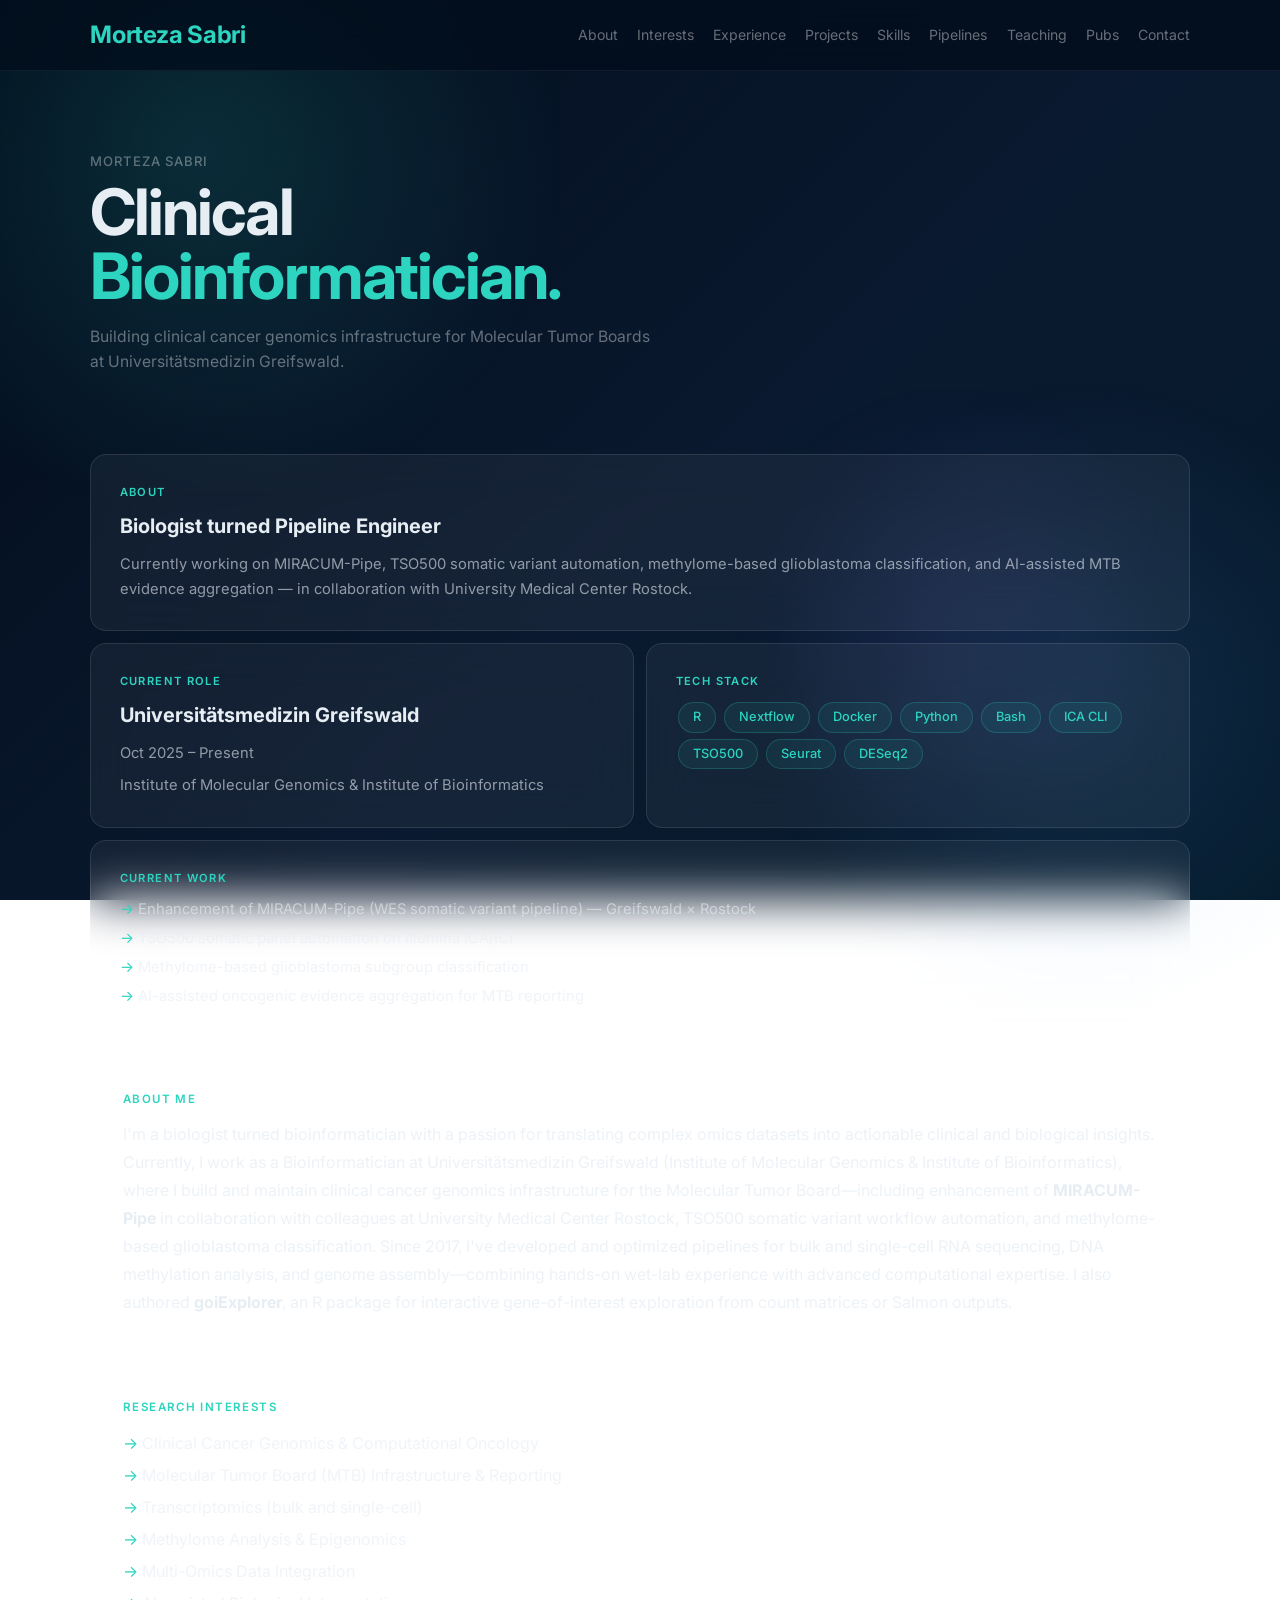
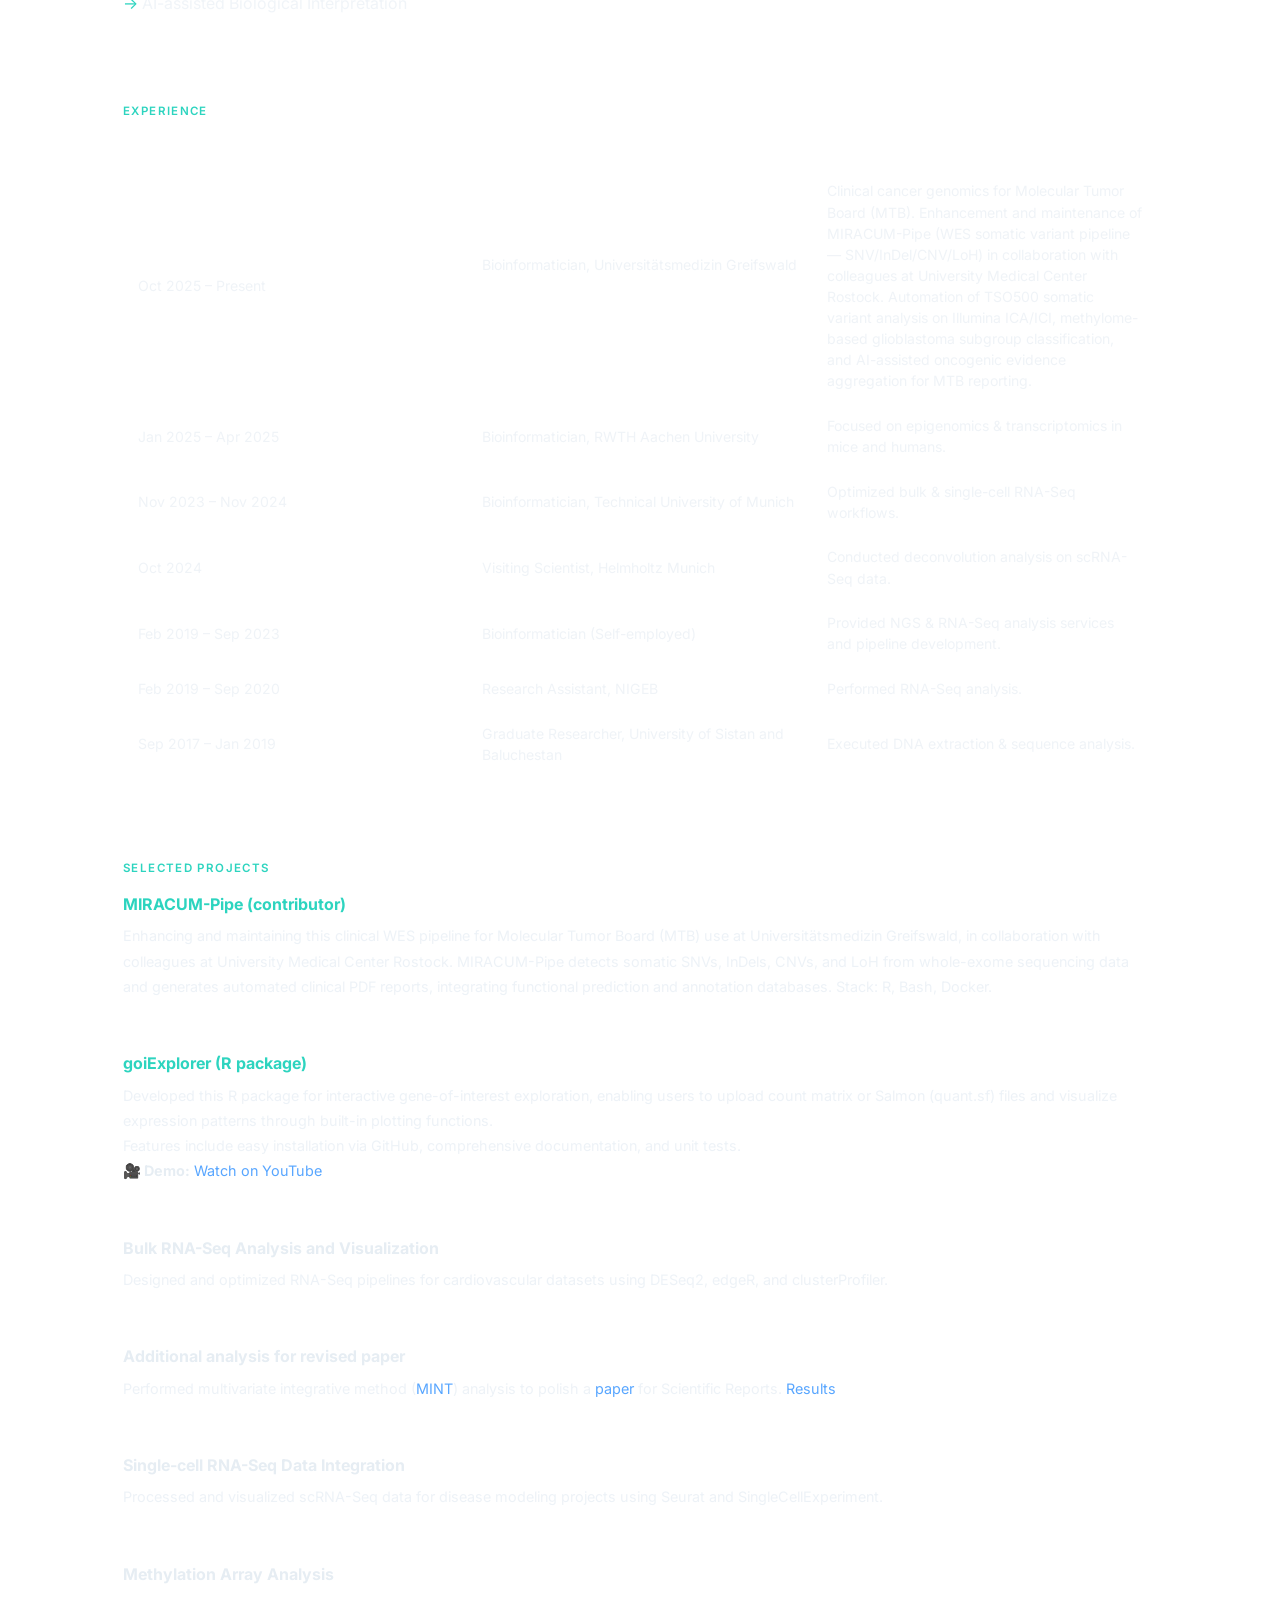
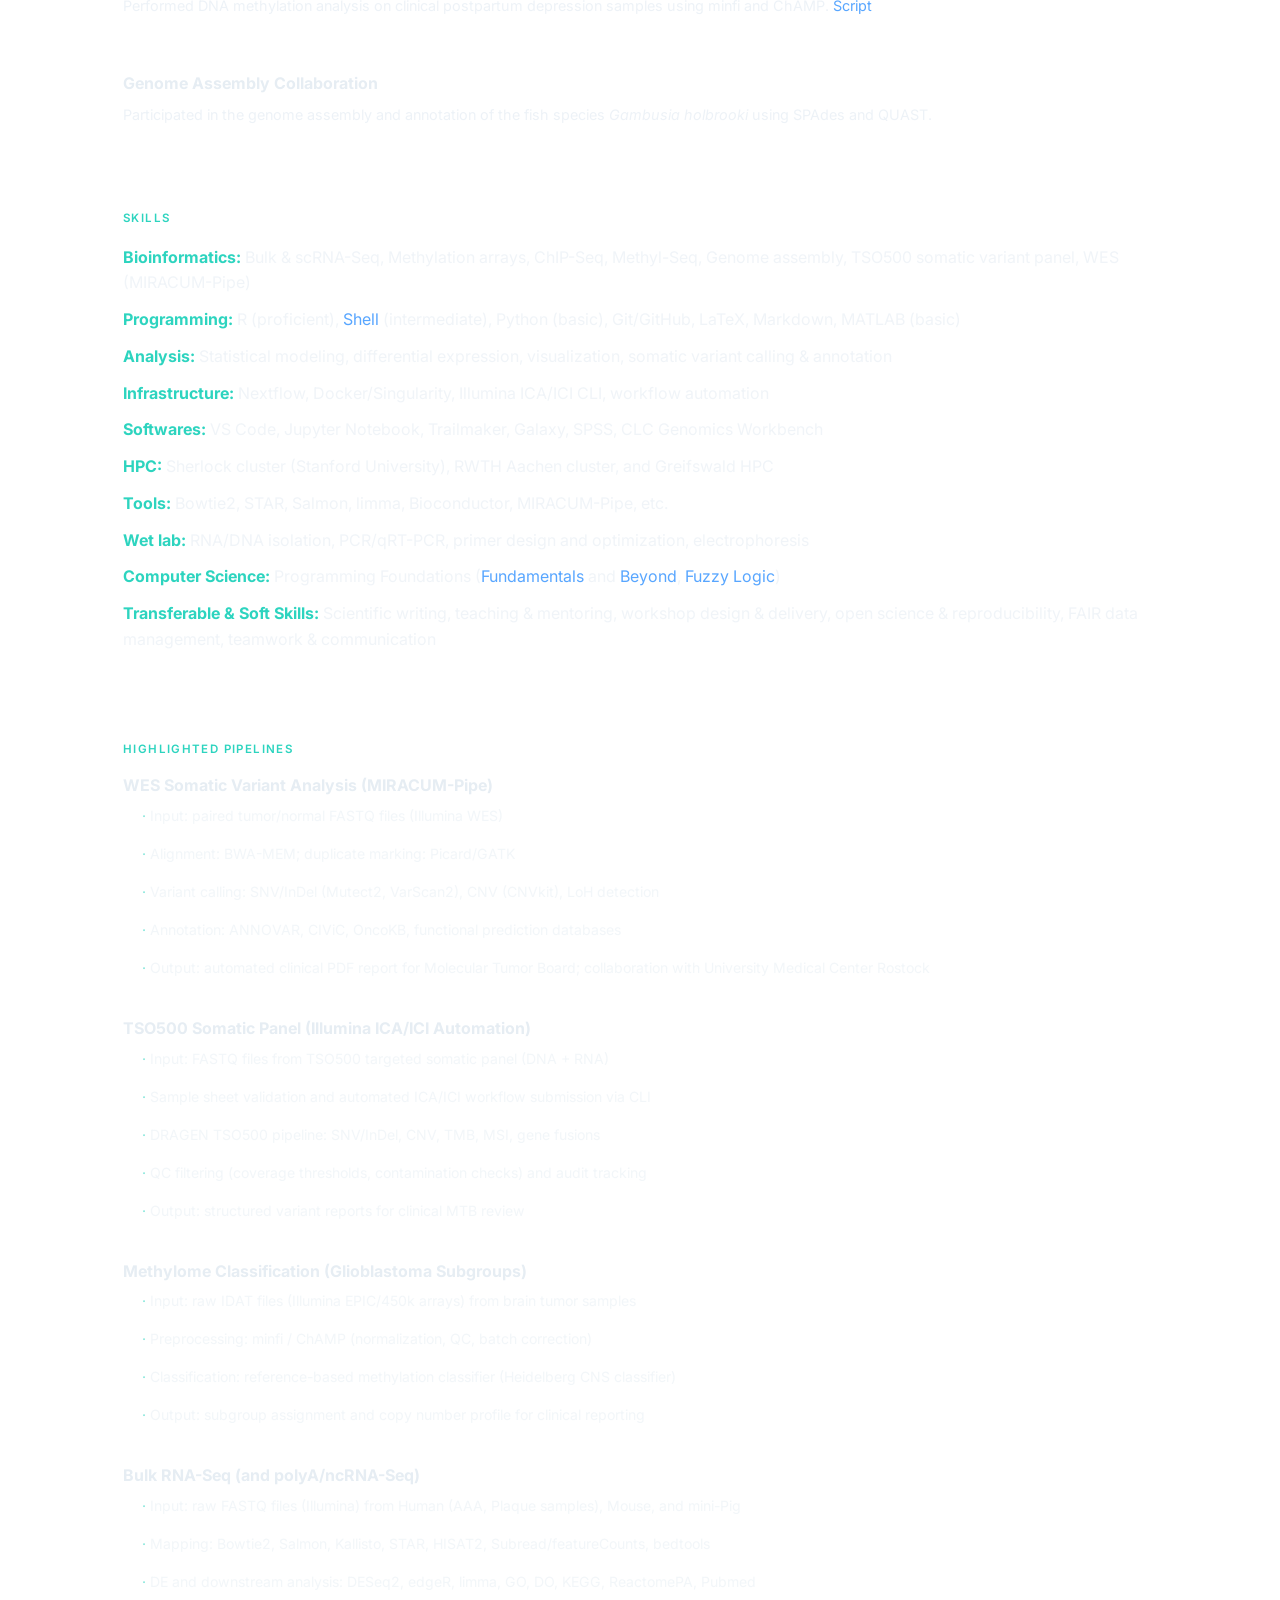
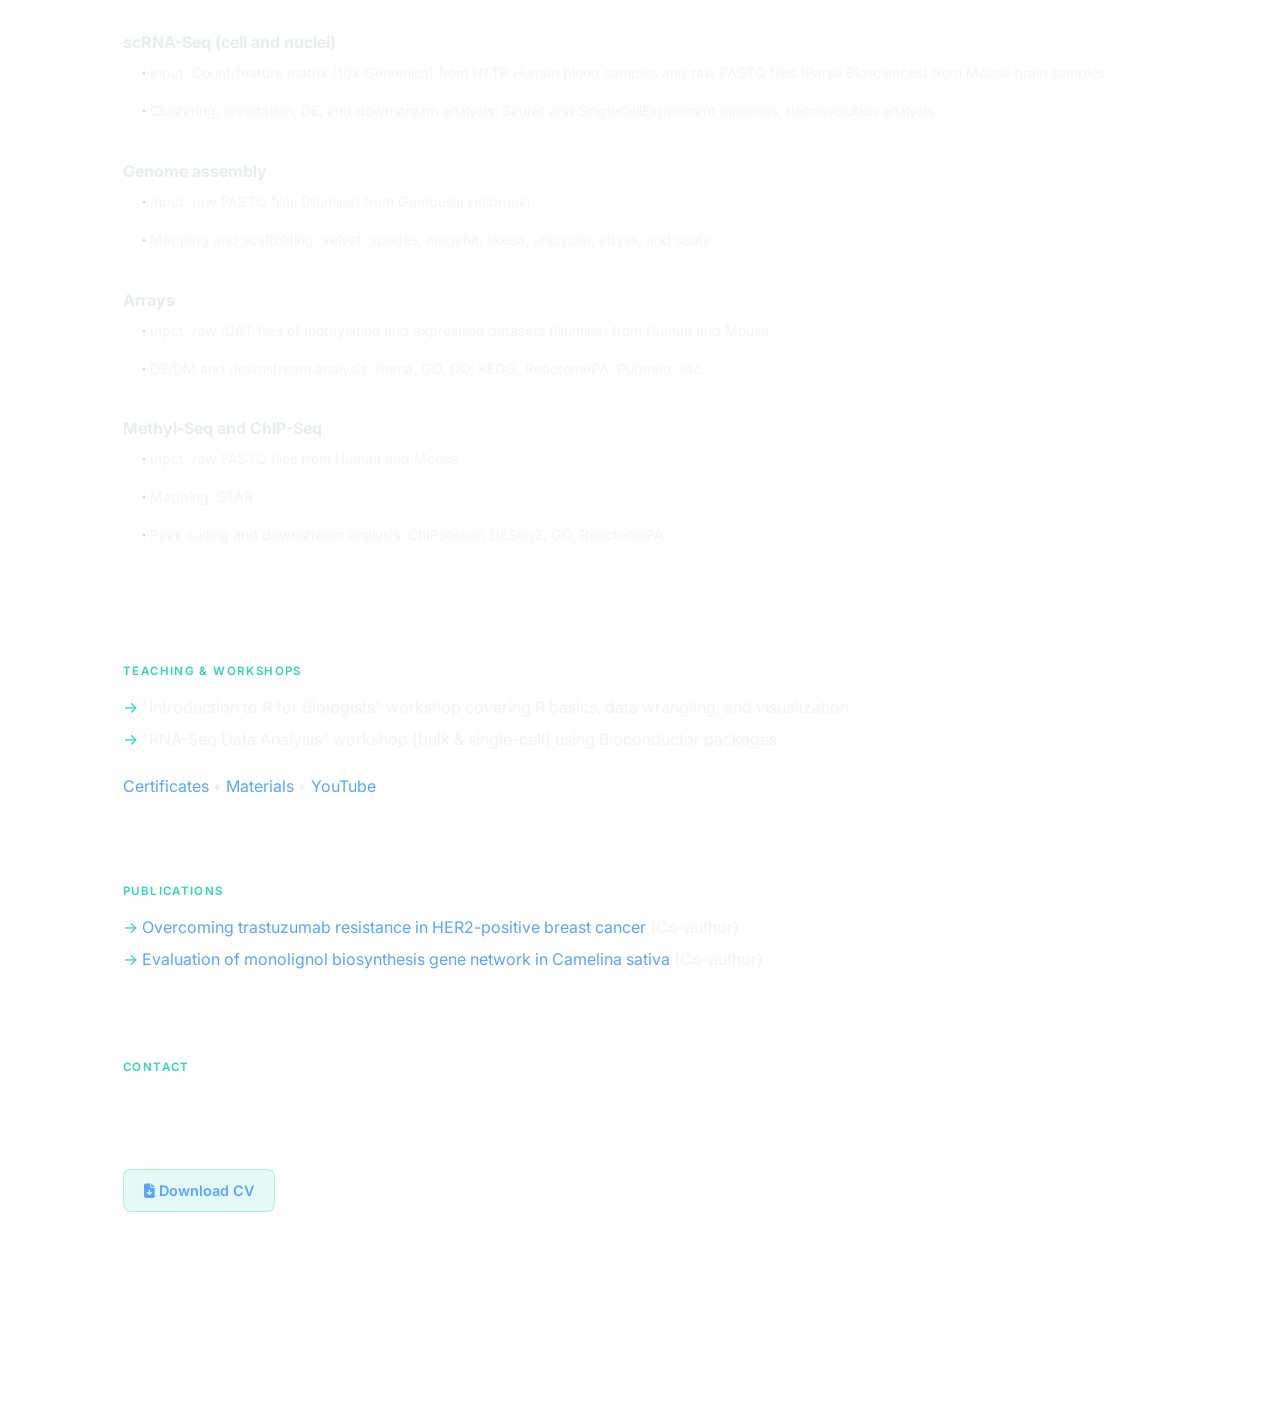
==== index.html @ 1689ffbb "Apply glassmorphism theme and update pipelines section - Full glassmorphism design: gradient bg, glo" ====
<!DOCTYPE html>
<html lang="en">
<head>
  <meta charset="UTF-8" />
  <meta name="viewport" content="width=device-width, initial-scale=1.0" />
  <title>Morteza Sabri | Bioinformatician</title>
  <link rel="preconnect" href="https://fonts.googleapis.com" />
  <link rel="preconnect" href="https://fonts.gstatic.com" crossorigin />
  <link href="https://fonts.googleapis.com/css2?family=Inter:wght@400;600;700&display=swap" rel="stylesheet" />
  <link rel="stylesheet" href="css/style.css" />
  <link rel="stylesheet" href="https://cdnjs.cloudflare.com/ajax/libs/font-awesome/6.4.0/css/all.min.css" />
</head>
<body>
  <div class="orb-mid"></div>
  <!-- Navbar with inline TOC -->
  <nav class="navbar">
    <div class="container nav-flex">
      <a href="#" class="brand">Morteza Sabri</a>
      <ul class="toc-inline">
        <li><a href="#about">About</a></li>
        <li><a href="#interests">Interests</a></li>
        <li><a href="#experience">Experience</a></li>
        <li><a href="#projects">Projects</a></li>
        <li><a href="#skills">Skills</a></li>
        <li><a href="#pipelines">Pipelines</a></li>
        <li><a href="#teaching">Teaching</a></li>
        <li><a href="#publications">Pubs</a></li>
        <li><a href="#contact">Contact</a></li>
      </ul>
    </div>
  </nav>

  <!-- Hero Banner -->
  <header class="hero">
    <div class="container">
      <div class="banner"></div>
    </div>
  </header>

  <!-- Hero Text -->
  <div class="container hero-content">
    <p class="hero-eyebrow">Morteza Sabri</p>
    <h1>Clinical<br><span class="hero-teal">Bioinformatician.</span></h1>
    <p class="tagline">
      Building clinical cancer genomics infrastructure for Molecular Tumor Boards<br>at Universitätsmedizin Greifswald.
    </p>
  </div>

  <!-- Main Content -->
  <main class="container main-content">

    <!-- Summary Grid -->
    <div class="summary-grid">
      <div class="glass-card wide">
        <div class="card-label">About</div>
        <h3>Biologist turned Pipeline Engineer</h3>
        <p>Currently working on MIRACUM-Pipe, TSO500 somatic variant automation, methylome-based glioblastoma classification, and AI-assisted MTB evidence aggregation — in collaboration with University Medical Center Rostock.</p>
      </div>

      <div class="glass-card">
        <div class="card-label">Current Role</div>
        <h3>Universitätsmedizin Greifswald</h3>
        <p class="card-date">Oct 2025 – Present</p>
        <p>Institute of Molecular Genomics &amp; Institute of Bioinformatics</p>
      </div>

      <div class="glass-card">
        <div class="card-label">Tech Stack</div>
        <div class="tag-cloud">
          <span class="glass-tag">R</span>
          <span class="glass-tag">Nextflow</span>
          <span class="glass-tag">Docker</span>
          <span class="glass-tag">Python</span>
          <span class="glass-tag">Bash</span>
          <span class="glass-tag">ICA CLI</span>
          <span class="glass-tag">TSO500</span>
          <span class="glass-tag">Seurat</span>
          <span class="glass-tag">DESeq2</span>
        </div>
      </div>

      <div class="glass-card wide">
        <div class="card-label">Current Work</div>
        <ul>
          <li>Enhancement of MIRACUM-Pipe (WES somatic variant pipeline) — Greifswald × Rostock</li>
          <li>TSO500 somatic panel automation on Illumina ICA/ICI</li>
          <li>Methylome-based glioblastoma subgroup classification</li>
          <li>AI-assisted oncogenic evidence aggregation for MTB reporting</li>
        </ul>
      </div>
    </div>

    <!-- About Me -->
    <section id="about" class="section">
      <h2>About Me</h2>
      <p>
        I'm a biologist turned bioinformatician with a passion for translating complex omics datasets into actionable clinical and biological insights. Currently, I work as a Bioinformatician at Universitätsmedizin Greifswald (Institute of Molecular Genomics &amp; Institute of Bioinformatics), where I build and maintain clinical cancer genomics infrastructure for the Molecular Tumor Board—including enhancement of <a href="https://github.com/AG-Boerries/MIRACUM-Pipe" target="_blank"><strong>MIRACUM-Pipe</strong></a> in collaboration with colleagues at University Medical Center Rostock, TSO500 somatic variant workflow automation, and methylome-based glioblastoma classification. Since 2017, I've developed and optimized pipelines for bulk and single-cell RNA sequencing, DNA methylation analysis, and genome assembly—combining hands-on wet-lab experience with advanced computational expertise. I also authored <a href="https://github.com/mortezasabri/goiExplorer" target="_blank"><strong>goiExplorer</strong></a>, an R package for interactive gene-of-interest exploration from count matrices or Salmon outputs.
      </p>
    </section>

    <!-- Research Interests -->
    <section id="interests" class="section">
      <h2>Research Interests</h2>
      <ul>
        <li>Clinical Cancer Genomics &amp; Computational Oncology</li>
        <li>Molecular Tumor Board (MTB) Infrastructure &amp; Reporting</li>
        <li>Transcriptomics (bulk and single-cell)</li>
        <li>Methylome Analysis &amp; Epigenomics</li>
        <li>Multi-Omics Data Integration</li>
        <li>AI-assisted Biological Interpretation</li>
      </ul>
    </section>

    <!-- Experience -->
    <section id="experience" class="section">
      <h2>Experience</h2>
      <table class="experience-table">
        <thead>
          <tr><th>Period</th><th>Role & Organization</th><th>Description</th></tr>
        </thead>
        <tbody>
          <tr>
            <td>Oct 2025 – Present</td>
            <td>Bioinformatician, Universitätsmedizin Greifswald<br><em>Institute of Molecular Genomics &amp; Institute of Bioinformatics</em></td>
            <td>Clinical cancer genomics for Molecular Tumor Board (MTB). Enhancement and maintenance of MIRACUM-Pipe (WES somatic variant pipeline — SNV/InDel/CNV/LoH) in collaboration with colleagues at University Medical Center Rostock. Automation of TSO500 somatic variant analysis on Illumina ICA/ICI, methylome-based glioblastoma subgroup classification, and AI-assisted oncogenic evidence aggregation for MTB reporting.</td>
          </tr>
          <tr><td>Jan 2025 – Apr 2025</td><td>Bioinformatician, RWTH Aachen University</td><td>Focused on epigenomics & transcriptomics in mice and humans.</td></tr>
          <tr><td>Nov 2023 – Nov 2024</td><td>Bioinformatician, Technical University of Munich</td><td>Optimized bulk & single-cell RNA-Seq workflows.</td></tr>
          <tr><td>Oct 2024</td><td>Visiting Scientist, Helmholtz Munich</td><td>Conducted deconvolution analysis on scRNA-Seq data.</td></tr>
          <tr><td>Feb 2019 – Sep 2023</td><td>Bioinformatician (Self-employed)</td><td>Provided NGS & RNA-Seq analysis services and pipeline development.</td></tr>
          <tr><td>Feb 2019 – Sep 2020</td><td>Research Assistant, NIGEB</td><td>Performed RNA-Seq analysis.</td></tr>
          <tr><td>Sep 2017 – Jan 2019</td><td>Graduate Researcher, University of Sistan and Baluchestan</td><td>Executed DNA extraction & sequence analysis.</td></tr>
        </tbody>
      </table>
    </section>

    <!-- Selected Projects -->
    <section id="projects" class="section">
      <h2>Selected Projects</h2>
      <ul>
        <li>
          <strong><a href="https://github.com/AG-Boerries/MIRACUM-Pipe" target="_blank">MIRACUM-Pipe (contributor)</a></strong>
          <p class="project-desc">
            Enhancing and maintaining this clinical WES pipeline for Molecular Tumor Board (MTB) use at Universitätsmedizin Greifswald,
            in collaboration with colleagues at University Medical Center Rostock. MIRACUM-Pipe detects somatic SNVs, InDels, CNVs,
            and LoH from whole-exome sequencing data and generates automated clinical PDF reports, integrating functional prediction
            and annotation databases. Stack: R, Bash, Docker.
          </p>
        </li>
        <li>
          <strong><a href="https://github.com/mortezasabri/goiExplorer" target="_blank">goiExplorer (R package)</a></strong>
          <p class="project-desc">
            Developed this R package for interactive gene-of-interest exploration, enabling users to upload count
            matrix or Salmon (quant.sf) files and visualize expression patterns through built-in plotting functions.<br>
            Features include easy installation via GitHub, comprehensive documentation, and unit tests.<br>
            <strong>🎥 Demo:</strong> <a href="https://youtu.be/pq5Wg64rjAU" target="_blank">Watch on YouTube</a><br>
          </p>
        </li>
        <li><strong>Bulk RNA-Seq Analysis and Visualization</strong>
          <p class="project-desc">Designed and optimized RNA-Seq pipelines for cardiovascular datasets using DESeq2, edgeR, and clusterProfiler.</p>
        </li>
        <li><strong>Additional analysis for revised paper</strong>
          <p class="project-desc">Performed multivariate integrative method (<a href="https://doi.org/10.1186/s12859-017-1553-8">MINT</a>) analysis to polish a <a href="https://www.nature.com/articles/s41598-021-92720-z">paper</a> for Scientific Reports. <a href="https://github.com/mortezasabri/mortezasabri.github.io/blob/main/docs/mint.pdf">Results</a></p>
        </li>
        <li><strong>Single-cell RNA-Seq Data Integration</strong>
          <p class="project-desc">Processed and visualized scRNA-Seq data for disease modeling projects using Seurat and SingleCellExperiment.</p>
        </li>
        <li><strong>Methylation Array Analysis</strong>
          <p class="project-desc">Performed DNA methylation analysis on clinical postpartum depression samples using minfi and ChAMP. <a href="https://github.com/mortezasabri/mortezasabri.github.io/blob/main/scripts/methArray.R">Script</a></p>
        </li>
        <li><strong>Genome Assembly Collaboration</strong>
          <p class="project-desc">Participated in the genome assembly and annotation of the fish species <em>Gambusia holbrooki</em> using SPAdes and QUAST.</p>
        </li>
      </ul>
    </section>


    <!-- Skills -->
    <section id="skills" class="section">
      <h2>Skills</h2>
      <ul>
        <li><strong>Bioinformatics:</strong> Bulk &amp; scRNA-Seq, Methylation arrays, ChIP-Seq, Methyl-Seq, Genome assembly, TSO500 somatic variant panel, WES (MIRACUM-Pipe)</li>
        <li><strong>Programming:</strong> R (proficient), <a href="https://www.linkedin.com/learning/certificates/51acdfdd6b47b7e9ea3e01ff81405e565270b947ee1eb015ab79d7042e4e1a13" target="_blank">Shell</a> (intermediate), Python (basic), Git/GitHub, LaTeX, Markdown, MATLAB (basic)</li>
        <li><strong>Analysis:</strong> Statistical modeling, differential expression, visualization, somatic variant calling &amp; annotation</li>
        <li><strong>Infrastructure:</strong> Nextflow, Docker/Singularity, Illumina ICA/ICI CLI, workflow automation</li>
        <li><strong>Softwares:</strong> VS Code, Jupyter Notebook, Trailmaker, Galaxy, SPSS, CLC Genomics Workbench</li>
        <li><strong>HPC:</strong> Sherlock cluster (Stanford University), RWTH Aachen cluster, and Greifswald HPC</li>
        <li><strong>Tools:</strong> Bowtie2, STAR, Salmon, limma, Bioconductor, MIRACUM-Pipe, etc.</li>
        <li><strong>Wet lab:</strong> RNA/DNA isolation, PCR/qRT-PCR, primer design and optimization, electrophoresis</li>
        <li><strong>Computer Science:</strong> Programming Foundations (<a href="https://www.linkedin.com/learning/certificates/e544aad3694c6338455ef1722f24c58452a41ef60589aaae8e5450f1573ebdeb" target="_blank">Fundamentals</a> and <a href="https://www.linkedin.com/learning/certificates/662efb9295586aa5d7ee2dd30e1c42667d589c62cc8a51a61528001a31278032" target="_blank">Beyond</a>, <a href="https://www.linkedin.com/learning/certificates/459ae88968fd5c9d4e6aab1ac80a7c3c2127cfba90945a47dd10e6cd62012501" target="_blank">Fuzzy Logic</a>)</li>
        <li><strong>Transferable & Soft Skills:</strong> Scientific writing, teaching & mentoring, workshop design & delivery, open science & reproducibility, FAIR data management, teamwork & communication</li>
      </ul>
    </section>
    
    <!-- Highlighted Pipelines -->
    <section id="pipelines" class="section">
      <h2>Highlighted Pipelines</h2>
      <ul>
        <li><strong>WES Somatic Variant Analysis (MIRACUM-Pipe)</strong>
          <ul>
            <li>Input: paired tumor/normal FASTQ files (Illumina WES)</li>
            <li>Alignment: BWA-MEM; duplicate marking: Picard/GATK</li>
            <li>Variant calling: SNV/InDel (Mutect2, VarScan2), CNV (CNVkit), LoH detection</li>
            <li>Annotation: ANNOVAR, CIViC, OncoKB, functional prediction databases</li>
            <li>Output: automated clinical PDF report for Molecular Tumor Board; collaboration with University Medical Center Rostock</li>
          </ul>
        </li>
        <li><strong>TSO500 Somatic Panel (Illumina ICA/ICI Automation)</strong>
          <ul>
            <li>Input: FASTQ files from TSO500 targeted somatic panel (DNA + RNA)</li>
            <li>Sample sheet validation and automated ICA/ICI workflow submission via CLI</li>
            <li>DRAGEN TSO500 pipeline: SNV/InDel, CNV, TMB, MSI, gene fusions</li>
            <li>QC filtering (coverage thresholds, contamination checks) and audit tracking</li>
            <li>Output: structured variant reports for clinical MTB review</li>
          </ul>
        </li>
        <li><strong>Methylome Classification (Glioblastoma Subgroups)</strong>
          <ul>
            <li>Input: raw IDAT files (Illumina EPIC/450k arrays) from brain tumor samples</li>
            <li>Preprocessing: minfi / ChAMP (normalization, QC, batch correction)</li>
            <li>Classification: reference-based methylation classifier (Heidelberg CNS classifier)</li>
            <li>Output: subgroup assignment and copy number profile for clinical reporting</li>
          </ul>
        </li>
        <li><strong>Bulk RNA-Seq (and polyA/ncRNA-Seq)</strong>
          <ul>
            <li>Input: raw FASTQ files (Illumina) from Human (AAA, Plaque samples), Mouse, and mini-Pig</li>
            <li>Mapping: Bowtie2, Salmon, Kallisto, STAR, HISAT2, Subread/featureCounts, bedtools</li>
            <li>DE and downstream analysis: DESeq2, edgeR, limma, GO, DO, KEGG, ReactomePA, Pubmed</li>
          </ul>
        </li>
        <li><strong>scRNA-Seq (cell and nuclei)</strong>
          <ul>
            <li>Input: Count/feature matrix (10x Genomics) from HTTP Human blood samples and raw FASTQ files (Parse Biosciences) from Mouse brain samples.</li>
            <li>Clustering, annotation, DE, and downstream analysis: Seurat and SingleCellExperiment pipelines, deconvolution analysis</li>
          </ul>
        </li>
        <li><strong>Genome assembly</strong>
          <ul>
            <li>Input: raw FASTQ files (Illumina) from Gambusia Holbrooki</li>
            <li>Mapping and scaffolding: velvet, spades, megahit, skesa, unicycler, abyss, and saute</li>
          </ul>
        </li>
        <li><strong>Arrays</strong>
          <ul>
            <li>Input: raw IDAT files of methylation and expression datasets (Illumina) from Human and Mouse</li>
            <li>DE/DM and downstream analysis: limma, GO, DO, KEGG, ReactomePA, Pubmed, etc.</li>
          </ul>
        </li>
        <li><strong>Methyl-Seq and ChIP-Seq</strong>
          <ul>
            <li>Input: raw FASTQ files from Human and Mouse</li>
            <li>Mapping: STAR</li>
            <li>Peak calling and downstream analysis: ChIPseeker, DESeq2, GO, ReactomePA</li>
          </ul>
        </li>
      </ul>
    </section>

    <!-- Teaching & Workshops -->
    <section id="teaching" class="section">
      <h2>Teaching &amp; Workshops</h2>
      <ul>
        <li>“Introduction to R for Biologists” workshop covering R basics, data wrangling, and visualization.</li>
        <li>“RNA-Seq Data Analysis” workshop (bulk &amp; single-cell) using Bioconductor packages.</li>
      </ul>
      <p>
        <a href="https://github.com/mortezasabri/mortezasabri.github.io/tree/main/certificates">Certificates</a> •
        <a href="https://github.com/mortezasabri/mortezasabri.github.io/blob/main/docs/WhyR.pdf">Materials</a> •
        <a href="http://www.youtube.com/@bioinformatics-101" target="_blank">YouTube</a>
      </p>
    </section>

    <!-- Publications -->
    <section id="publications" class="section">
      <h2>Publications</h2>
      <ul>
        <li><a href="https://onlinelibrary.wiley.com/doi/10.1002/jcp.29216">Overcoming trastuzumab resistance in HER2-positive breast cancer</a> (Co-author)</li>
        <li><a href="https://scholar.google.at/citations?view_op=view_citation&hl=de&user=KuzkDTcAAAAJ&citation_for_view=KuzkDTcAAAAJ:EkHepimYqZsC">Evaluation of monolignol biosynthesis gene network in Camelina sativa</a> (Co-author)</li>
      </ul>
    </section>

    <!-- Contact -->
    <section id="contact" class="section">
      <h2>Contact</h2>
      <div class="contact-icons">
        <a href="mailto:morteza.sabri@uni-greifswald.de" aria-label="Email" title="Email"><i class="fas fa-envelope"></i></a>
        <a href="https://www.linkedin.com/in/mortezasabri" target="_blank" rel="noopener noreferrer" aria-label="LinkedIn" title="LinkedIn"><i class="fab fa-linkedin"></i></a>
        <a href="https://github.com/mortezasabri" target="_blank" rel="noopener noreferrer" aria-label="GitHub" title="GitHub"><i class="fab fa-github"></i></a>
        <a href="https://scholar.google.at/citations?user=KuzkDTcAAAAJ" target="_blank" rel="noopener noreferrer" aria-label="Google Scholar" title="Google Scholar"><i class="fas fa-graduation-cap"></i></a>
        <a href="https://www.researchgate.net/profile/Morteza-Sabri" target="_blank" rel="noopener noreferrer" aria-label="ResearchGate" title="ResearchGate"><i class="fab fa-researchgate"></i></a>
        <a href="https://orcid.org/0000-0001-6662-5984" target="_blank" rel="noopener noreferrer" aria-label="ORCID" title="ORCID"><i class="fab fa-orcid"></i></a>
        <a href="https://x.com/mortezasabri" target="_blank" rel="noopener noreferrer" aria-label="X (Twitter)" title="X"><i class="fab fa-twitter"></i></a>
        <a href="https://bsky.app/profile/mortezasabri.bsky.social" target="_blank" rel="noopener noreferrer" aria-label="Bluesky" title="Bluesky">
          <svg class="bsky-icon" width="1em" height="1em" fill="#fff" viewBox="0 0 600 530" xmlns="http://www.w3.org/2000/svg">
          <path d="m135.72 44.03c66.496 49.921 138.02 151.14 164.28 205.46 26.262-54.316 97.782-155.54 164.28-205.46 47.98-36.021 125.72-63.892 125.72 24.795 0 17.712-10.155 148.79-16.111 170.07-20.703 73.984-96.144 92.854-163.25 81.433 117.3 19.964 147.14 86.092 82.697 152.22-122.39 125.59-175.91-31.511-189.63-71.766-2.514-7.3797-3.6904-10.832-3.7077-7.8964-0.0174-2.9357-1.1937 0.51669-3.7077 7.8964-13.714 40.255-67.233 197.36-189.63 71.766-64.444-66.128-34.605-132.26 82.697-152.22-67.108 11.421-142.55-7.4491-163.25-81.433-5.9562-21.282-16.111-152.36-16.111-170.07 0-88.687 77.742-60.816 125.72-24.795z"/>
          </svg>
        </a>
      </div>
      <a href="https://mortezasabri.github.io/MortezaSabri_CV.pdf" class="btn-cv" target="_blank" rel="noopener noreferrer" aria-label="Download CV"><i class="fas fa-file-download"></i> Download CV</a>
    </section>

    <!-- Footer -->
    <footer class="footer">
      <p>Last updated: June 2026</p>
      <p>This portfolio is a curated selection of my bioinformatics and data science work. I am open to collaborations and new opportunities!</p>
    </footer>
  </main>
</body>
</html>
---- css/style.css ----
/* Reset & base */
* { margin: 0; padding: 0; box-sizing: border-box; }

body {
  font-family: 'Inter', Arial, sans-serif;
  line-height: 1.6;
  color: #e6edf3;
  background: linear-gradient(135deg, #020c1b 0%, #0a192f 55%, #051b2c 100%);
  background-attachment: fixed;
  min-height: 100vh;
}

/* Glowing orbs */
body::before {
  content: '';
  position: fixed;
  width: 800px; height: 800px;
  background: radial-gradient(circle, rgba(45,212,191,0.15), transparent 65%);
  top: -250px; left: -200px;
  pointer-events: none; z-index: 0;
}
body::after {
  content: '';
  position: fixed;
  width: 700px; height: 700px;
  background: radial-gradient(circle, rgba(88,166,255,0.12), transparent 65%);
  bottom: -150px; right: -150px;
  pointer-events: none; z-index: 0;
}
.orb-mid {
  position: fixed;
  width: 500px; height: 500px;
  background: radial-gradient(circle, rgba(139,92,246,0.07), transparent 65%);
  top: 40%; left: 55%;
  pointer-events: none; z-index: 0;
}

/* Layout */
.container { width: 90%; max-width: 1100px; margin: auto; position: relative; z-index: 1; }
.main-content { padding-bottom: 3em; }

/* Navbar */
.navbar {
  background: rgba(2,12,27,0.75);
  backdrop-filter: blur(20px);
  -webkit-backdrop-filter: blur(20px);
  border-bottom: 1px solid rgba(255,255,255,0.06);
  position: sticky; top: 0; z-index: 100;
}
.nav-flex { display: flex; align-items: center; justify-content: space-between; padding: 1em 0; }
.brand { font-size: 1.5em; font-weight: 700; color: #2dd4bf; text-decoration: none; letter-spacing: -0.01em; }
.toc-inline { list-style: none; display: flex; flex-wrap: wrap; }
.toc-inline li { margin-left: 1.2em; }
.toc-inline a { color: rgba(255,255,255,0.4); text-decoration: none; font-size: 0.88em; transition: color 0.2s; }
.toc-inline a:hover { color: #2dd4bf; }

/* Hero */
.hero { margin-bottom: 0; }
.banner { display: none; }
.hero-content {
  padding: 5em 0 3.5em;
  text-align: left;
  background: transparent;
  margin-bottom: 1.5em;
  position: relative; z-index: 1;
}
.hero-eyebrow {
  font-size: 0.82em;
  font-weight: 500;
  color: rgba(255,255,255,0.35);
  letter-spacing: 0.06em;
  text-transform: uppercase;
  margin-bottom: 0.6em;
}
.hero-content h1 {
  font-size: 4em;
  font-weight: 700;
  letter-spacing: -0.03em;
  line-height: 1.0;
  color: #e6edf3;
}
.hero-teal { color: #2dd4bf; }
.tagline {
  font-size: 0.98em;
  color: rgba(255,255,255,0.38);
  margin-top: 1em;
  line-height: 1.6;
}

/* Summary card grid */
.summary-grid {
  display: grid;
  grid-template-columns: 1fr 1fr;
  gap: 12px;
  margin-bottom: 1em;
}
.glass-card {
  background: rgba(255,255,255,0.05);
  backdrop-filter: blur(24px);
  -webkit-backdrop-filter: blur(24px);
  border: 1px solid rgba(255,255,255,0.1);
  border-radius: 16px;
  padding: 1.8em;
  transition: border-color 0.3s, background 0.3s;
}
.glass-card:hover {
  border-color: rgba(45,212,191,0.28);
  background: rgba(255,255,255,0.07);
}
.glass-card.wide { grid-column: span 2; }
.card-label {
  font-size: 0.7em;
  text-transform: uppercase;
  letter-spacing: 0.12em;
  color: #2dd4bf;
  font-weight: 600;
  margin-bottom: 0.7em;
}
.glass-card h3 { font-size: 1.25em; font-weight: 700; color: #e6edf3; margin-bottom: 0.5em; }
.glass-card p { color: rgba(230,237,243,0.6); font-size: 0.92em; line-height: 1.7; }
.card-date { font-size: 0.82em; color: rgba(255,255,255,0.28); margin: 0.25em 0 0.5em; line-height: 1; }
.glass-card ul { list-style: none; }
.glass-card li { color: rgba(230,237,243,0.6); padding: 0.18em 0; font-size: 0.92em; }
.glass-card li::before { content: '→  '; color: #2dd4bf; }
.tag-cloud { margin-top: 0.5em; }
.glass-tag {
  display: inline-block;
  background: rgba(45,212,191,0.08);
  color: #2dd4bf;
  border: 1px solid rgba(45,212,191,0.22);
  border-radius: 20px;
  padding: 4px 14px;
  font-size: 0.8em;
  margin: 3px 2px;
  font-weight: 500;
}

@media screen and (max-width: 768px) {
  .summary-grid { grid-template-columns: 1fr; }
  .glass-card.wide { grid-column: span 1; }
}

/* Glass sections */
.section {
  background: rgba(255,255,255,0.05);
  backdrop-filter: blur(24px);
  -webkit-backdrop-filter: blur(24px);
  border: 1px solid rgba(255,255,255,0.1);
  border-radius: 16px;
  padding: 2em;
  margin-bottom: 1em;
  scroll-margin-top: 80px;
  transition: border-color 0.3s, background 0.3s;
}
.section:hover {
  border-color: rgba(45,212,191,0.28);
  background: rgba(255,255,255,0.07);
}

.section h2 {
  font-size: 0.72em;
  text-transform: uppercase;
  letter-spacing: 0.12em;
  color: #2dd4bf;
  font-weight: 600;
  margin-bottom: 1em;
}
.section p { color: rgba(230,237,243,0.7); line-height: 1.75; }
.section ul { list-style: none; }
.section li { color: rgba(230,237,243,0.6); padding: 0.2em 0; line-height: 1.6; }
.section li::before { content: '→  '; color: #2dd4bf; }
.section a { color: #58a6ff; text-decoration: none; transition: color 0.2s; }
.section a:hover { color: #2dd4bf; }
.section strong { color: #e6edf3; }

/* Experience Table */
.experience-table { width: 100%; border-collapse: collapse; margin-top: 0.5em; table-layout: fixed; }
.experience-table th,
.experience-table td {
  border: 1px solid rgba(255,255,255,0.07);
  padding: 0.8em 1em;
  text-align: left;
  word-break: break-word;
  color: rgba(230,237,243,0.65);
  font-size: 0.88em;
  line-height: 1.5;
}
.experience-table th {
  background: rgba(255,255,255,0.04);
  color: rgba(255,255,255,0.3);
  font-size: 0.72em;
  font-weight: 600;
  text-transform: uppercase;
  letter-spacing: 0.08em;
}
.experience-table tbody tr { transition: background 0.2s; }
.experience-table tbody tr:hover td { background: rgba(45,212,191,0.04); }
.experience-table em { color: rgba(255,255,255,0.3); font-size: 0.9em; }
.experience-table td a { color: #58a6ff; }

/* Projects */
#projects ul { list-style: none; }
#projects ul > li {
  margin-bottom: 1.5em;
  padding-bottom: 1.5em;
  border-bottom: 1px solid rgba(255,255,255,0.06);
}
#projects ul > li:last-child { border-bottom: none; margin-bottom: 0; padding-bottom: 0; }
#projects ul > li::before { content: ''; }
#projects ul > li > strong > a { color: #2dd4bf !important; font-size: 1em; }
.project-desc { margin-top: 0.4em; line-height: 1.65; color: rgba(230,237,243,0.5); font-size: 0.9em; }

/* Skills */
#skills ul { list-style: none; }
#skills li { padding: 0.35em 0; line-height: 1.6; }
#skills li::before { content: ''; }
#skills strong { color: #2dd4bf; }

/* Pipelines */
#pipelines ul > li { margin-bottom: 1em; }
#pipelines ul > li::before { content: ''; }
#pipelines ul > li > strong { color: #e6edf3; }
#pipelines ul ul { margin-top: 0.3em; margin-left: 1.2em; list-style: none; }
#pipelines ul ul li { color: rgba(230,237,243,0.5); font-size: 0.88em; line-height: 1.5; padding: 0.1em 0; }
#pipelines ul ul li::before { content: '·  '; color: rgba(45,212,191,0.6); }

/* Teaching */
#teaching p { margin-top: 1em; }
#teaching a { color: #58a6ff; }

/* Contact Icons */
.contact-icons { text-align: center; margin: 1em 0 1.5em; }
.contact-icons a {
  margin: 0 0.5em;
  font-size: 1.8em;
  color: rgba(255,255,255,0.35);
  display: inline-block;
  transition: color 0.2s, transform 0.2s;
}
.contact-icons a:hover { color: #2dd4bf; transform: translateY(-3px); }

/* CV Button */
.btn-cv {
  display: inline-block;
  margin: 0.5em 0;
  padding: 0.6em 1.4em;
  background: rgba(45,212,191,0.12);
  color: #2dd4bf;
  border: 1px solid rgba(45,212,191,0.3);
  border-radius: 8px;
  text-decoration: none;
  font-weight: 600;
  font-size: 0.9em;
  backdrop-filter: blur(10px);
  transition: background 0.2s, border-color 0.2s;
}
.btn-cv:hover { background: rgba(45,212,191,0.22); border-color: #2dd4bf; color: #2dd4bf; }

/* Footer */
.footer { text-align: center; padding: 2.5em 0; color: rgba(255,255,255,0.18); font-size: 0.85em; position: relative; z-index: 1; }

/* BSky Icon */
.bsky-icon { width: 1em; height: 1em; vertical-align: -0.125em; fill: currentColor; }

/* Responsive */
@media screen and (max-width: 768px) {
  body { font-size: 14px; }
  .hero-content { padding: 3em 0 2em; }
  .hero-content h1 { font-size: 2em; }
  .tagline { font-size: 0.9em; }
  .toc-inline a { font-size: 0.82em; }
  .section { padding: 1.5em; border-radius: 12px; }
  .experience-table th, .experience-table td { font-size: 13px; padding: 0.5em; }
  #pipelines ul ul { margin-left: 0.8em; }
}
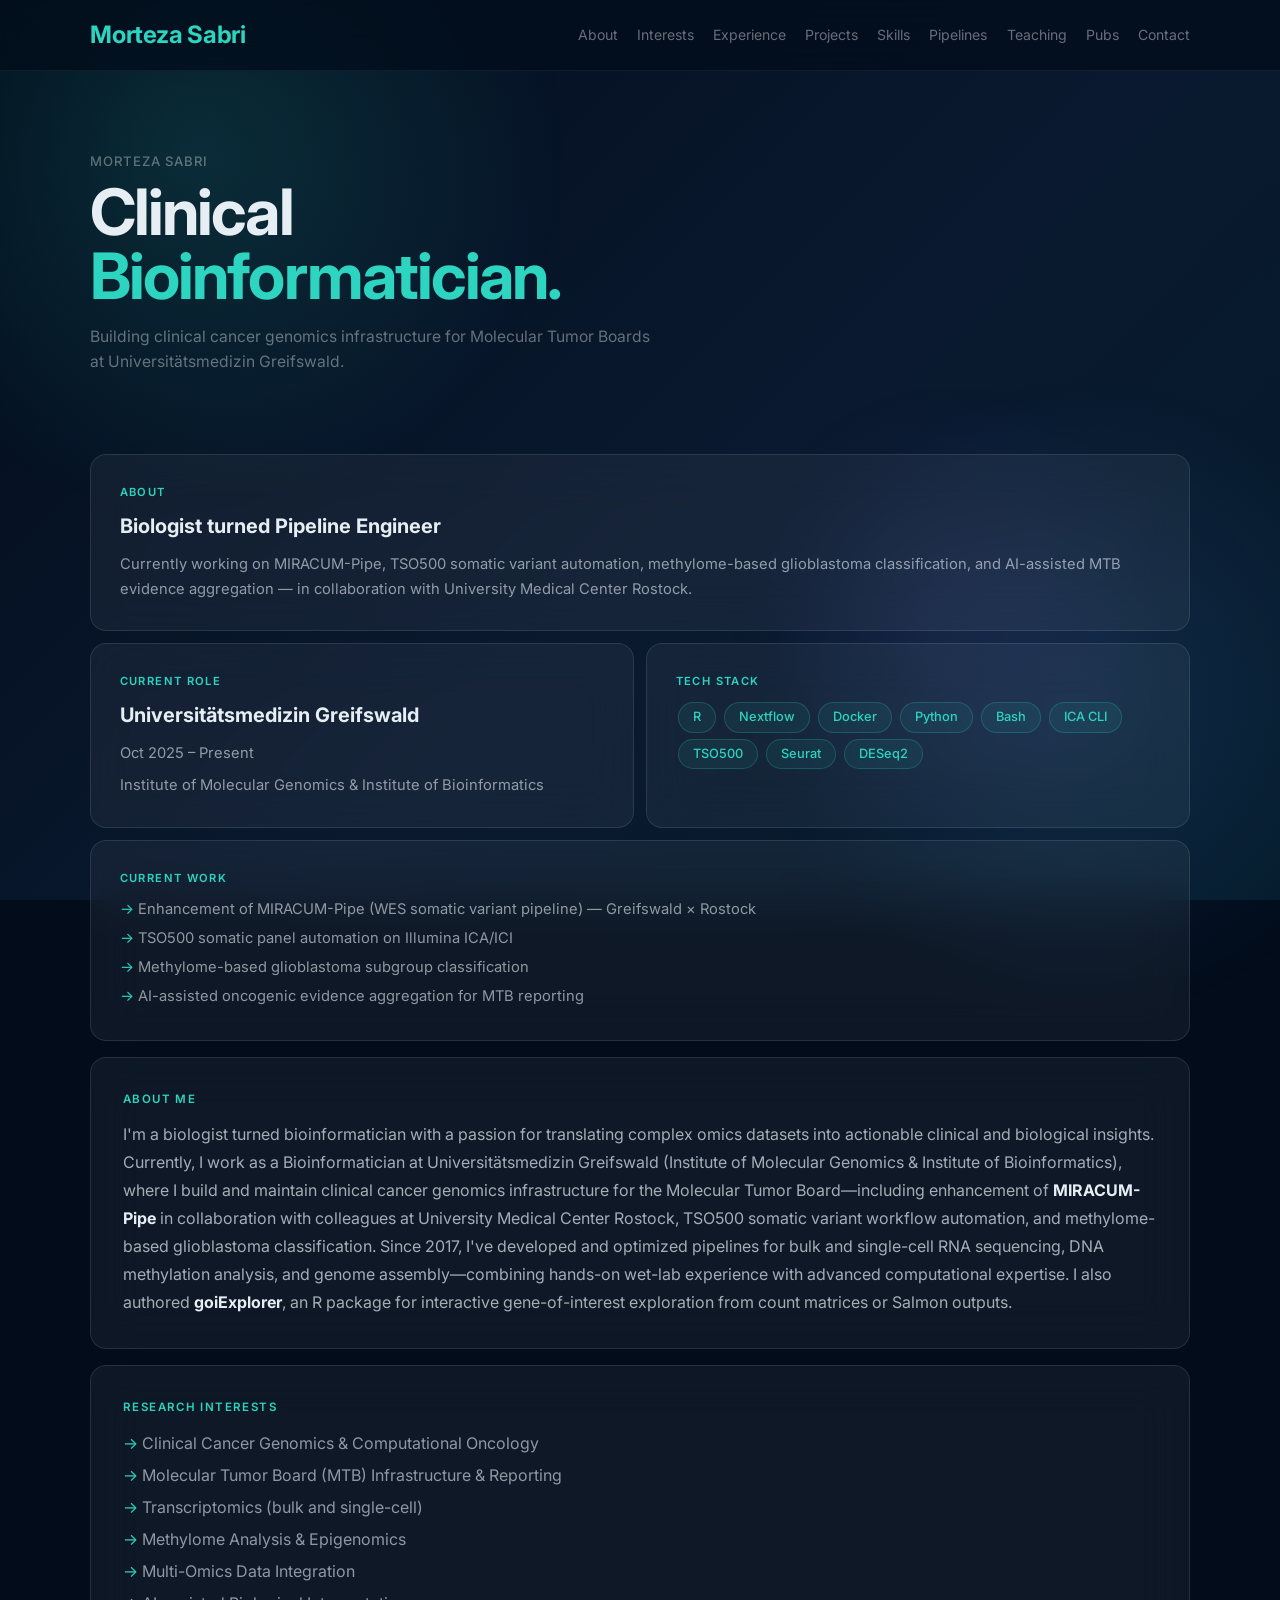
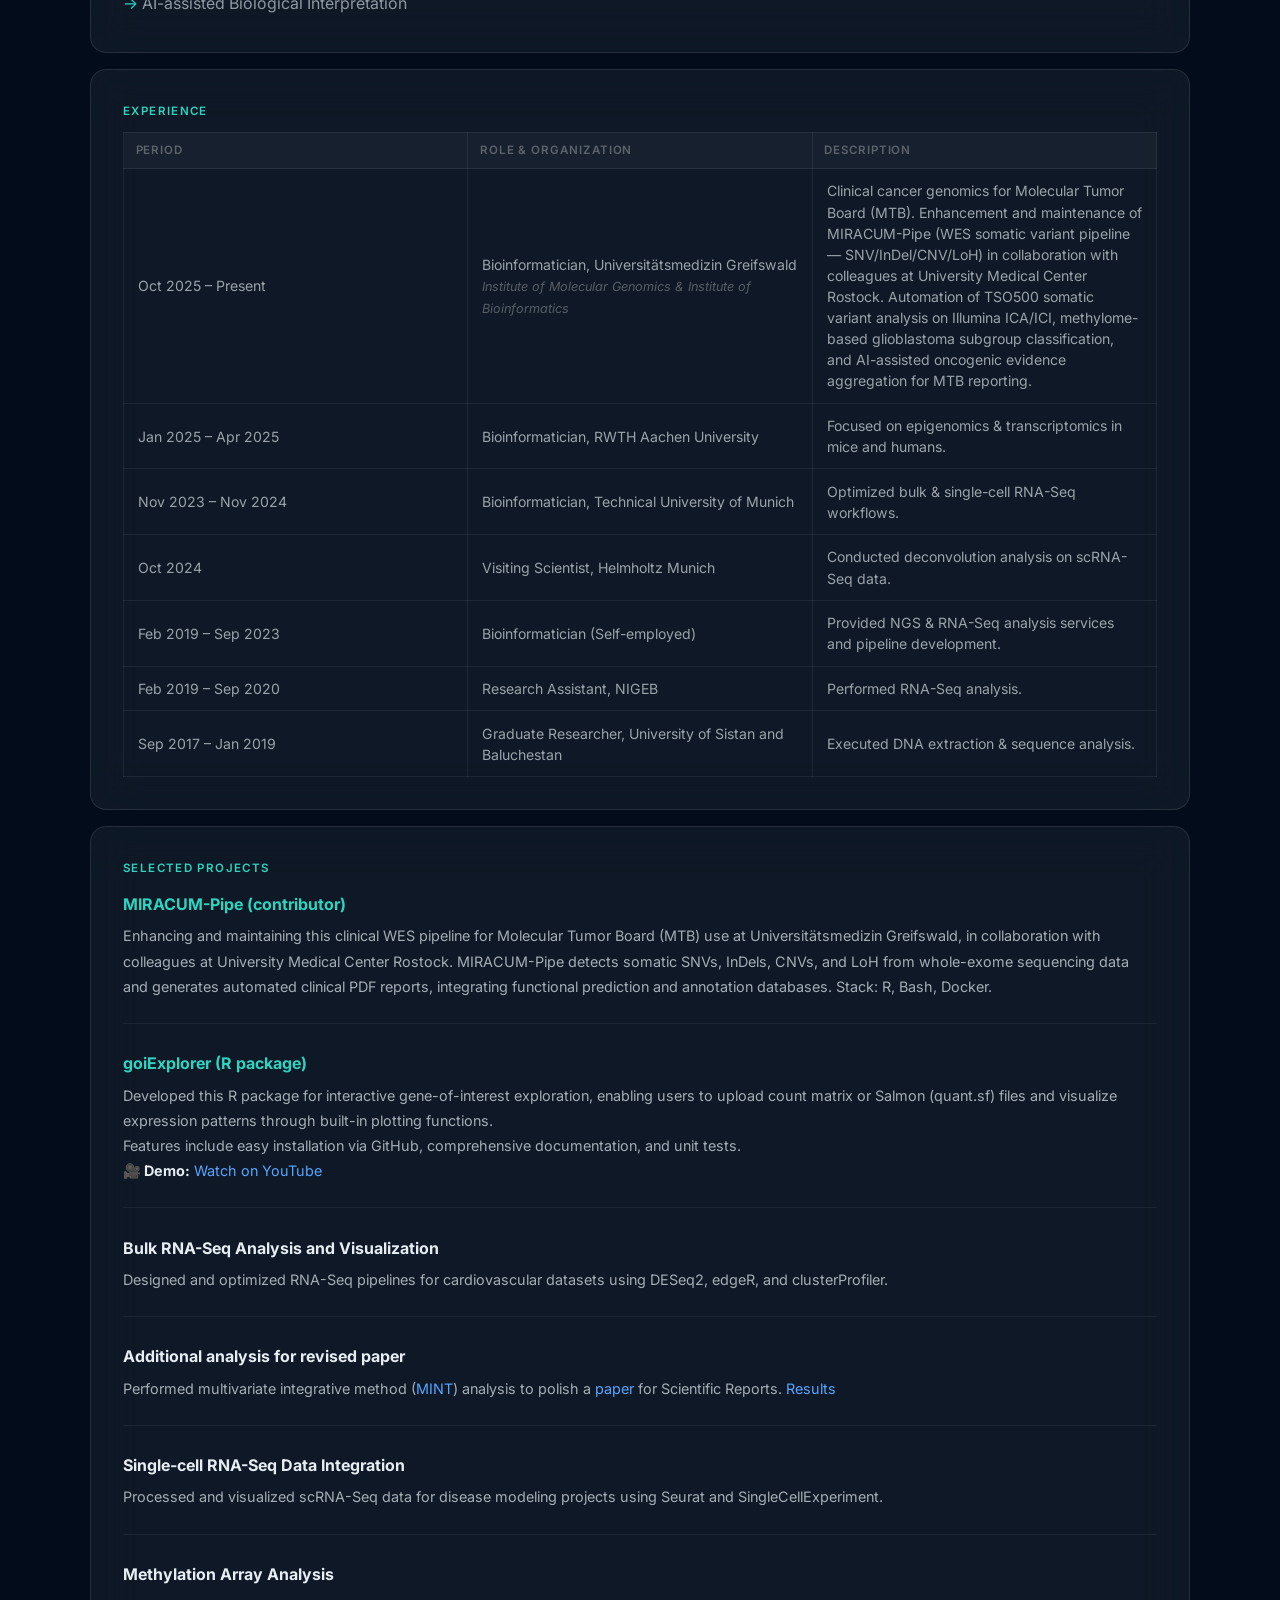
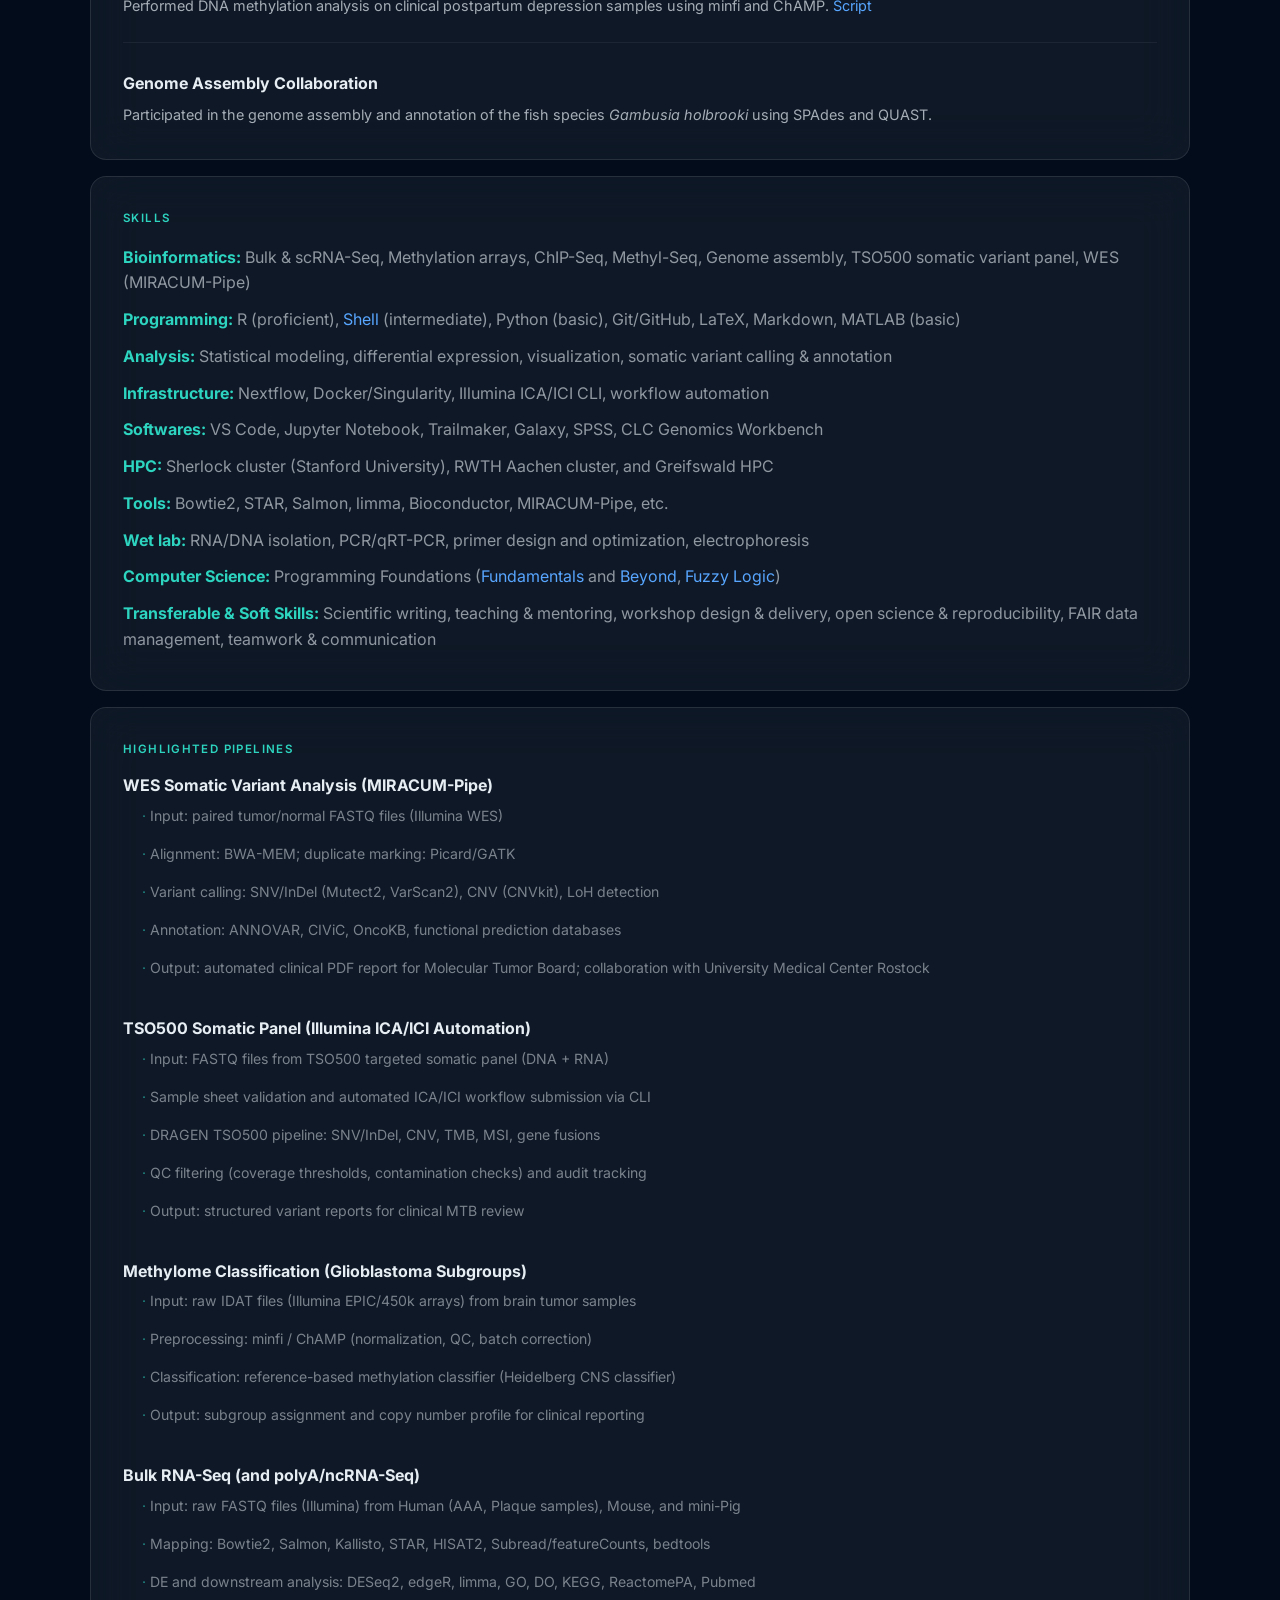
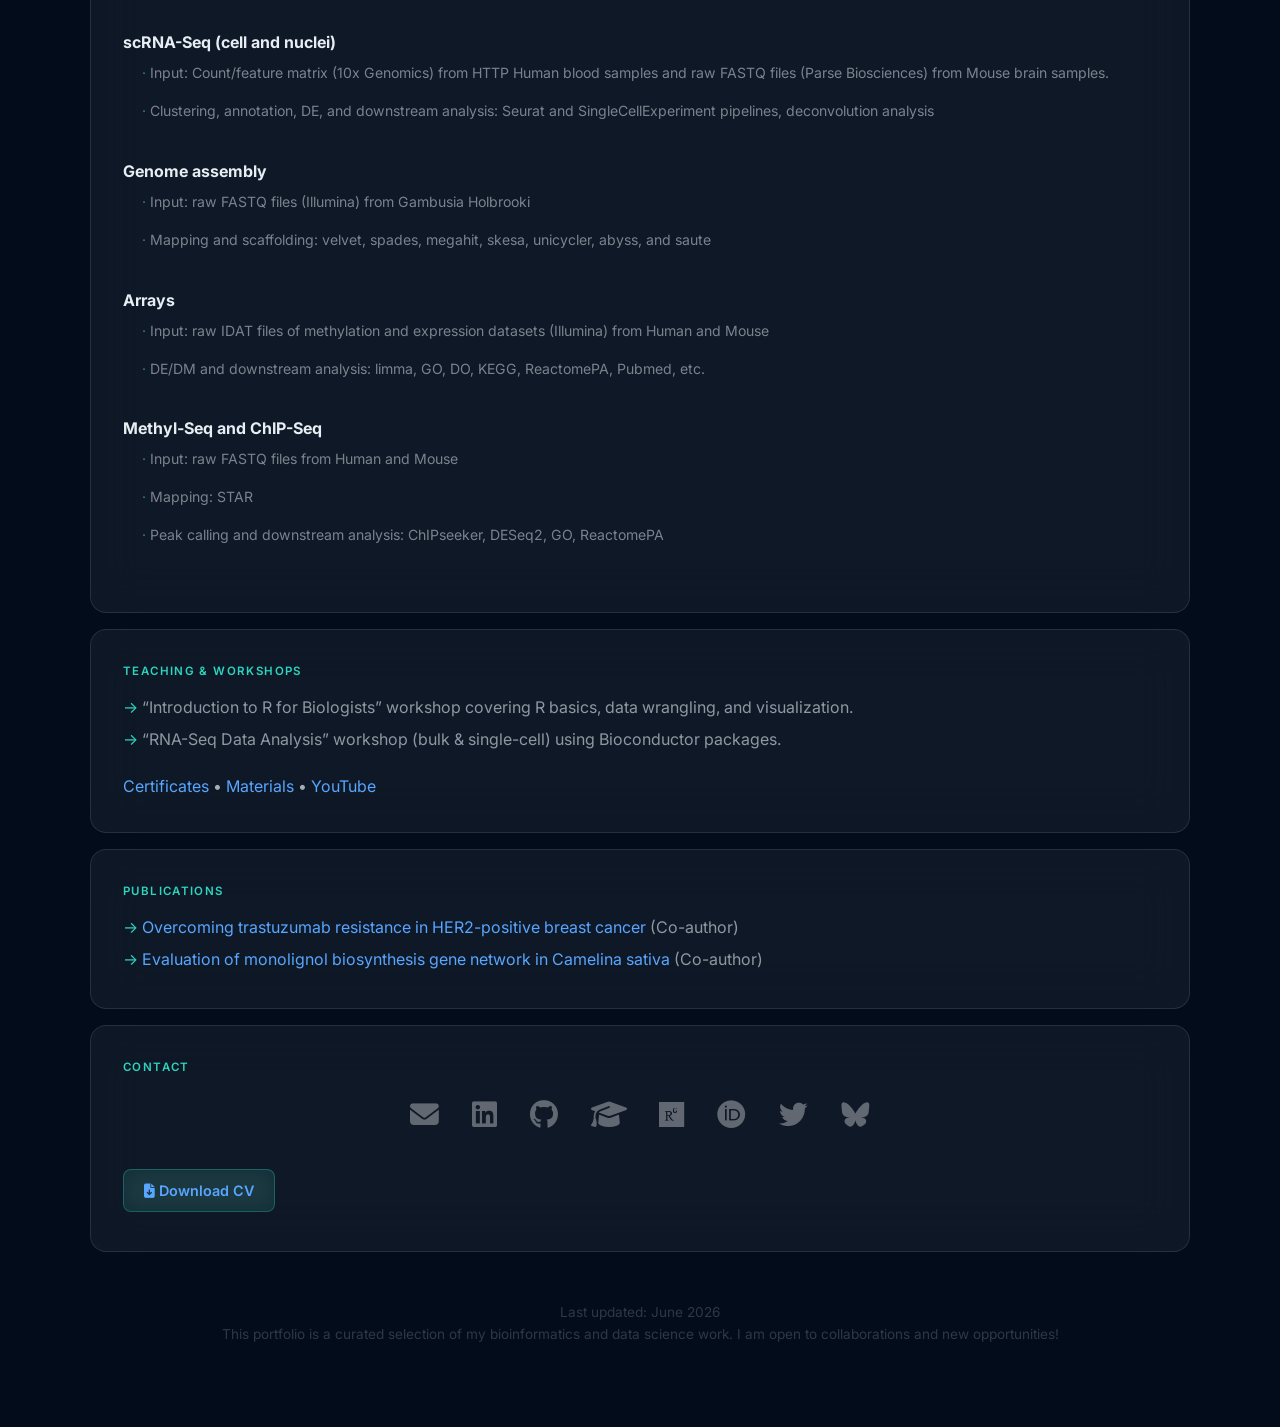
==== commit 6ca9e25a: "Fix backdrop-filter breaking on live site Replace background-attachment:fixed on body with a fixed-p" ====
--- a/index.html
+++ b/index.html
@@ -11,7 +11,10 @@
   <link rel="stylesheet" href="https://cdnjs.cloudflare.com/ajax/libs/font-awesome/6.4.0/css/all.min.css" />
 </head>
 <body>
-  <div class="orb-mid"></div>
+  <div class="bg-layer"></div>
+  <div class="orb orb-1"></div>
+  <div class="orb orb-2"></div>
+  <div class="orb orb-3"></div>
   <!-- Navbar with inline TOC -->
   <nav class="navbar">
     <div class="container nav-flex">
--- a/css/style.css
+++ b/css/style.css
@@ -5,38 +5,44 @@
   font-family: 'Inter', Arial, sans-serif;
   line-height: 1.6;
   color: #e6edf3;
+  background: #020c1b;
+}
+
+/* Fixed background layer — keeps backdrop-filter working */
+.bg-layer {
+  position: fixed;
+  inset: 0;
   background: linear-gradient(135deg, #020c1b 0%, #0a192f 55%, #051b2c 100%);
-  background-attachment: fixed;
-  min-height: 100vh;
+  z-index: 0;
+  pointer-events: none;
 }
 
 /* Glowing orbs */
-body::before {
-  content: '';
+.orb {
   position: fixed;
+  border-radius: 50%;
+  pointer-events: none;
+  z-index: 0;
+}
+.orb-1 {
   width: 800px; height: 800px;
   background: radial-gradient(circle, rgba(45,212,191,0.15), transparent 65%);
   top: -250px; left: -200px;
-  pointer-events: none; z-index: 0;
-}
-body::after {
-  content: '';
-  position: fixed;
+}
+.orb-2 {
   width: 700px; height: 700px;
   background: radial-gradient(circle, rgba(88,166,255,0.12), transparent 65%);
   bottom: -150px; right: -150px;
-  pointer-events: none; z-index: 0;
-}
-.orb-mid {
-  position: fixed;
+}
+.orb-3 {
   width: 500px; height: 500px;
   background: radial-gradient(circle, rgba(139,92,246,0.07), transparent 65%);
   top: 40%; left: 55%;
-  pointer-events: none; z-index: 0;
-}
-
-/* Layout */
-.container { width: 90%; max-width: 1100px; margin: auto; position: relative; z-index: 1; }
+}
+
+/* Layout — sit above bg-layer and orbs */
+.navbar, .hero, .hero-content, .main-content, .footer { position: relative; z-index: 1; }
+.container { width: 90%; max-width: 1100px; margin: auto; }
 .main-content { padding-bottom: 3em; }
 
 /* Navbar */
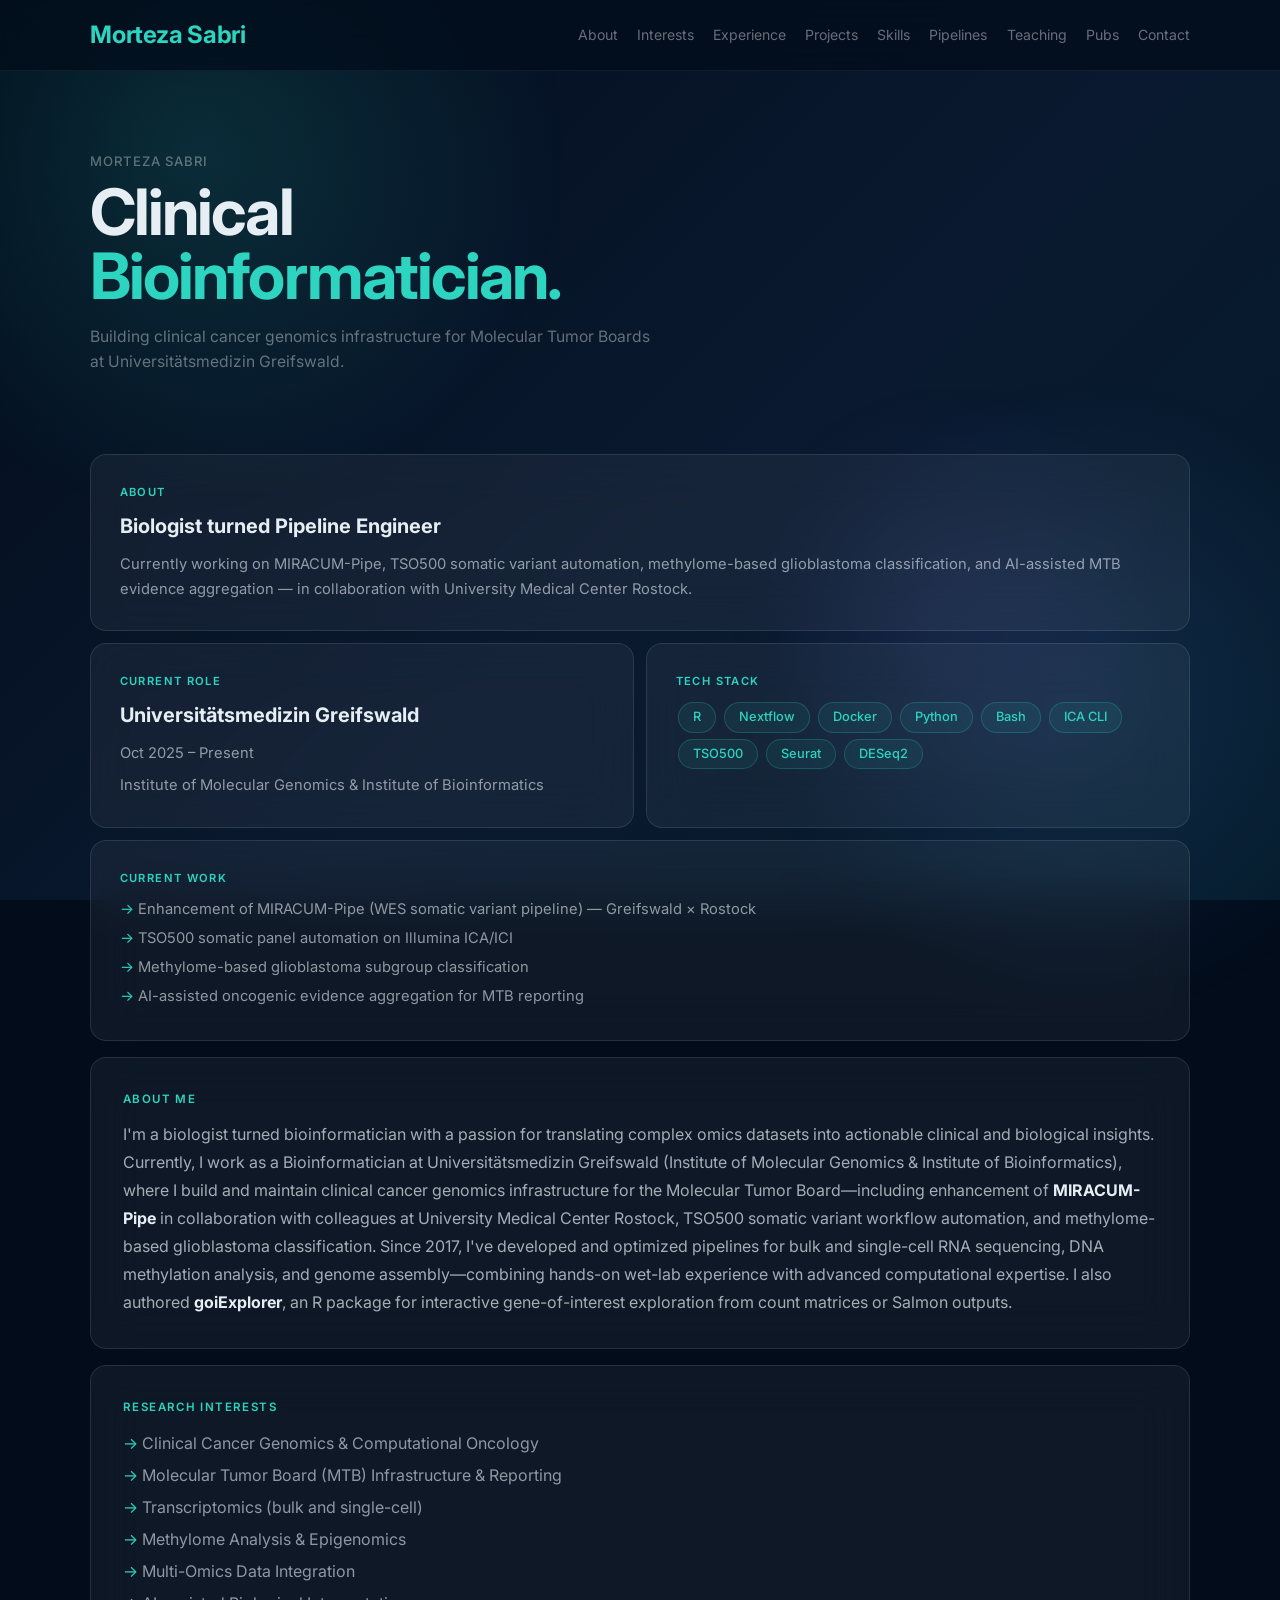
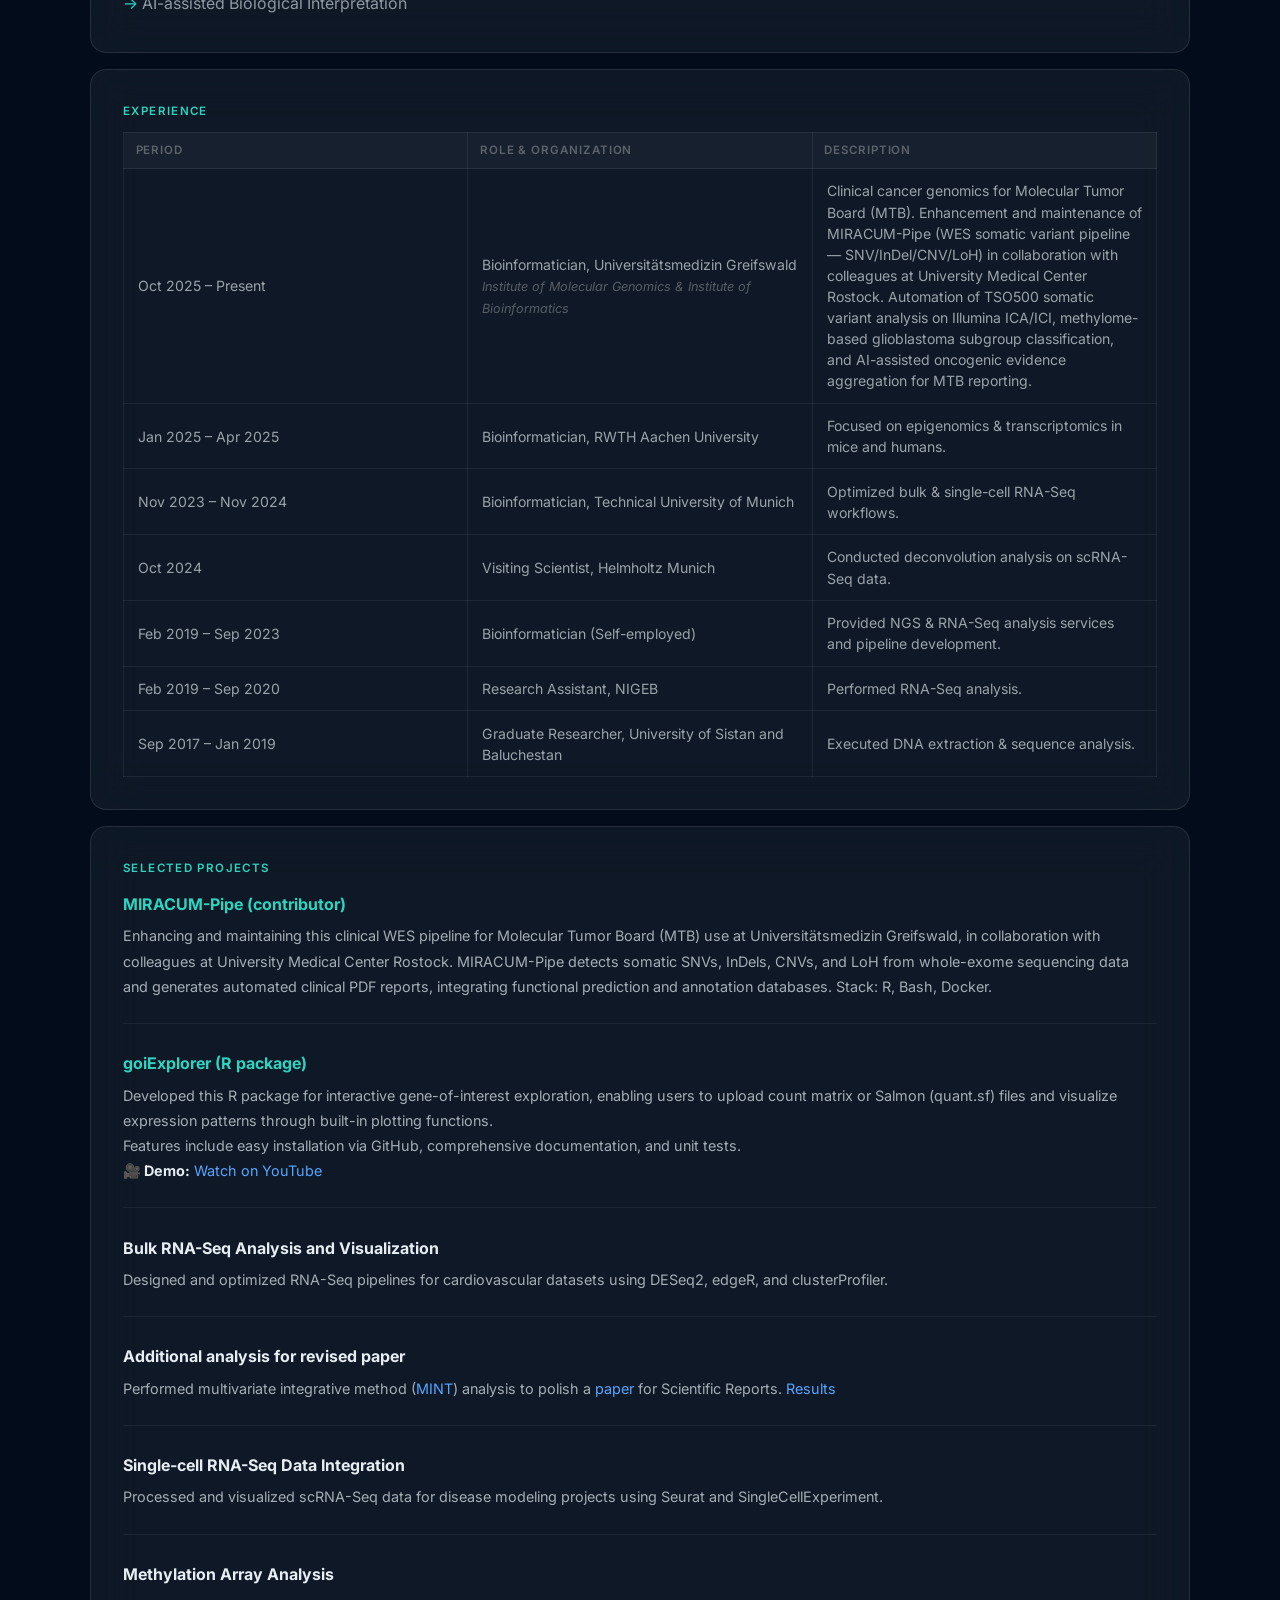
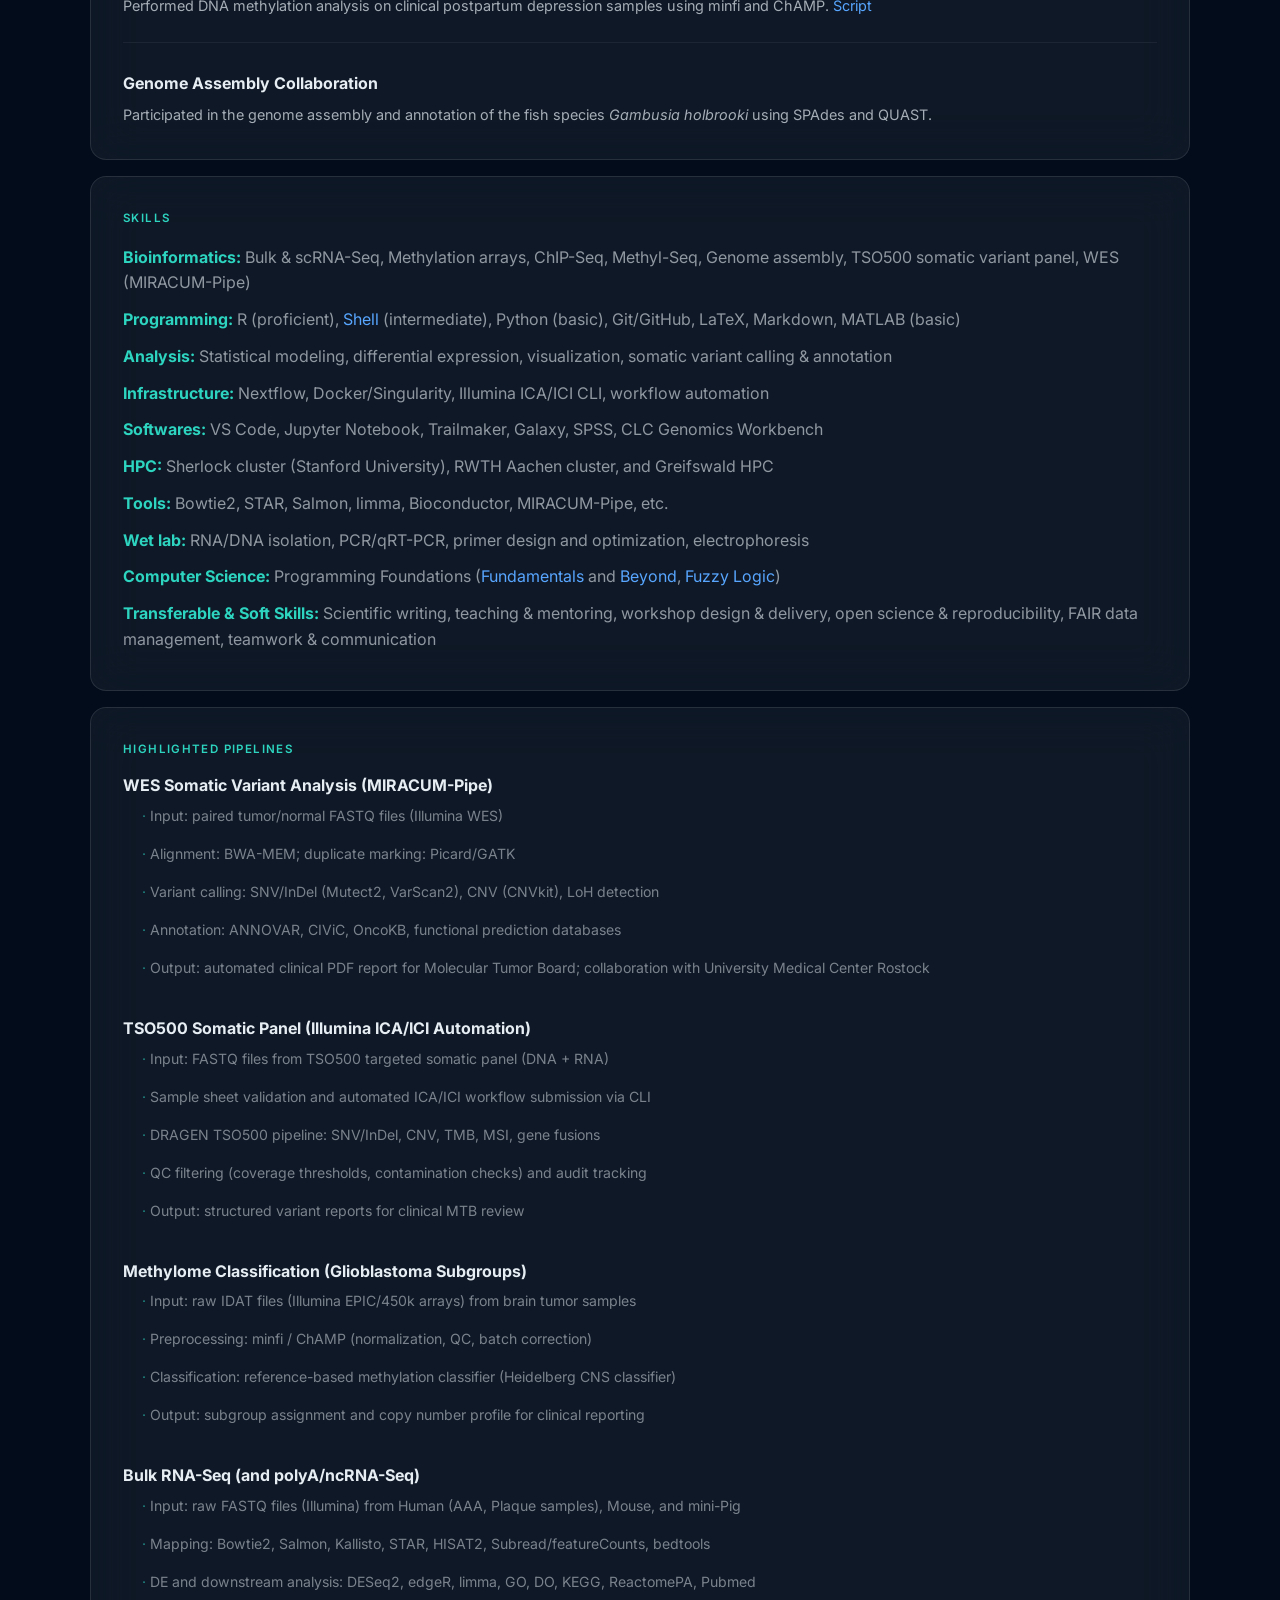
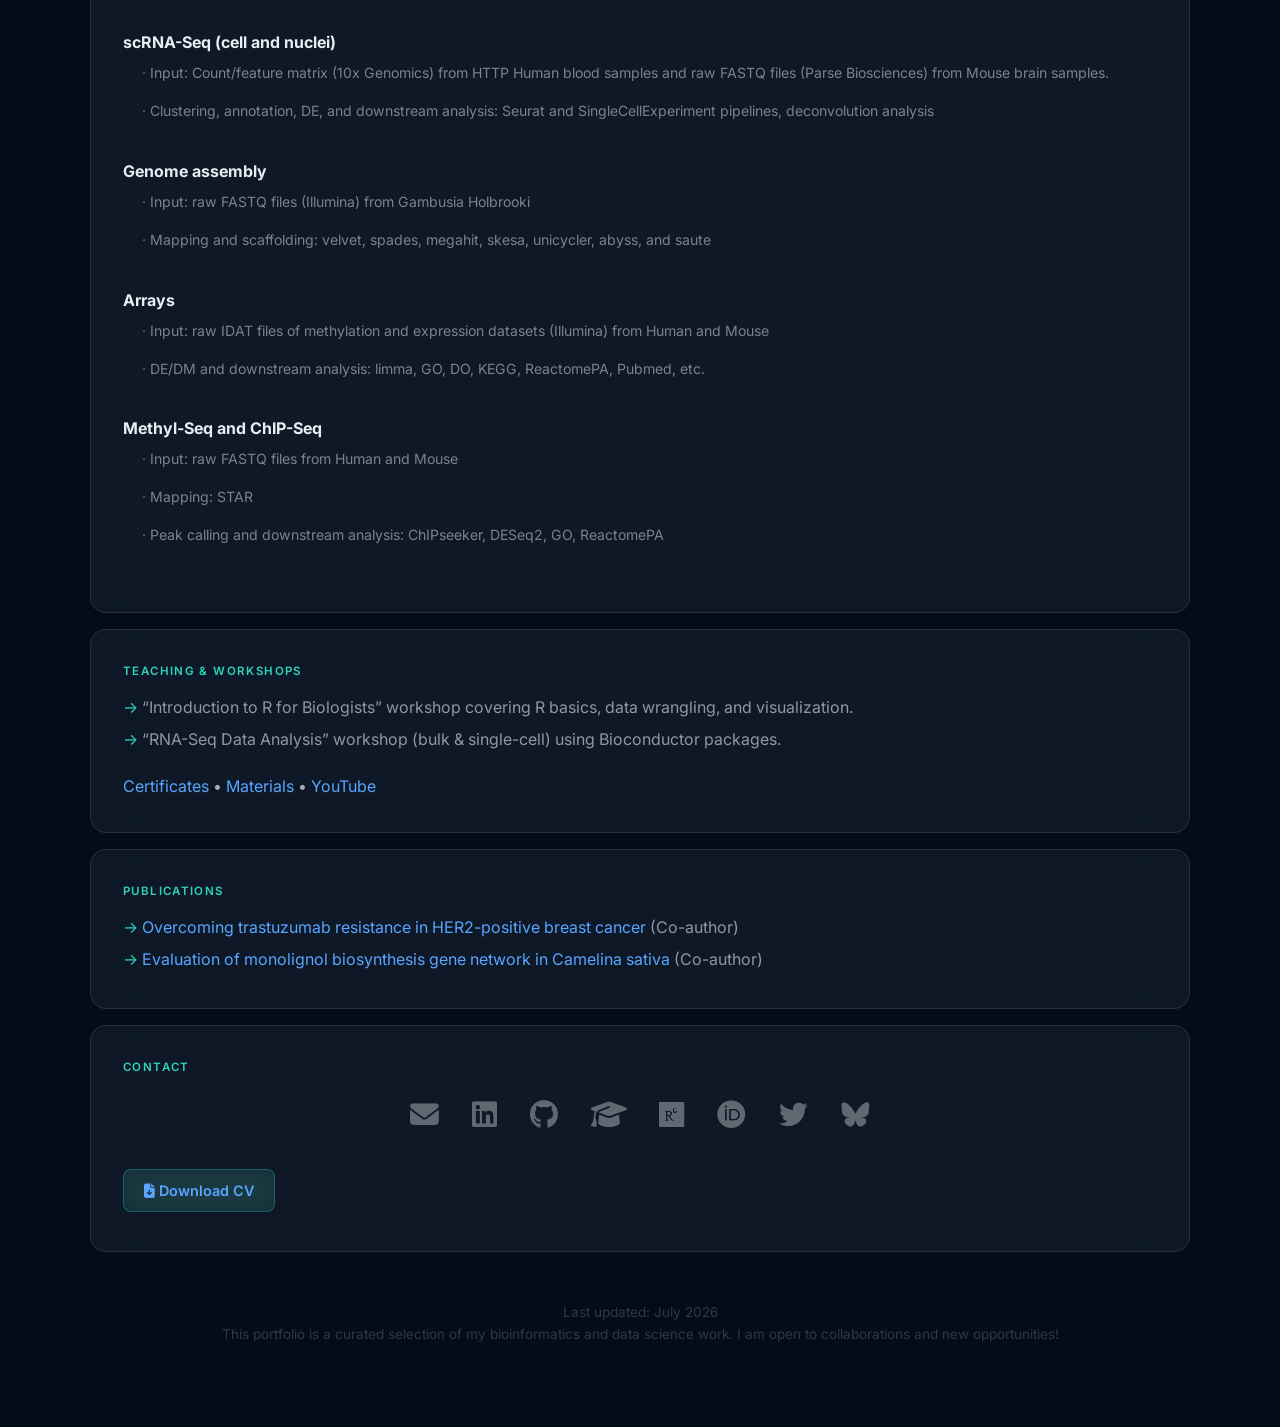
==== commit c762fd02: "Add social preview metadata and favicon Sharing the site produced a bare link with no title or previ" ====
--- a/index.html
+++ b/index.html
@@ -4,6 +4,21 @@
   <meta charset="UTF-8" />
   <meta name="viewport" content="width=device-width, initial-scale=1.0" />
   <title>Morteza Sabri | Bioinformatician</title>
+  <meta name="description" content="Clinical bioinformatician building cancer genomics infrastructure for Molecular Tumor Boards at Universitätsmedizin Greifswald. NGS pipelines, somatic variant analysis, and multi-omics integration." />
+  <link rel="canonical" href="https://mortezasabri.github.io/" />
+
+  <!-- Social preview cards -->
+  <meta property="og:type" content="website" />
+  <meta property="og:url" content="https://mortezasabri.github.io/" />
+  <meta property="og:title" content="Morteza Sabri | Clinical Bioinformatician" />
+  <meta property="og:description" content="Clinical bioinformatician building cancer genomics infrastructure for Molecular Tumor Boards at Universitätsmedizin Greifswald. NGS pipelines, somatic variant analysis, and multi-omics integration." />
+  <meta property="og:image" content="https://mortezasabri.github.io/images/profile.jpg" />
+  <meta name="twitter:card" content="summary" />
+  <meta name="twitter:creator" content="@mortezasabri" />
+
+  <!-- Favicon: teal monogram, matches site accent -->
+  <link rel="icon" href="data:image/svg+xml,<svg xmlns='http://www.w3.org/2000/svg' viewBox='0 0 100 100'><rect width='100' height='100' rx='22' fill='%23020c1b'/><text x='50' y='54' font-family='Inter,Arial,sans-serif' font-size='44' font-weight='700' fill='%232dd4bf' text-anchor='middle' dominant-baseline='central'>MS</text></svg>" />
+
   <link rel="preconnect" href="https://fonts.googleapis.com" />
   <link rel="preconnect" href="https://fonts.gstatic.com" crossorigin />
   <link href="https://fonts.googleapis.com/css2?family=Inter:wght@400;600;700&display=swap" rel="stylesheet" />
@@ -33,13 +48,6 @@
     </div>
   </nav>
 
-  <!-- Hero Banner -->
-  <header class="hero">
-    <div class="container">
-      <div class="banner"></div>
-    </div>
-  </header>
-
   <!-- Hero Text -->
   <div class="container hero-content">
     <p class="hero-eyebrow">Morteza Sabri</p>
@@ -305,7 +313,7 @@
 
     <!-- Footer -->
     <footer class="footer">
-      <p>Last updated: June 2026</p>
+      <p>Last updated: July 2026</p>
       <p>This portfolio is a curated selection of my bioinformatics and data science work. I am open to collaborations and new opportunities!</p>
     </footer>
   </main>
--- a/css/style.css
+++ b/css/style.css
@@ -41,7 +41,7 @@
 }
 
 /* Layout — sit above bg-layer and orbs */
-.navbar, .hero, .hero-content, .main-content, .footer { position: relative; z-index: 1; }
+.navbar, .hero-content, .main-content, .footer { position: relative; z-index: 1; }
 .container { width: 90%; max-width: 1100px; margin: auto; }
 .main-content { padding-bottom: 3em; }
 
@@ -61,8 +61,6 @@
 .toc-inline a:hover { color: #2dd4bf; }
 
 /* Hero */
-.hero { margin-bottom: 0; }
-.banner { display: none; }
 .hero-content {
   padding: 5em 0 3.5em;
   text-align: left;
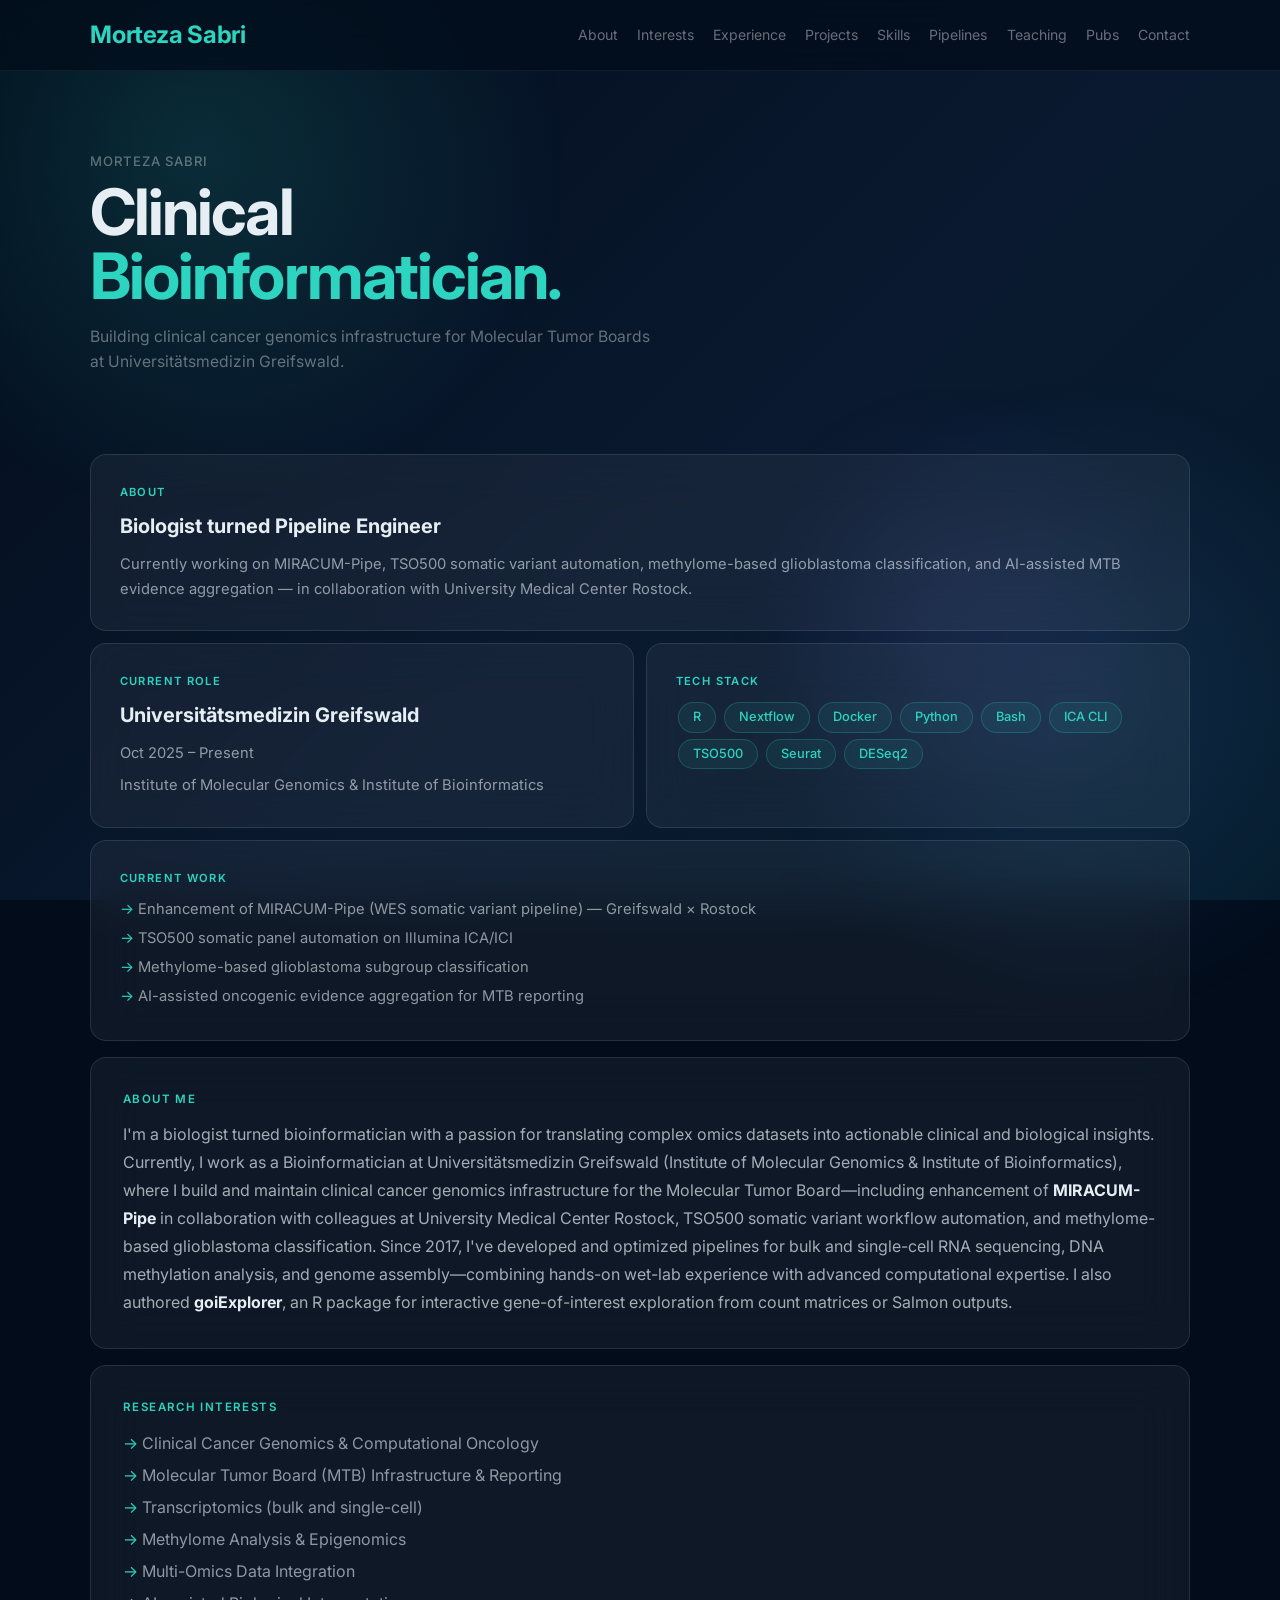
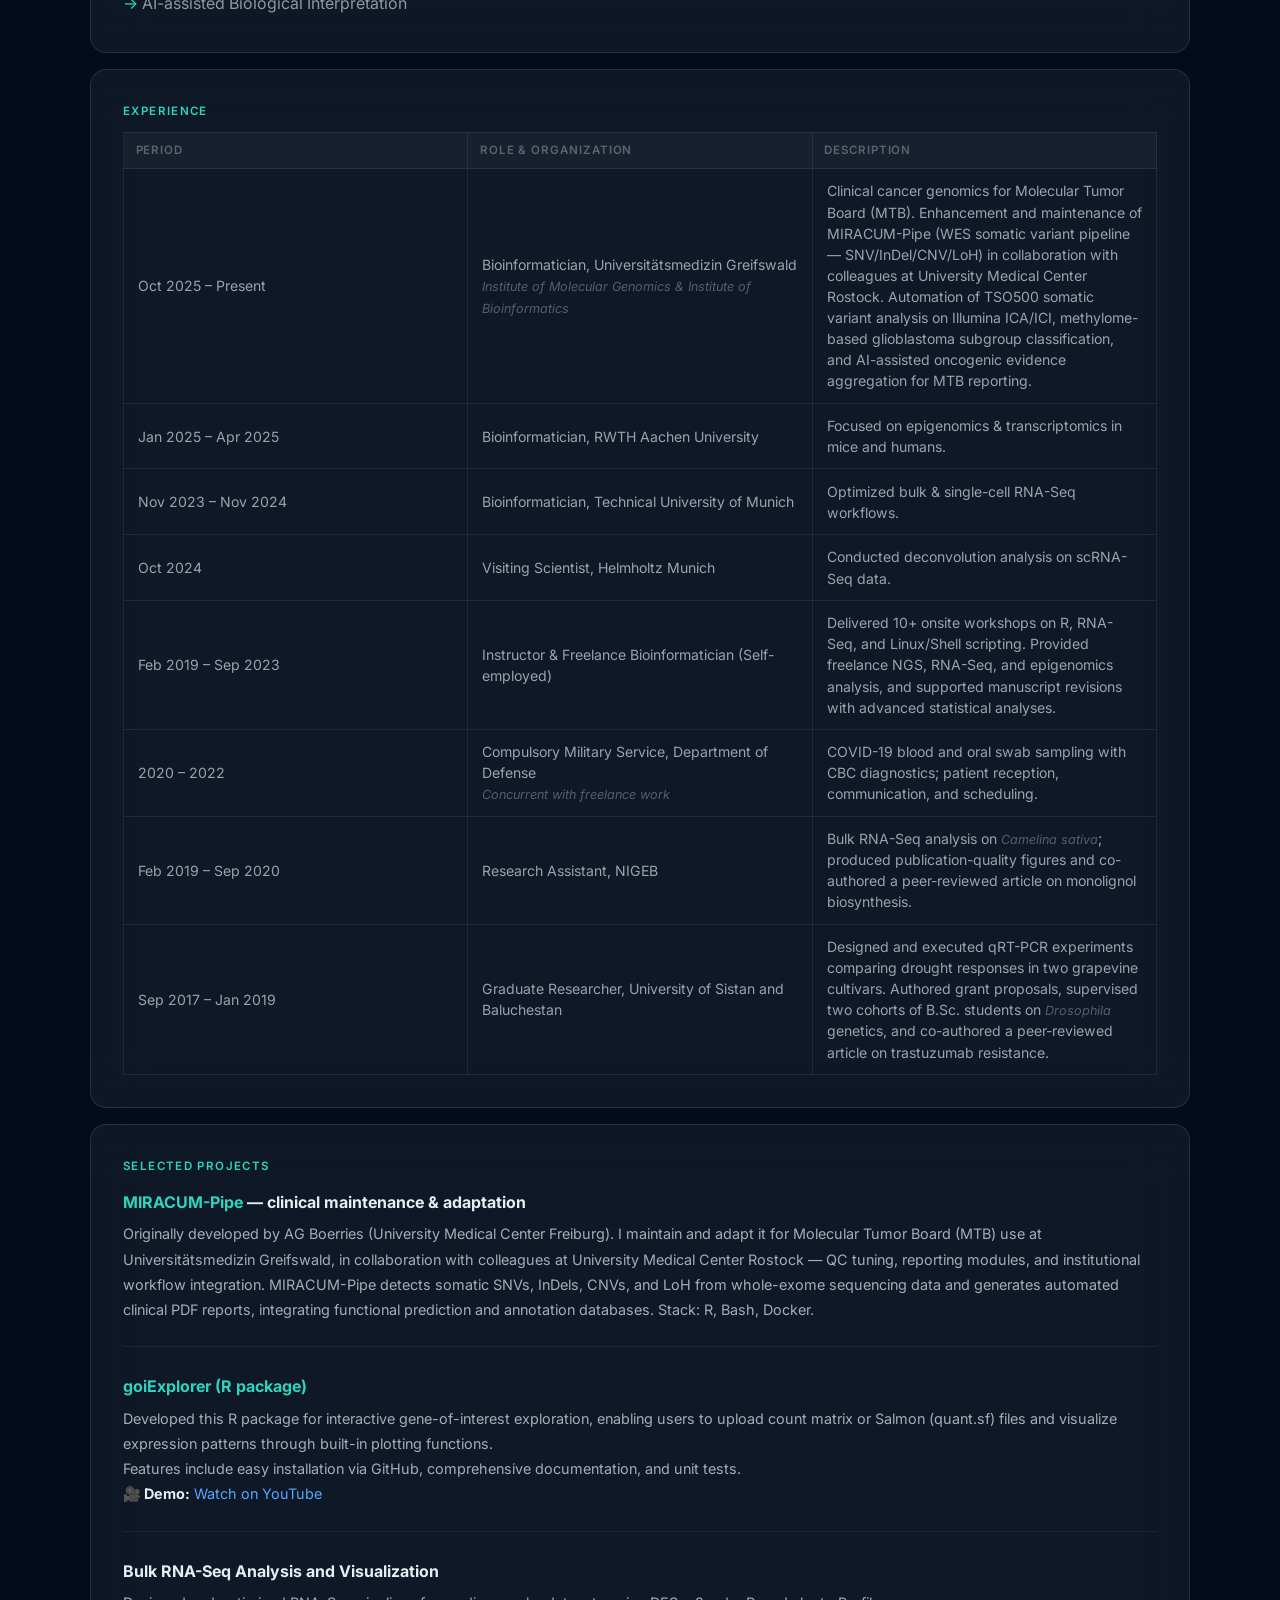
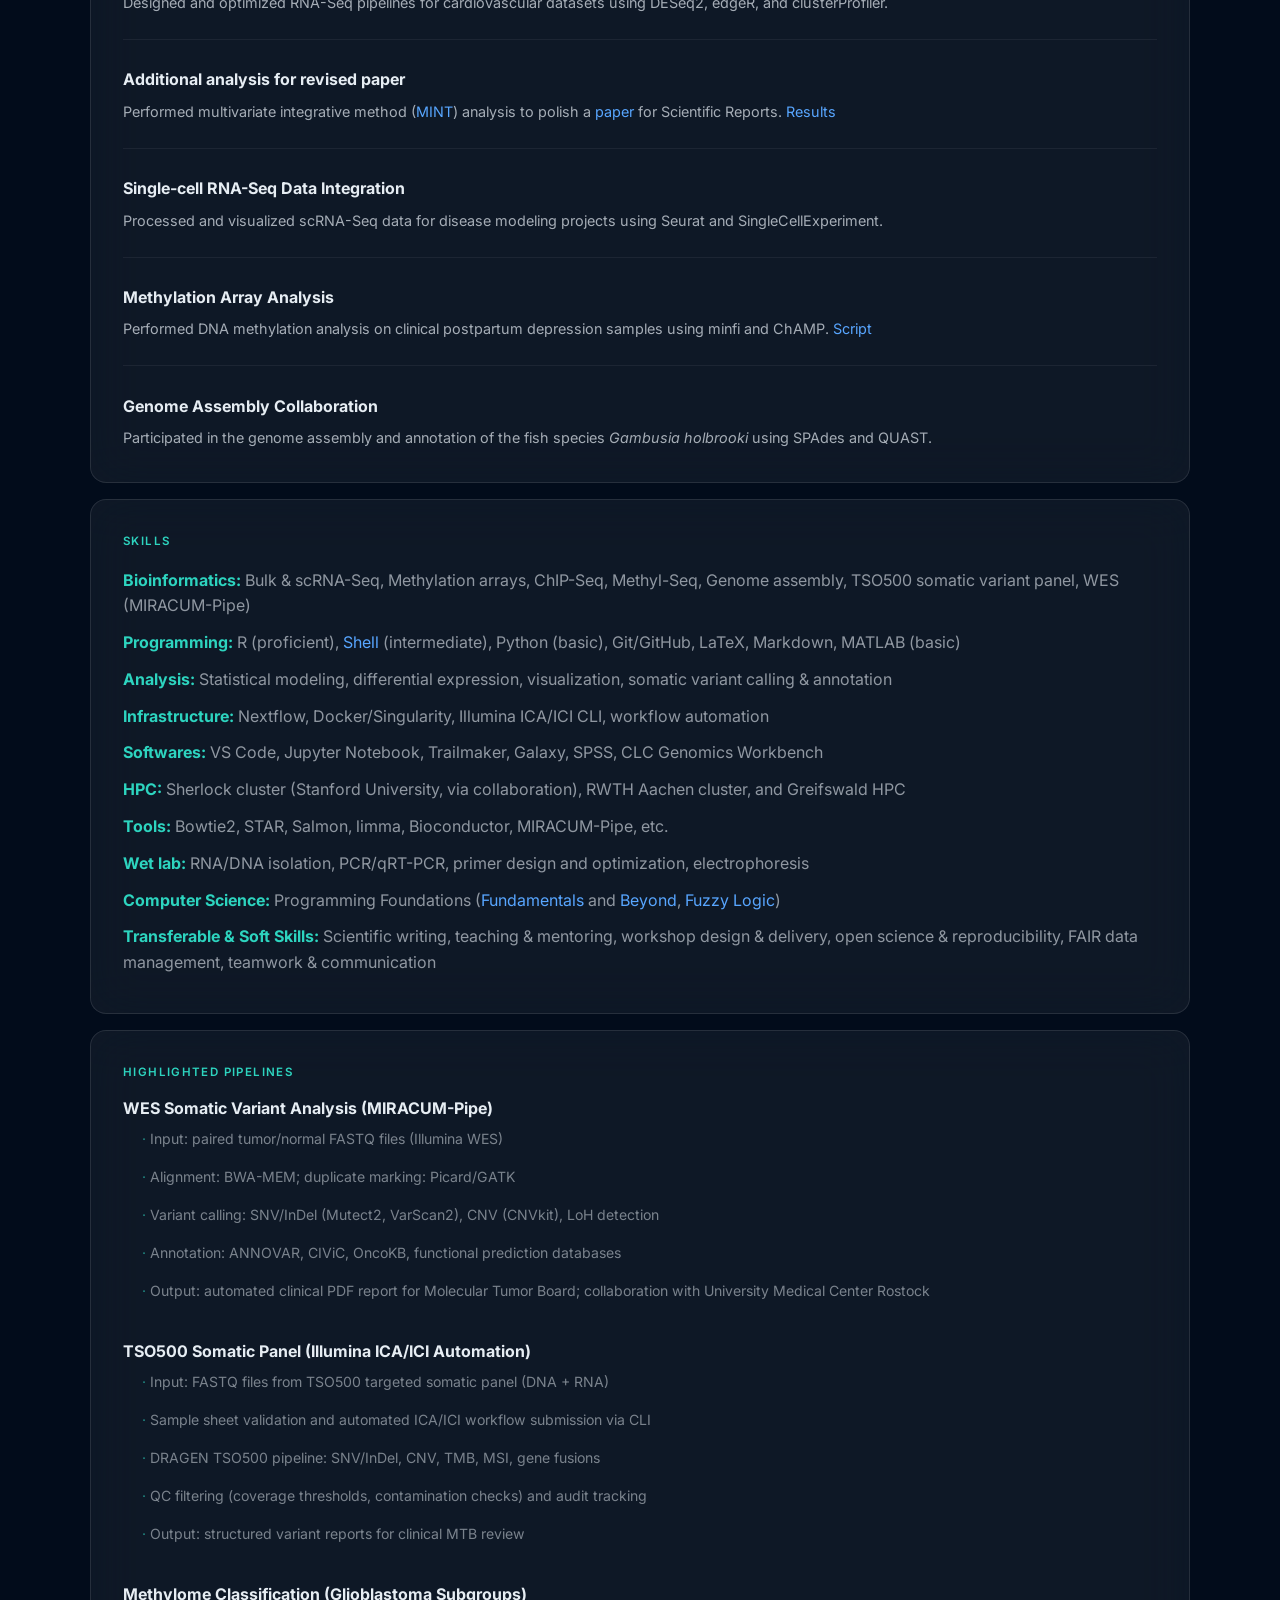
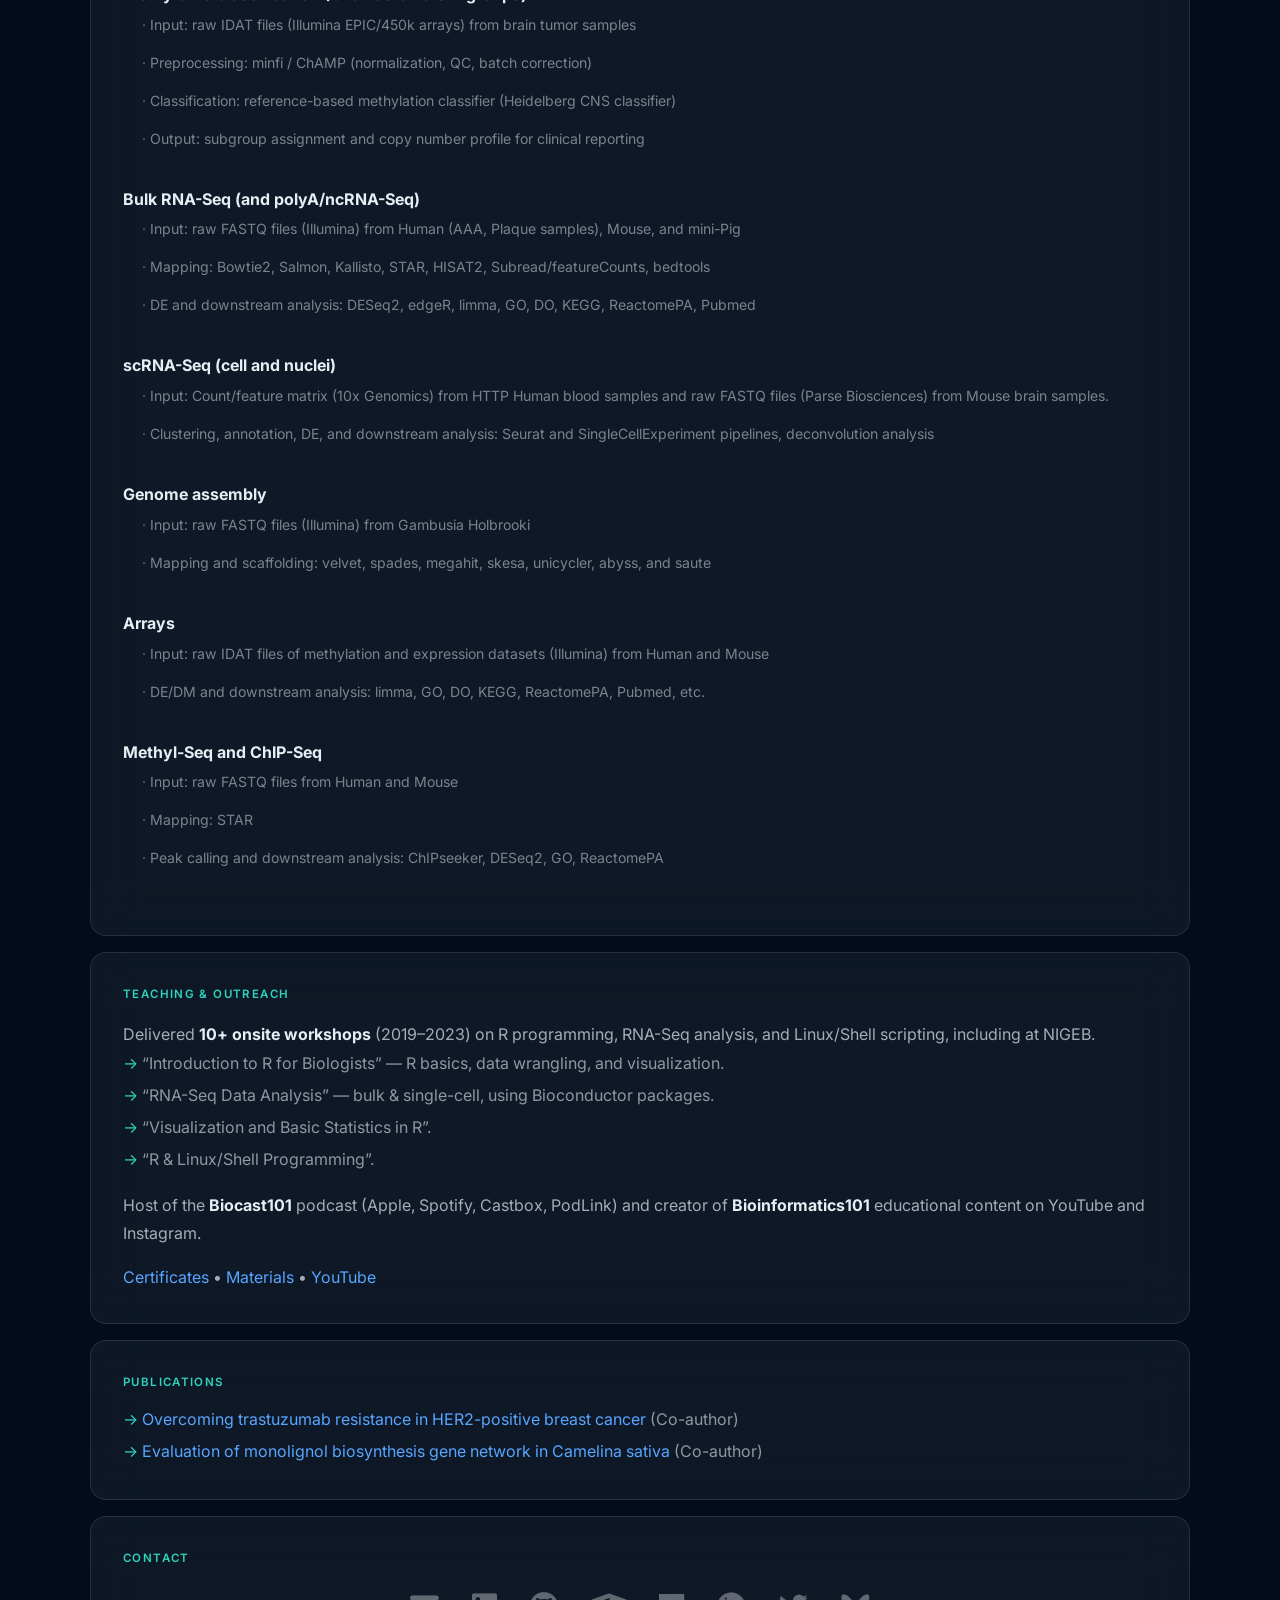
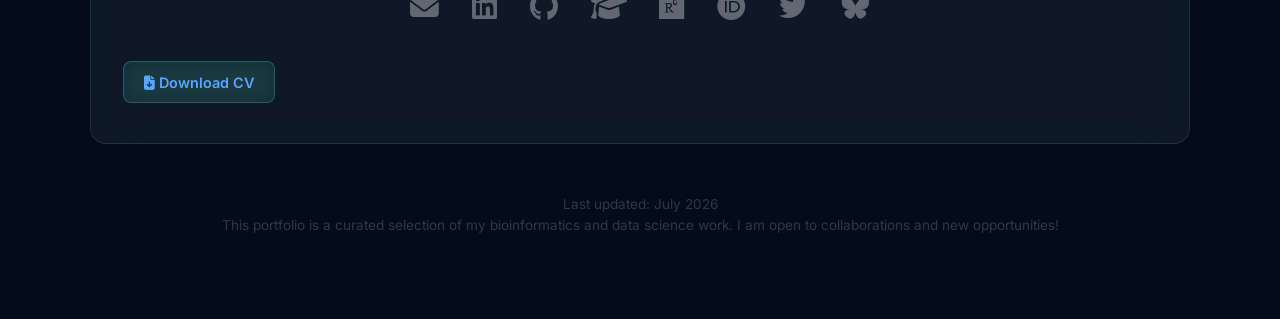
==== commit 159db30d: "Reconcile CV and portfolio; correct MIRACUM-Pipe attribution The portfolio and profile README labell" ====
--- a/index.html
+++ b/index.html
@@ -138,9 +138,10 @@
           <tr><td>Jan 2025 – Apr 2025</td><td>Bioinformatician, RWTH Aachen University</td><td>Focused on epigenomics & transcriptomics in mice and humans.</td></tr>
           <tr><td>Nov 2023 – Nov 2024</td><td>Bioinformatician, Technical University of Munich</td><td>Optimized bulk & single-cell RNA-Seq workflows.</td></tr>
           <tr><td>Oct 2024</td><td>Visiting Scientist, Helmholtz Munich</td><td>Conducted deconvolution analysis on scRNA-Seq data.</td></tr>
-          <tr><td>Feb 2019 – Sep 2023</td><td>Bioinformatician (Self-employed)</td><td>Provided NGS & RNA-Seq analysis services and pipeline development.</td></tr>
-          <tr><td>Feb 2019 – Sep 2020</td><td>Research Assistant, NIGEB</td><td>Performed RNA-Seq analysis.</td></tr>
-          <tr><td>Sep 2017 – Jan 2019</td><td>Graduate Researcher, University of Sistan and Baluchestan</td><td>Executed DNA extraction & sequence analysis.</td></tr>
+          <tr><td>Feb 2019 – Sep 2023</td><td>Instructor &amp; Freelance Bioinformatician (Self-employed)</td><td>Delivered 10+ onsite workshops on R, RNA-Seq, and Linux/Shell scripting. Provided freelance NGS, RNA-Seq, and epigenomics analysis, and supported manuscript revisions with advanced statistical analyses.</td></tr>
+          <tr><td>2020 – 2022</td><td>Compulsory Military Service, Department of Defense<br><em>Concurrent with freelance work</em></td><td>COVID-19 blood and oral swab sampling with CBC diagnostics; patient reception, communication, and scheduling.</td></tr>
+          <tr><td>Feb 2019 – Sep 2020</td><td>Research Assistant, NIGEB</td><td>Bulk RNA-Seq analysis on <em>Camelina sativa</em>; produced publication-quality figures and co-authored a peer-reviewed article on monolignol biosynthesis.</td></tr>
+          <tr><td>Sep 2017 – Jan 2019</td><td>Graduate Researcher, University of Sistan and Baluchestan</td><td>Designed and executed qRT-PCR experiments comparing drought responses in two grapevine cultivars. Authored grant proposals, supervised two cohorts of B.Sc. students on <em>Drosophila</em> genetics, and co-authored a peer-reviewed article on trastuzumab resistance.</td></tr>
         </tbody>
       </table>
     </section>
@@ -150,10 +151,11 @@
       <h2>Selected Projects</h2>
       <ul>
         <li>
-          <strong><a href="https://github.com/AG-Boerries/MIRACUM-Pipe" target="_blank">MIRACUM-Pipe (contributor)</a></strong>
+          <strong><a href="https://github.com/AG-Boerries/MIRACUM-Pipe" target="_blank">MIRACUM-Pipe</a> — clinical maintenance &amp; adaptation</strong>
           <p class="project-desc">
-            Enhancing and maintaining this clinical WES pipeline for Molecular Tumor Board (MTB) use at Universitätsmedizin Greifswald,
-            in collaboration with colleagues at University Medical Center Rostock. MIRACUM-Pipe detects somatic SNVs, InDels, CNVs,
+            Originally developed by AG Boerries (University Medical Center Freiburg). I maintain and adapt it for Molecular Tumor Board (MTB)
+            use at Universitätsmedizin Greifswald, in collaboration with colleagues at University Medical Center Rostock — QC tuning,
+            reporting modules, and institutional workflow integration. MIRACUM-Pipe detects somatic SNVs, InDels, CNVs,
             and LoH from whole-exome sequencing data and generates automated clinical PDF reports, integrating functional prediction
             and annotation databases. Stack: R, Bash, Docker.
           </p>
@@ -195,7 +197,7 @@
         <li><strong>Analysis:</strong> Statistical modeling, differential expression, visualization, somatic variant calling &amp; annotation</li>
         <li><strong>Infrastructure:</strong> Nextflow, Docker/Singularity, Illumina ICA/ICI CLI, workflow automation</li>
         <li><strong>Softwares:</strong> VS Code, Jupyter Notebook, Trailmaker, Galaxy, SPSS, CLC Genomics Workbench</li>
-        <li><strong>HPC:</strong> Sherlock cluster (Stanford University), RWTH Aachen cluster, and Greifswald HPC</li>
+        <li><strong>HPC:</strong> Sherlock cluster (Stanford University, via collaboration), RWTH Aachen cluster, and Greifswald HPC</li>
         <li><strong>Tools:</strong> Bowtie2, STAR, Salmon, limma, Bioconductor, MIRACUM-Pipe, etc.</li>
         <li><strong>Wet lab:</strong> RNA/DNA isolation, PCR/qRT-PCR, primer design and optimization, electrophoresis</li>
         <li><strong>Computer Science:</strong> Programming Foundations (<a href="https://www.linkedin.com/learning/certificates/e544aad3694c6338455ef1722f24c58452a41ef60589aaae8e5450f1573ebdeb" target="_blank">Fundamentals</a> and <a href="https://www.linkedin.com/learning/certificates/662efb9295586aa5d7ee2dd30e1c42667d589c62cc8a51a61528001a31278032" target="_blank">Beyond</a>, <a href="https://www.linkedin.com/learning/certificates/459ae88968fd5c9d4e6aab1ac80a7c3c2127cfba90945a47dd10e6cd62012501" target="_blank">Fuzzy Logic</a>)</li>
@@ -270,11 +272,18 @@
 
     <!-- Teaching & Workshops -->
     <section id="teaching" class="section">
-      <h2>Teaching &amp; Workshops</h2>
-      <ul>
-        <li>“Introduction to R for Biologists” workshop covering R basics, data wrangling, and visualization.</li>
-        <li>“RNA-Seq Data Analysis” workshop (bulk &amp; single-cell) using Bioconductor packages.</li>
-      </ul>
+      <h2>Teaching &amp; Outreach</h2>
+      <p>Delivered <strong>10+ onsite workshops</strong> (2019–2023) on R programming, RNA-Seq analysis, and Linux/Shell scripting, including at NIGEB.</p>
+      <ul>
+        <li>“Introduction to R for Biologists” — R basics, data wrangling, and visualization.</li>
+        <li>“RNA-Seq Data Analysis” — bulk &amp; single-cell, using Bioconductor packages.</li>
+        <li>“Visualization and Basic Statistics in R”.</li>
+        <li>“R &amp; Linux/Shell Programming”.</li>
+      </ul>
+      <p>
+        Host of the <strong>Biocast101</strong> podcast (Apple, Spotify, Castbox, PodLink) and creator of
+        <strong>Bioinformatics101</strong> educational content on YouTube and Instagram.
+      </p>
       <p>
         <a href="https://github.com/mortezasabri/mortezasabri.github.io/tree/main/certificates">Certificates</a> •
         <a href="https://github.com/mortezasabri/mortezasabri.github.io/blob/main/docs/WhyR.pdf">Materials</a> •
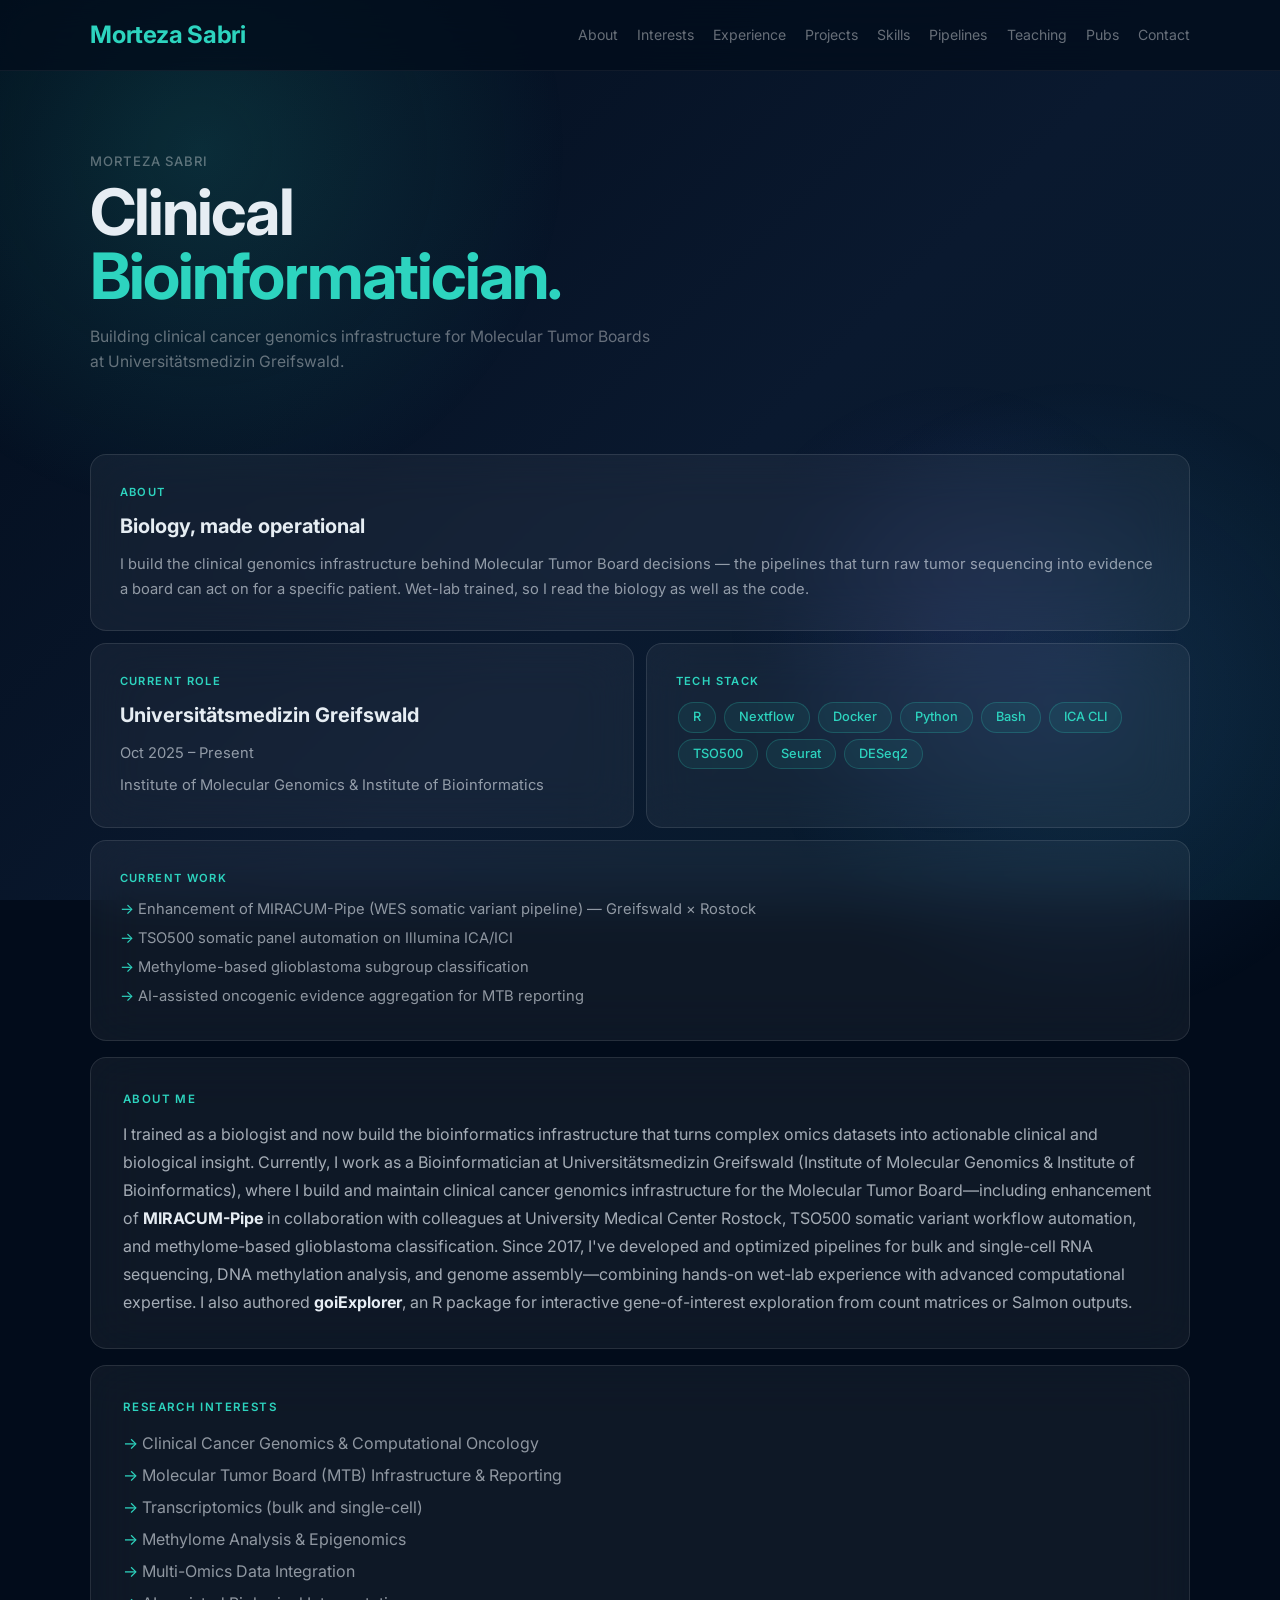
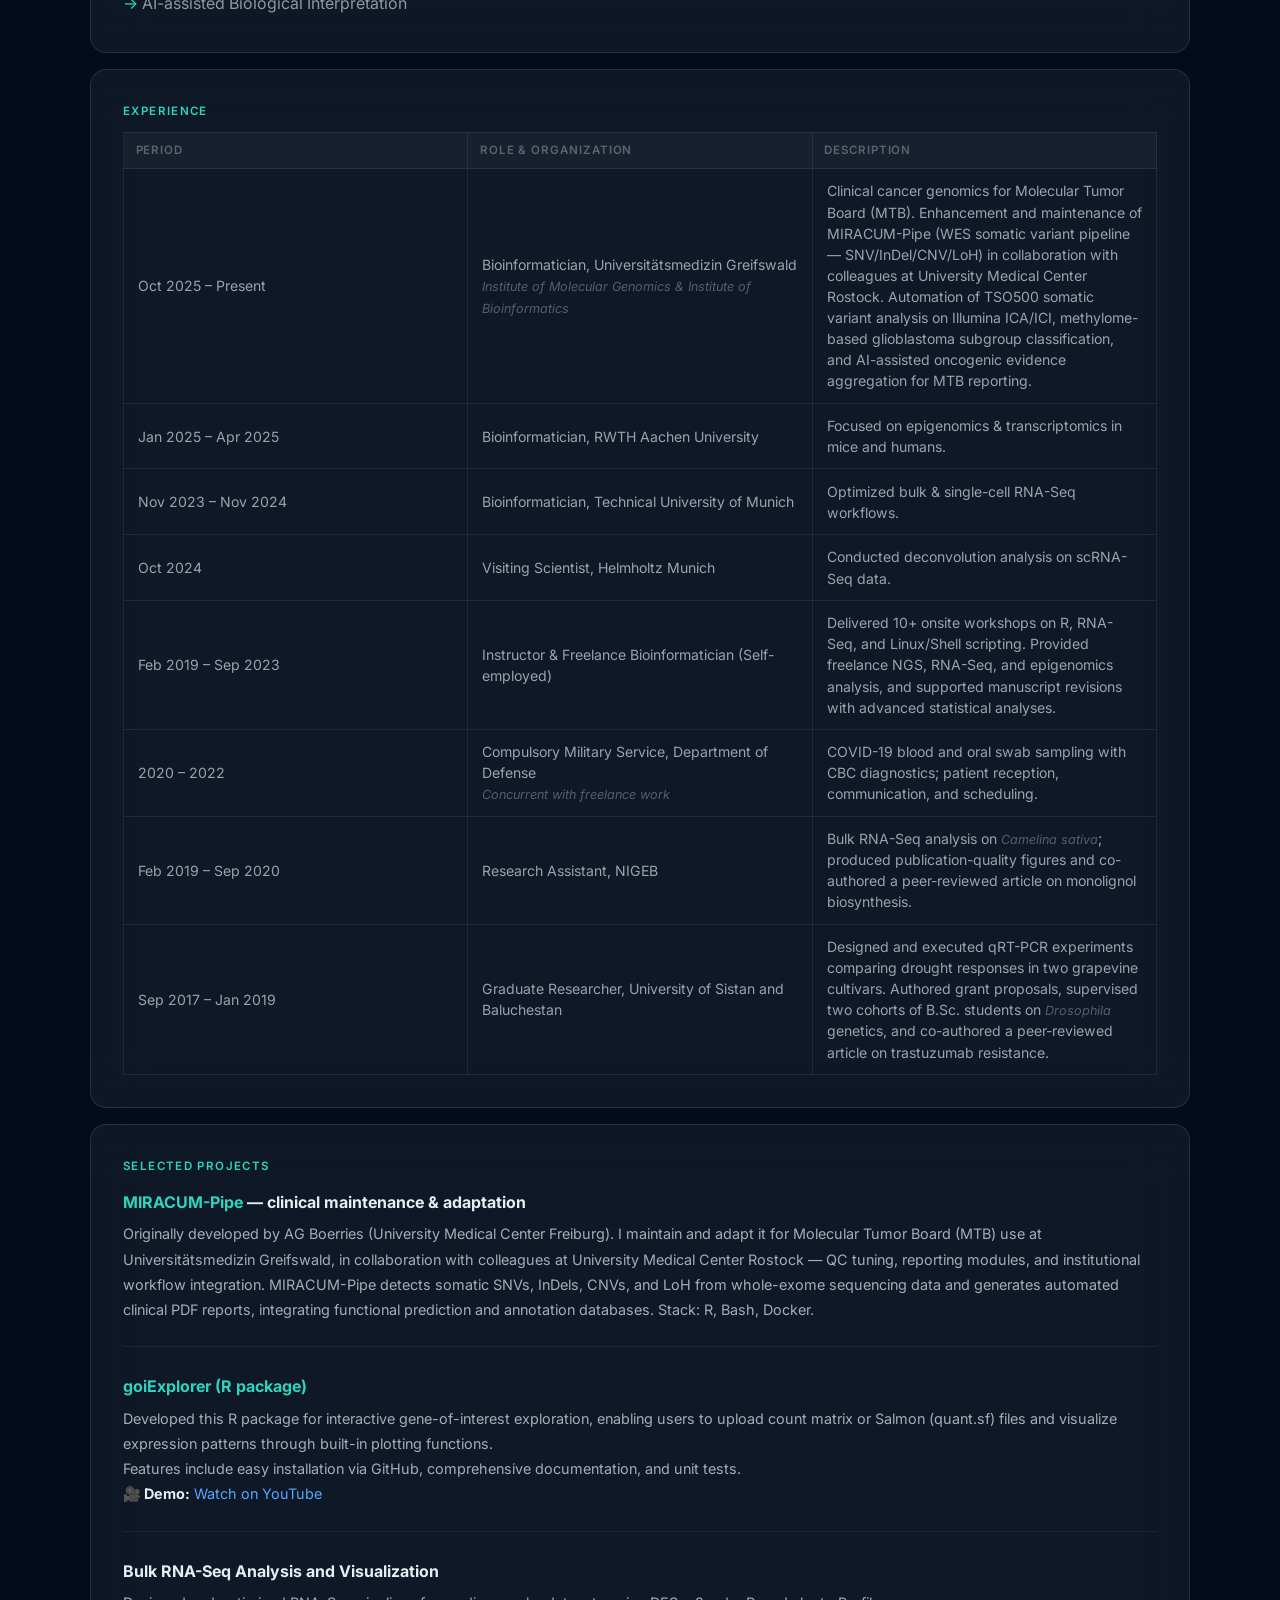
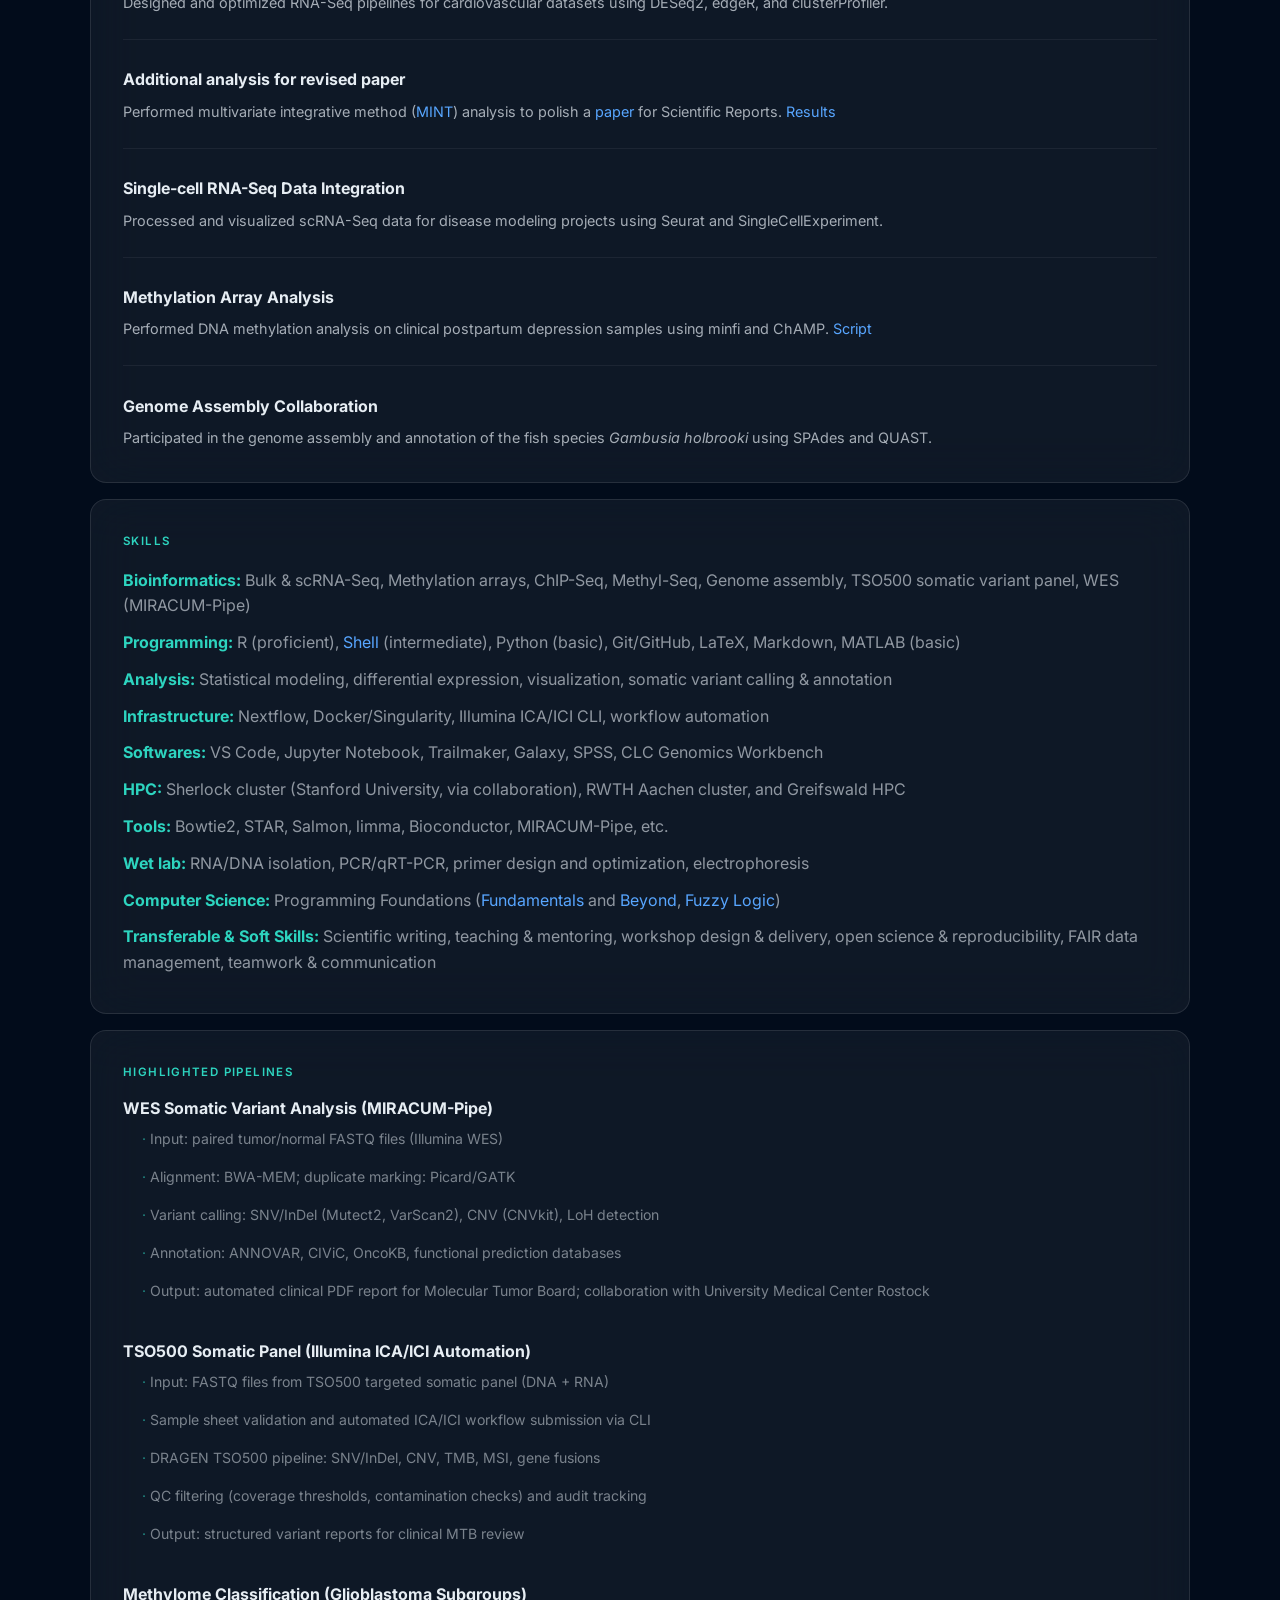
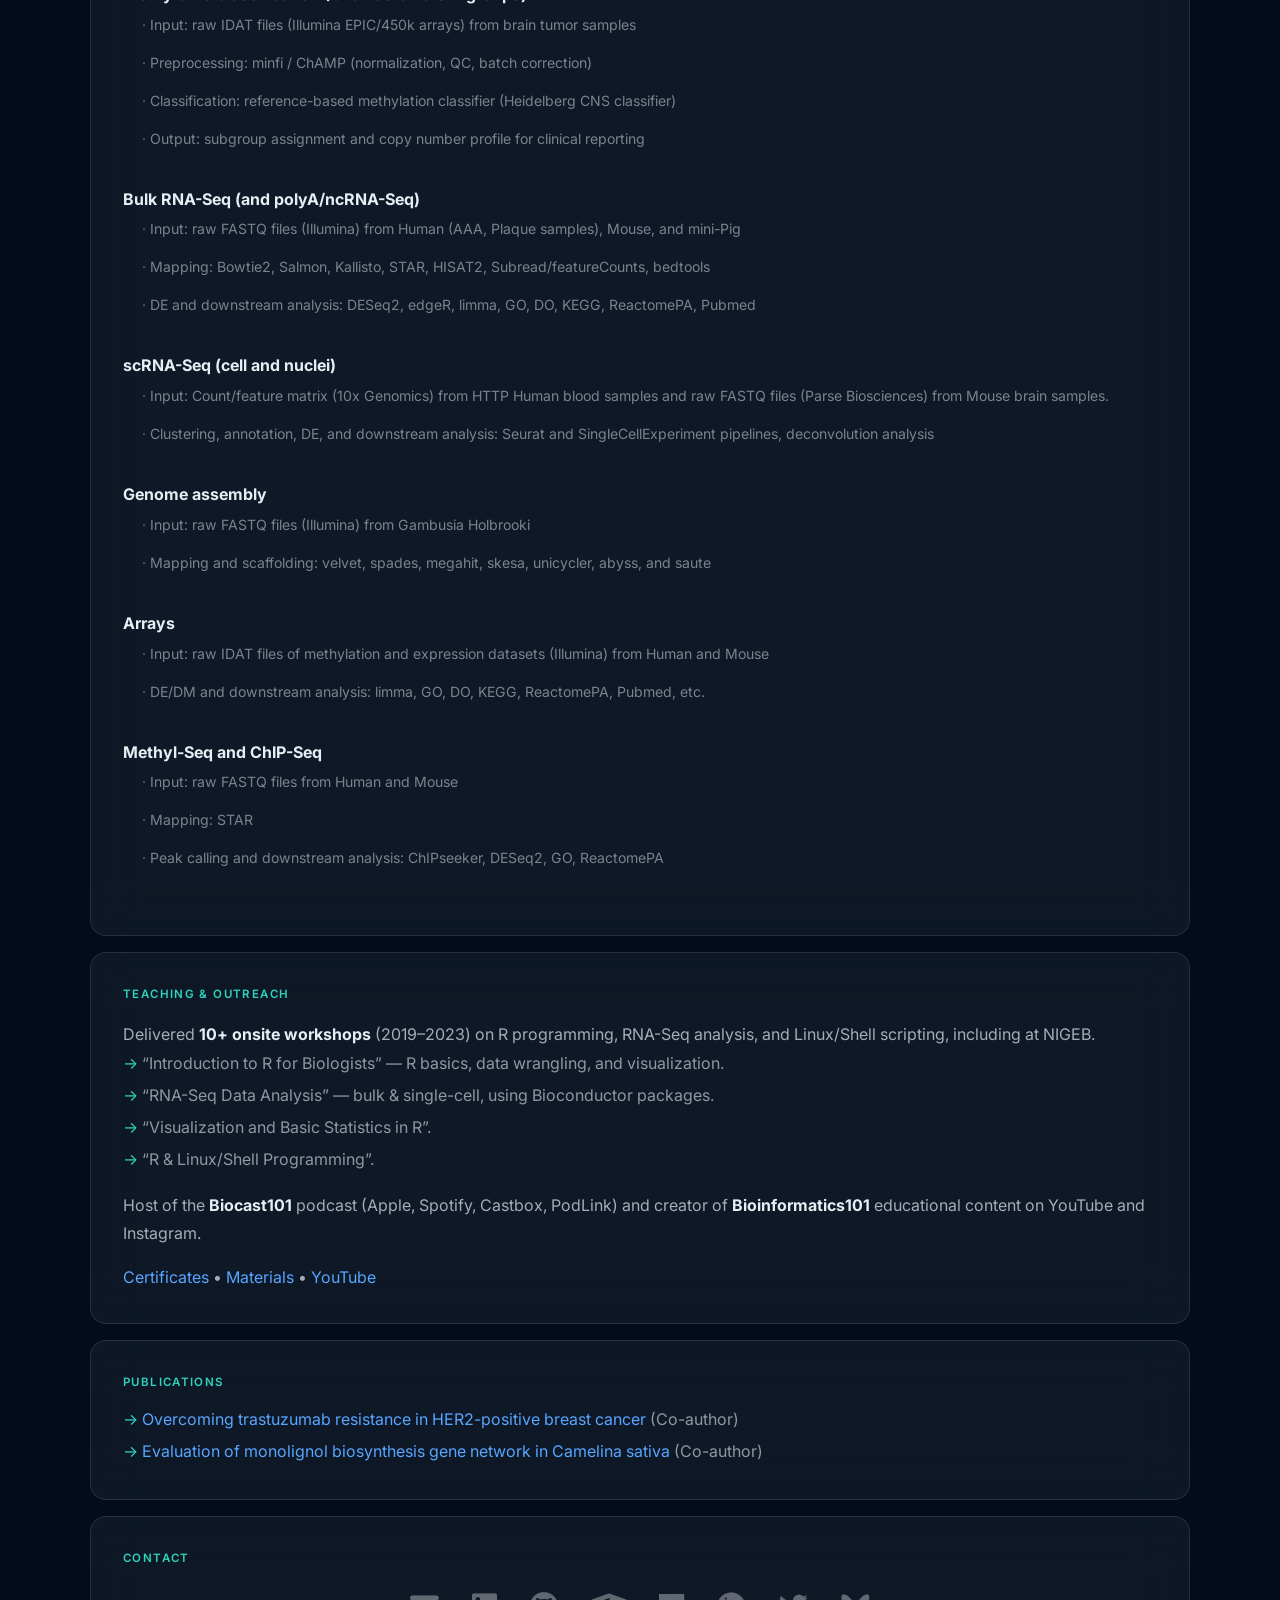
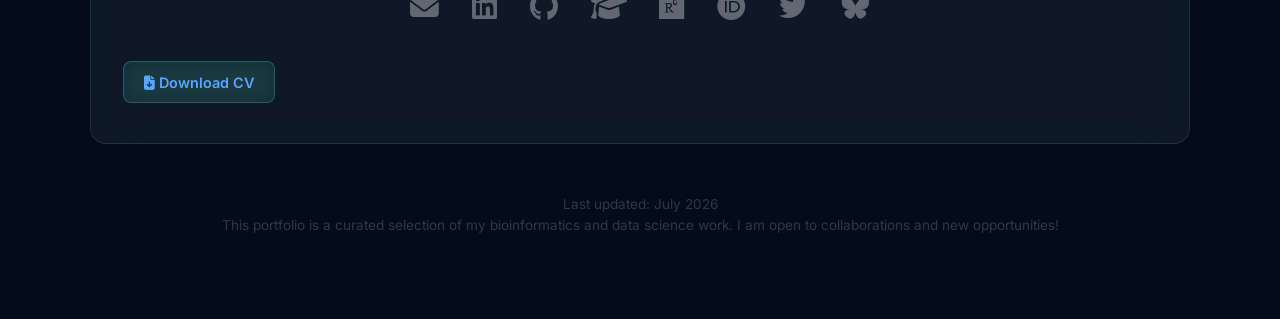
==== commit 50c0ece3: "Rewrite About card to lead with stakes instead of repeating Current Work The About card listed the s" ====
--- a/index.html
+++ b/index.html
@@ -64,8 +64,8 @@
     <div class="summary-grid">
       <div class="glass-card wide">
         <div class="card-label">About</div>
-        <h3>Biologist turned Pipeline Engineer</h3>
-        <p>Currently working on MIRACUM-Pipe, TSO500 somatic variant automation, methylome-based glioblastoma classification, and AI-assisted MTB evidence aggregation — in collaboration with University Medical Center Rostock.</p>
+        <h3>Biology, made operational</h3>
+        <p>I build the clinical genomics infrastructure behind Molecular Tumor Board decisions — the pipelines that turn raw tumor sequencing into evidence a board can act on for a specific patient. Wet-lab trained, so I read the biology as well as the code.</p>
       </div>
 
       <div class="glass-card">
@@ -105,7 +105,7 @@
     <section id="about" class="section">
       <h2>About Me</h2>
       <p>
-        I'm a biologist turned bioinformatician with a passion for translating complex omics datasets into actionable clinical and biological insights. Currently, I work as a Bioinformatician at Universitätsmedizin Greifswald (Institute of Molecular Genomics &amp; Institute of Bioinformatics), where I build and maintain clinical cancer genomics infrastructure for the Molecular Tumor Board—including enhancement of <a href="https://github.com/AG-Boerries/MIRACUM-Pipe" target="_blank"><strong>MIRACUM-Pipe</strong></a> in collaboration with colleagues at University Medical Center Rostock, TSO500 somatic variant workflow automation, and methylome-based glioblastoma classification. Since 2017, I've developed and optimized pipelines for bulk and single-cell RNA sequencing, DNA methylation analysis, and genome assembly—combining hands-on wet-lab experience with advanced computational expertise. I also authored <a href="https://github.com/mortezasabri/goiExplorer" target="_blank"><strong>goiExplorer</strong></a>, an R package for interactive gene-of-interest exploration from count matrices or Salmon outputs.
+        I trained as a biologist and now build the bioinformatics infrastructure that turns complex omics datasets into actionable clinical and biological insight. Currently, I work as a Bioinformatician at Universitätsmedizin Greifswald (Institute of Molecular Genomics &amp; Institute of Bioinformatics), where I build and maintain clinical cancer genomics infrastructure for the Molecular Tumor Board—including enhancement of <a href="https://github.com/AG-Boerries/MIRACUM-Pipe" target="_blank"><strong>MIRACUM-Pipe</strong></a> in collaboration with colleagues at University Medical Center Rostock, TSO500 somatic variant workflow automation, and methylome-based glioblastoma classification. Since 2017, I've developed and optimized pipelines for bulk and single-cell RNA sequencing, DNA methylation analysis, and genome assembly—combining hands-on wet-lab experience with advanced computational expertise. I also authored <a href="https://github.com/mortezasabri/goiExplorer" target="_blank"><strong>goiExplorer</strong></a>, an R package for interactive gene-of-interest exploration from count matrices or Salmon outputs.
       </p>
     </section>
 
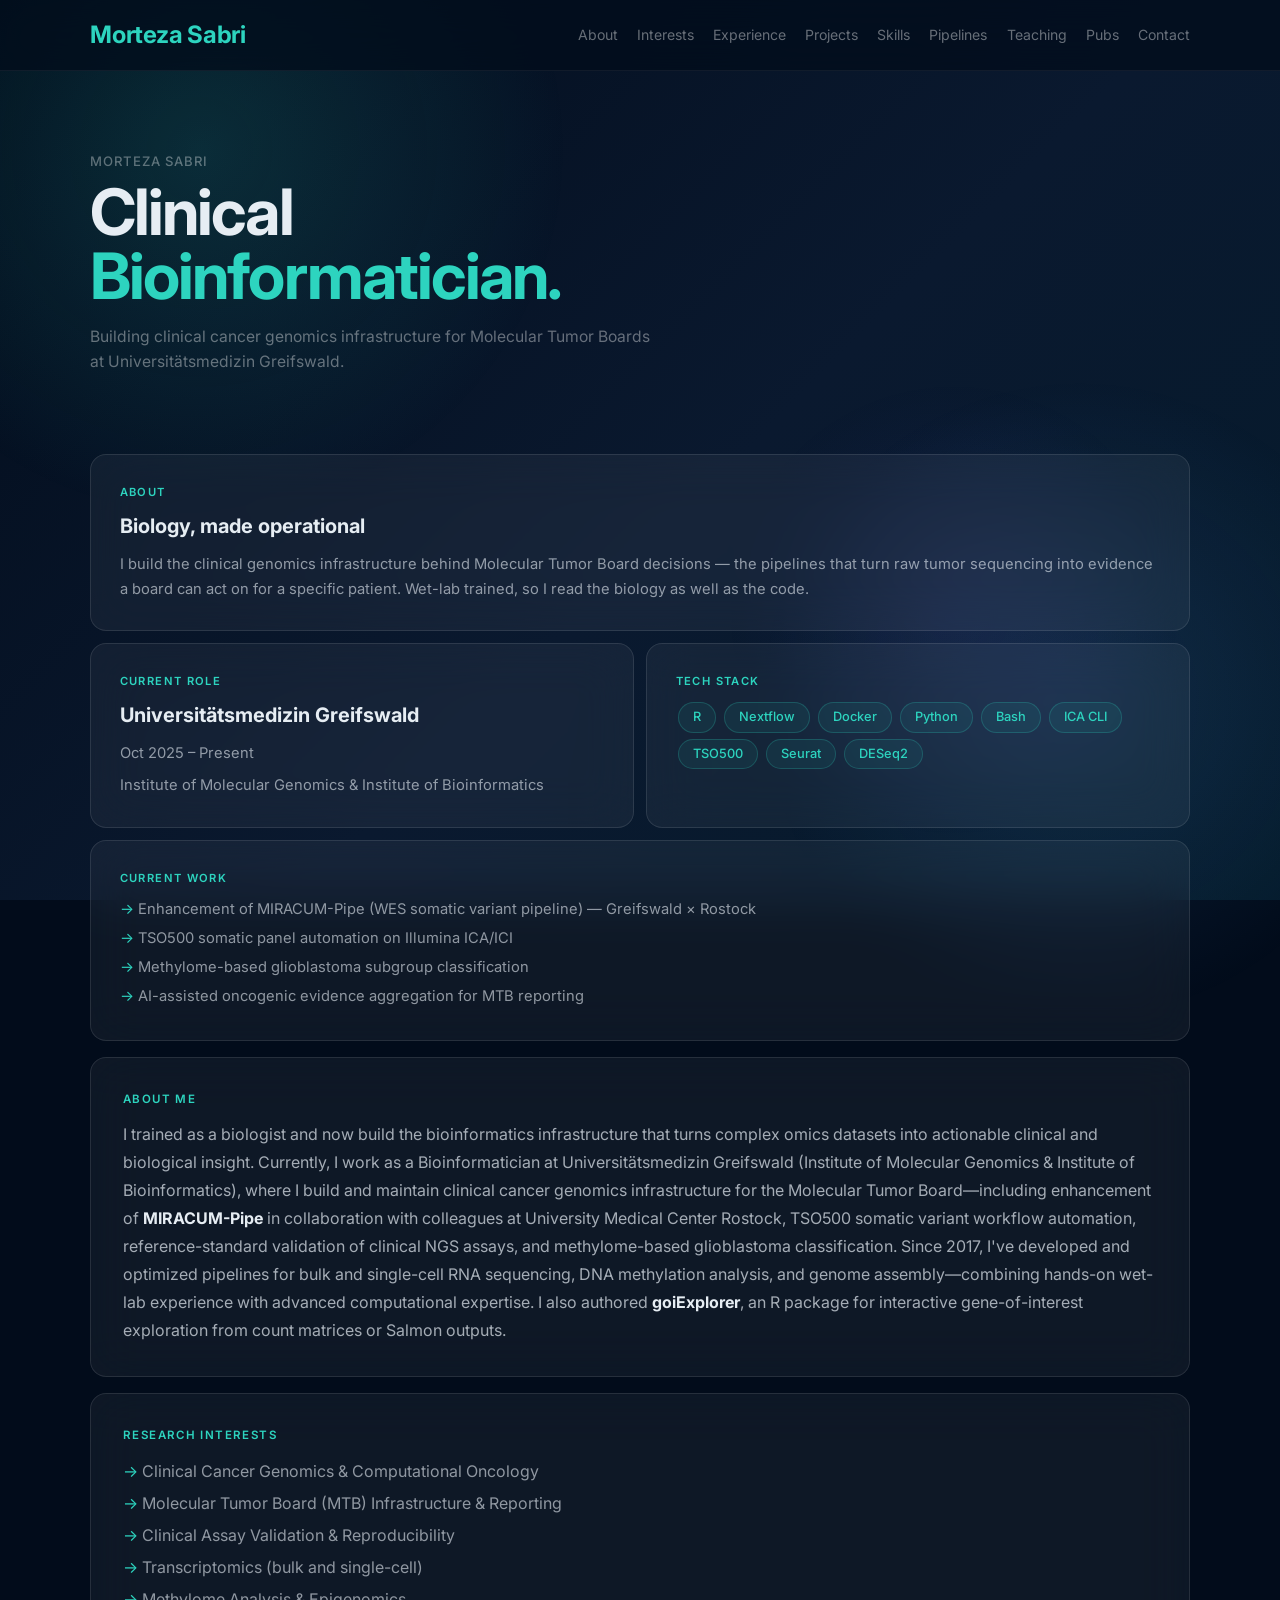
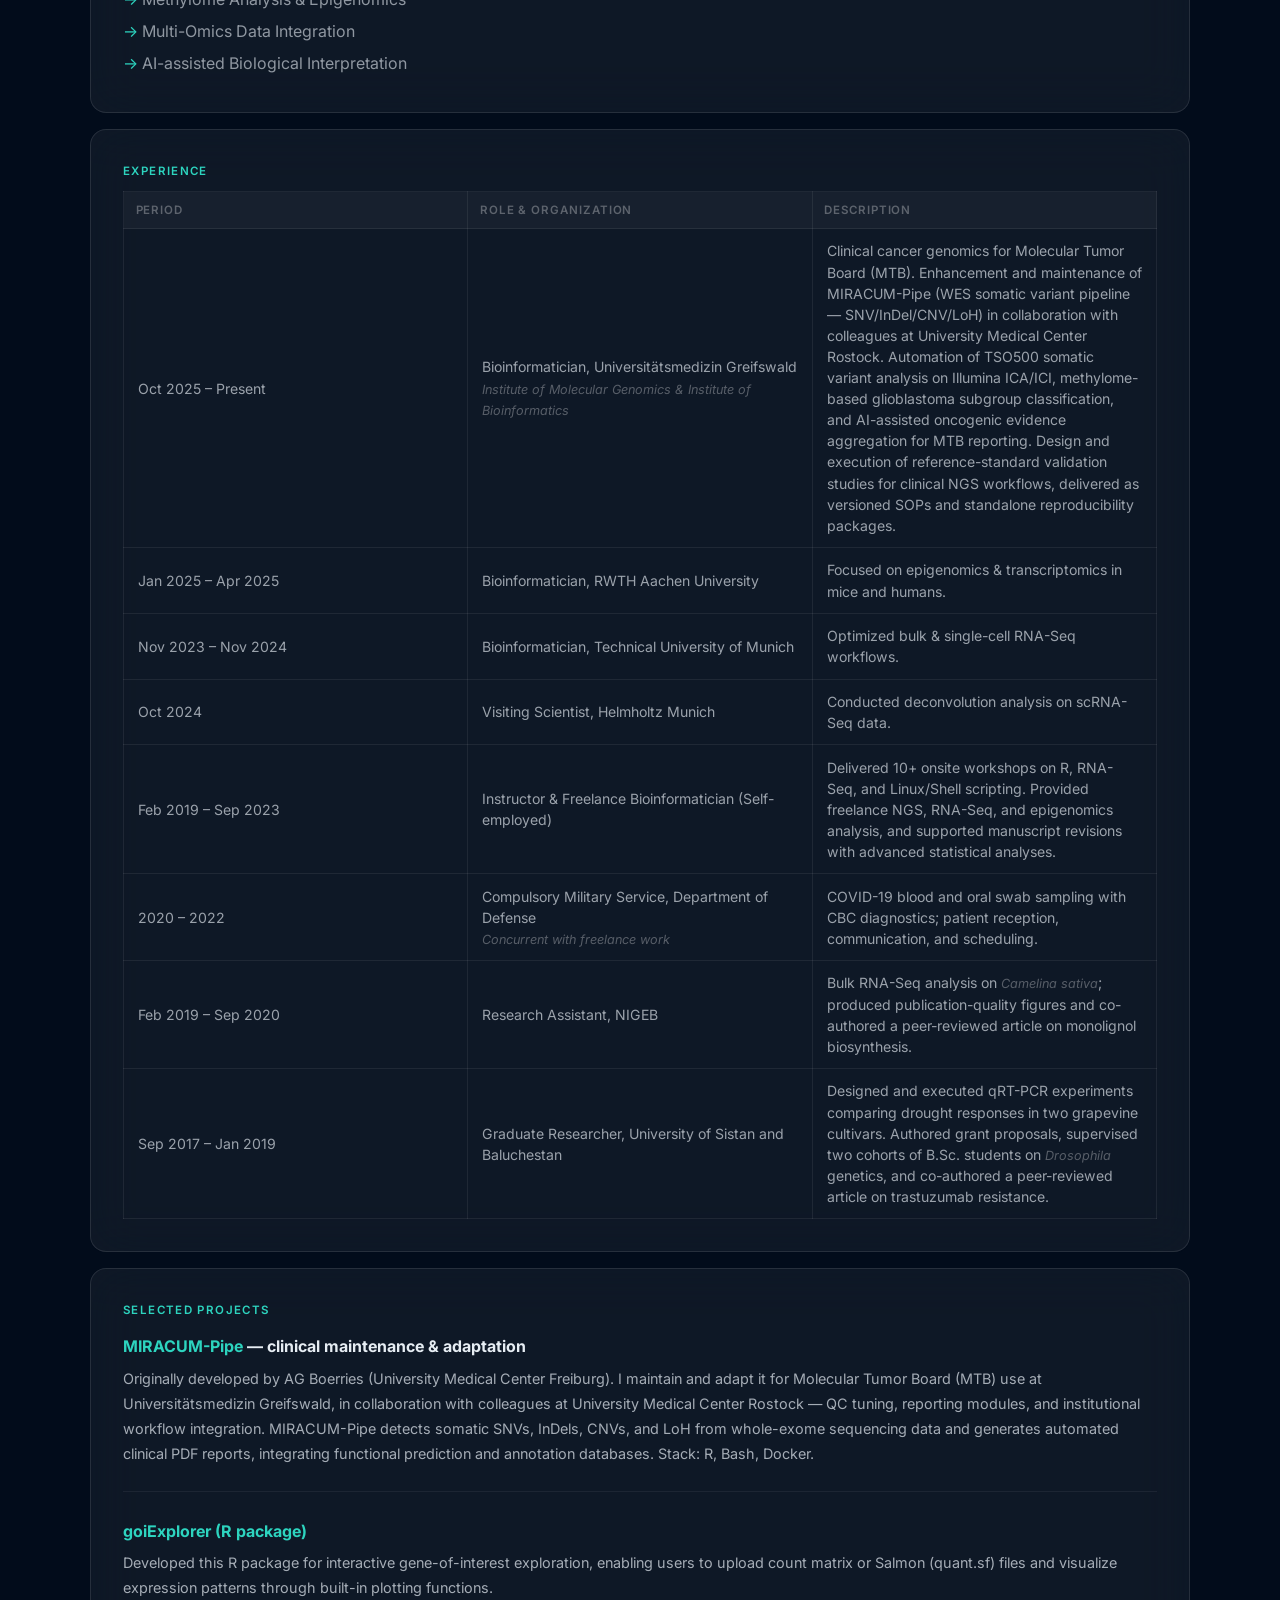
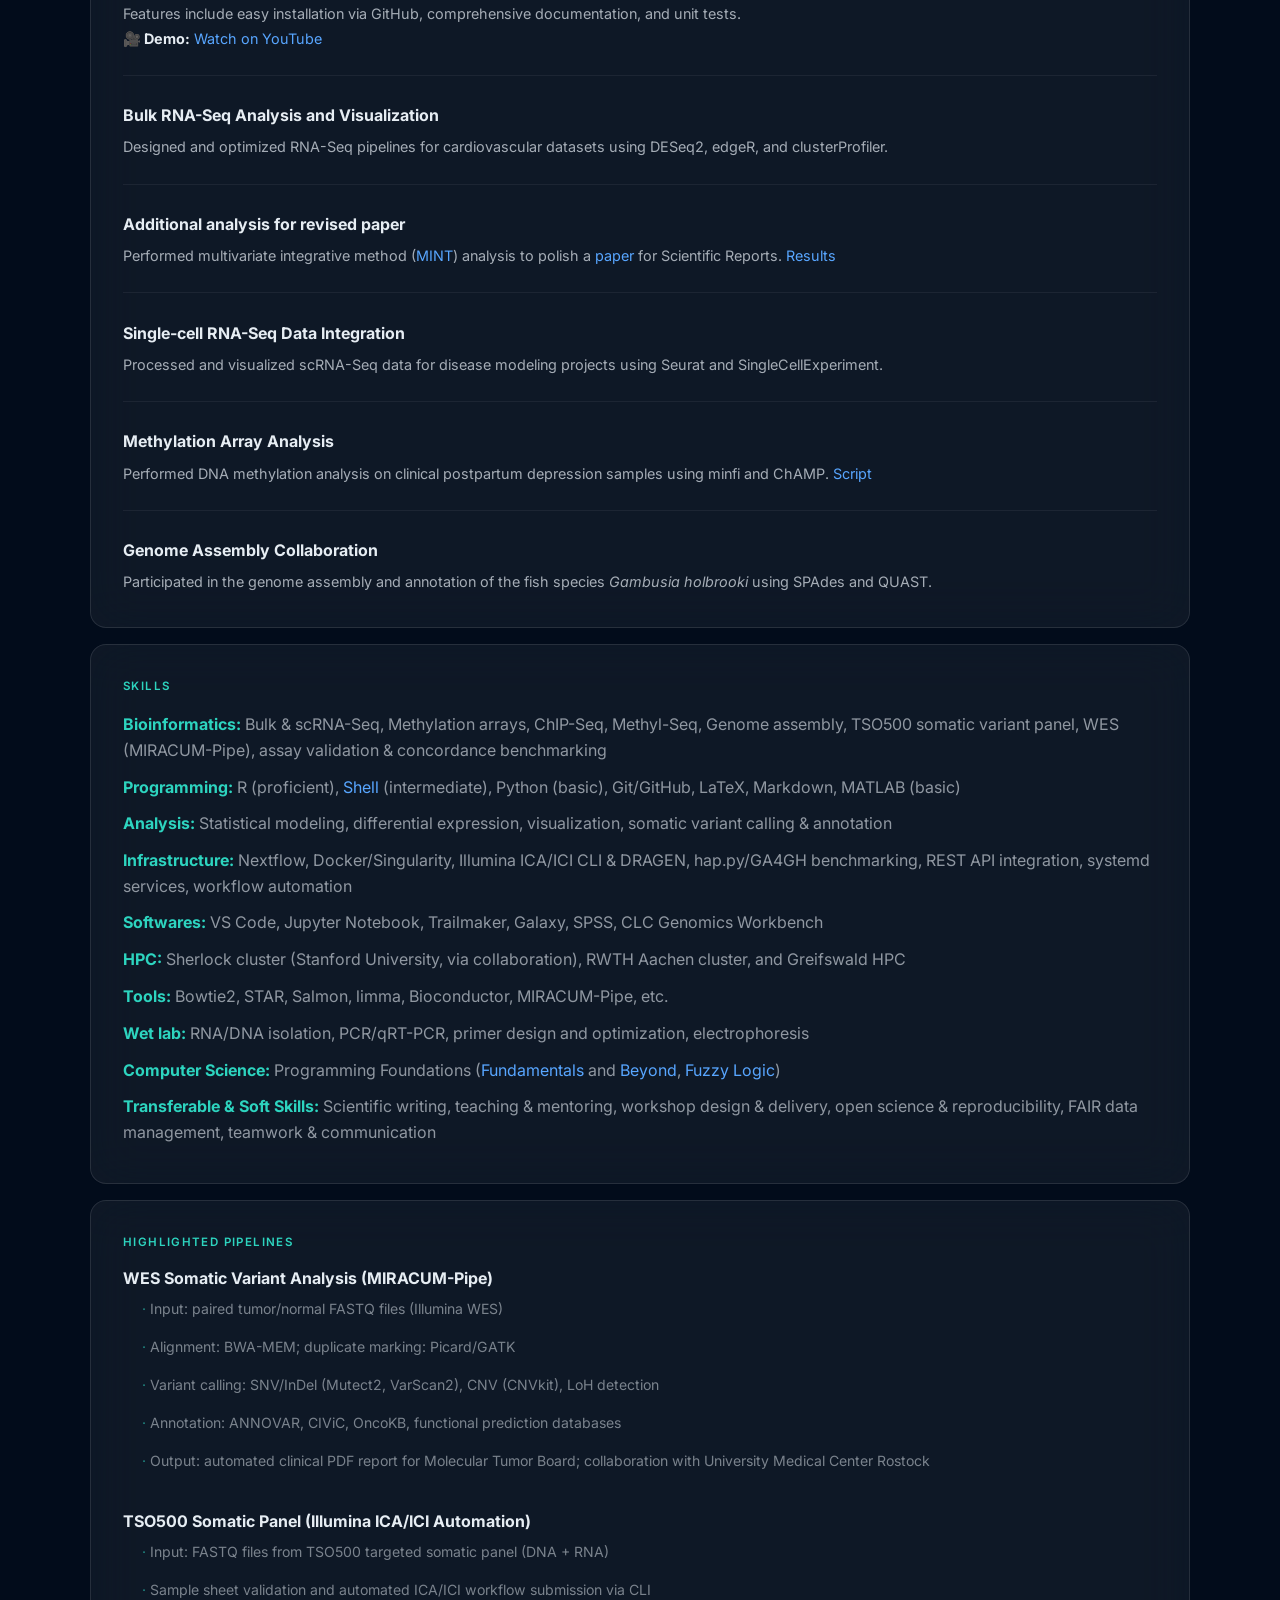
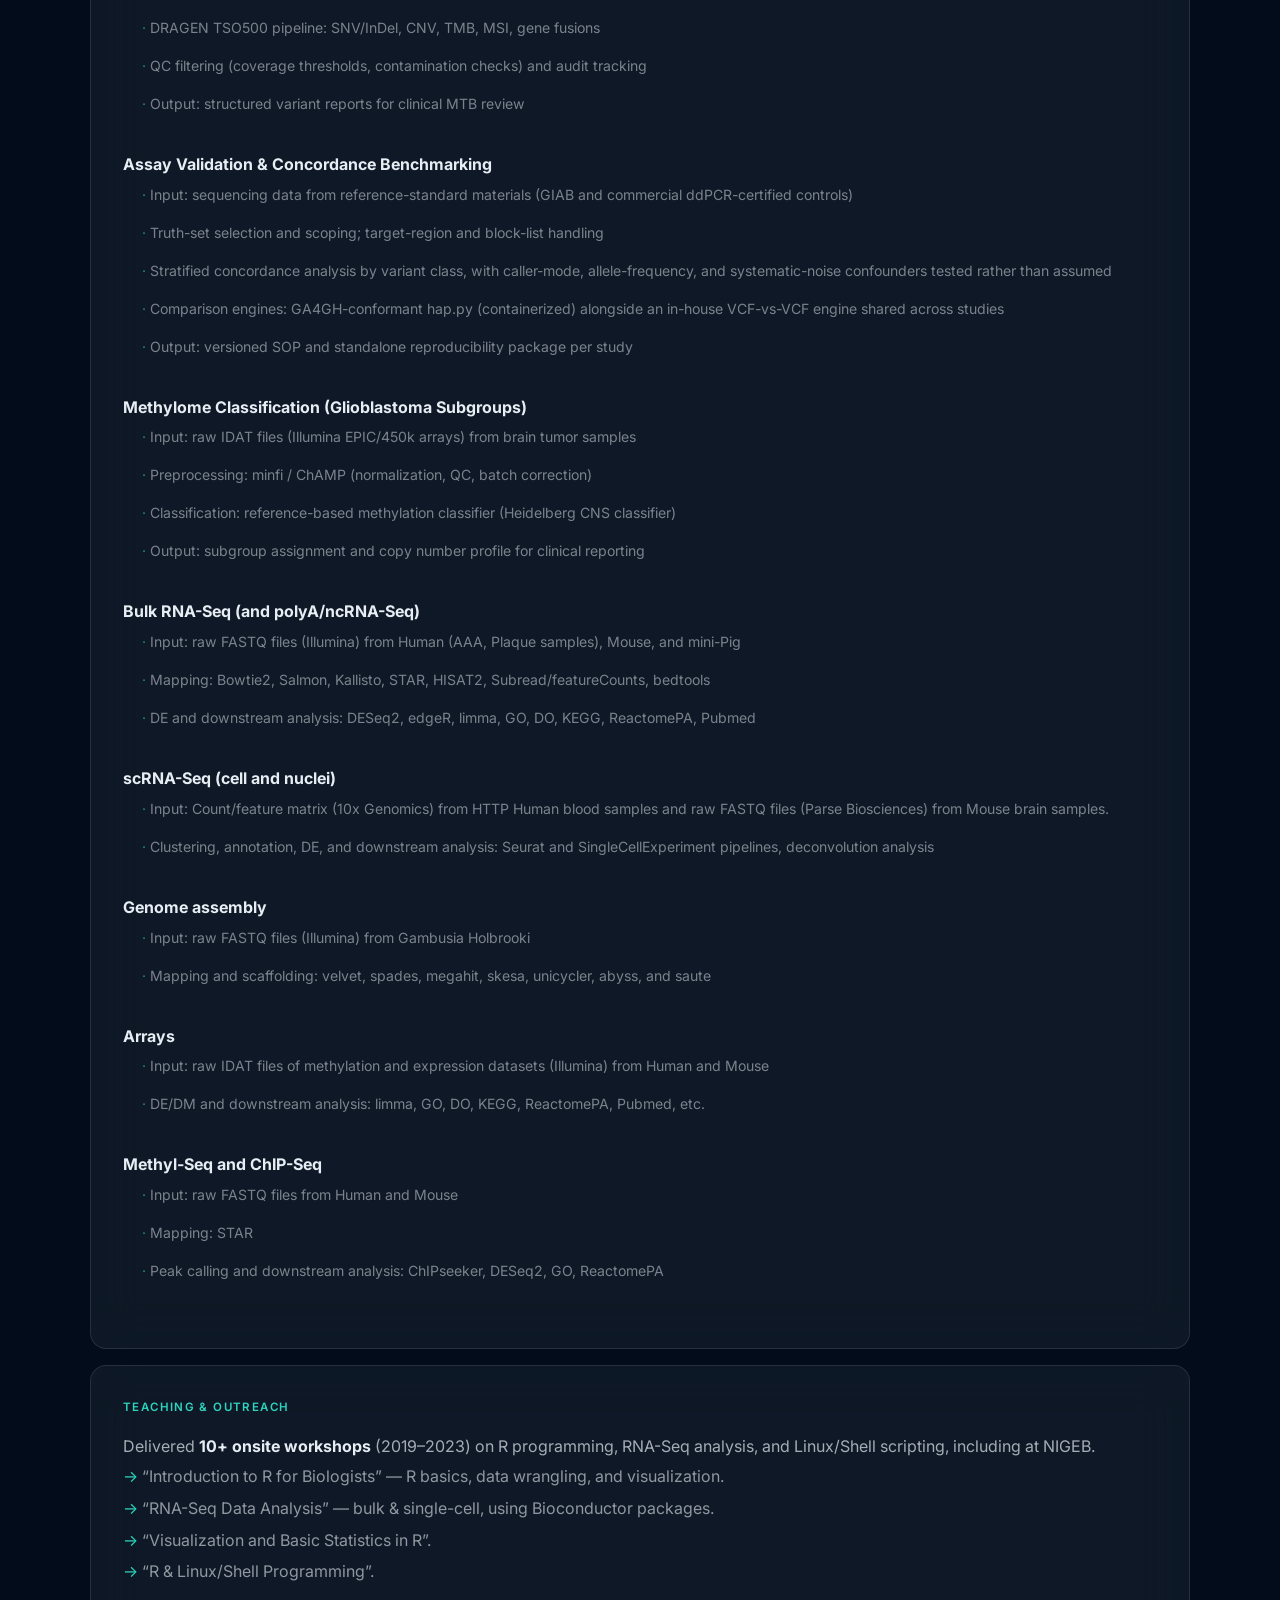
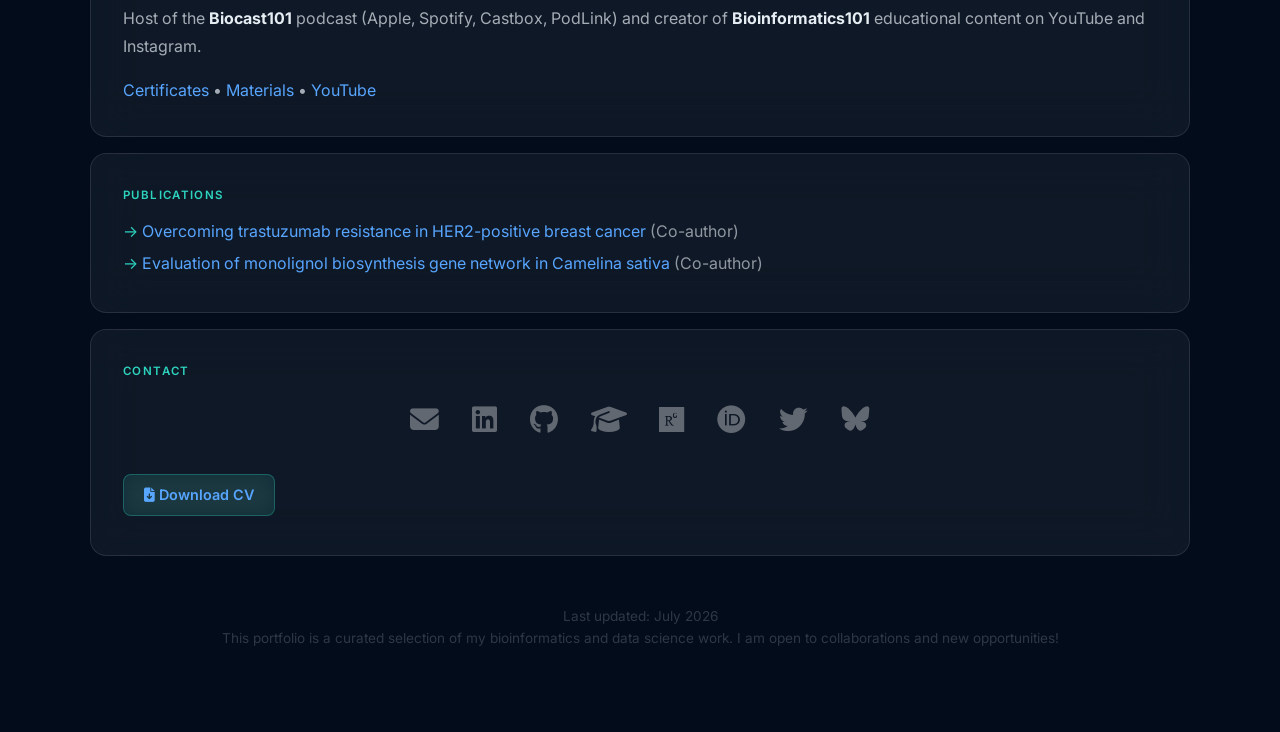
==== commit 07b02630: "Add assay validation and reproducibility" ====
--- a/index.html
+++ b/index.html
@@ -105,7 +105,7 @@
     <section id="about" class="section">
       <h2>About Me</h2>
       <p>
-        I trained as a biologist and now build the bioinformatics infrastructure that turns complex omics datasets into actionable clinical and biological insight. Currently, I work as a Bioinformatician at Universitätsmedizin Greifswald (Institute of Molecular Genomics &amp; Institute of Bioinformatics), where I build and maintain clinical cancer genomics infrastructure for the Molecular Tumor Board—including enhancement of <a href="https://github.com/AG-Boerries/MIRACUM-Pipe" target="_blank"><strong>MIRACUM-Pipe</strong></a> in collaboration with colleagues at University Medical Center Rostock, TSO500 somatic variant workflow automation, and methylome-based glioblastoma classification. Since 2017, I've developed and optimized pipelines for bulk and single-cell RNA sequencing, DNA methylation analysis, and genome assembly—combining hands-on wet-lab experience with advanced computational expertise. I also authored <a href="https://github.com/mortezasabri/goiExplorer" target="_blank"><strong>goiExplorer</strong></a>, an R package for interactive gene-of-interest exploration from count matrices or Salmon outputs.
+        I trained as a biologist and now build the bioinformatics infrastructure that turns complex omics datasets into actionable clinical and biological insight. Currently, I work as a Bioinformatician at Universitätsmedizin Greifswald (Institute of Molecular Genomics &amp; Institute of Bioinformatics), where I build and maintain clinical cancer genomics infrastructure for the Molecular Tumor Board—including enhancement of <a href="https://github.com/AG-Boerries/MIRACUM-Pipe" target="_blank"><strong>MIRACUM-Pipe</strong></a> in collaboration with colleagues at University Medical Center Rostock, TSO500 somatic variant workflow automation, reference-standard validation of clinical NGS assays, and methylome-based glioblastoma classification. Since 2017, I've developed and optimized pipelines for bulk and single-cell RNA sequencing, DNA methylation analysis, and genome assembly—combining hands-on wet-lab experience with advanced computational expertise. I also authored <a href="https://github.com/mortezasabri/goiExplorer" target="_blank"><strong>goiExplorer</strong></a>, an R package for interactive gene-of-interest exploration from count matrices or Salmon outputs.
       </p>
     </section>
 
@@ -115,6 +115,7 @@
       <ul>
         <li>Clinical Cancer Genomics &amp; Computational Oncology</li>
         <li>Molecular Tumor Board (MTB) Infrastructure &amp; Reporting</li>
+        <li>Clinical Assay Validation &amp; Reproducibility</li>
         <li>Transcriptomics (bulk and single-cell)</li>
         <li>Methylome Analysis &amp; Epigenomics</li>
         <li>Multi-Omics Data Integration</li>
@@ -133,7 +134,7 @@
           <tr>
             <td>Oct 2025 – Present</td>
             <td>Bioinformatician, Universitätsmedizin Greifswald<br><em>Institute of Molecular Genomics &amp; Institute of Bioinformatics</em></td>
-            <td>Clinical cancer genomics for Molecular Tumor Board (MTB). Enhancement and maintenance of MIRACUM-Pipe (WES somatic variant pipeline — SNV/InDel/CNV/LoH) in collaboration with colleagues at University Medical Center Rostock. Automation of TSO500 somatic variant analysis on Illumina ICA/ICI, methylome-based glioblastoma subgroup classification, and AI-assisted oncogenic evidence aggregation for MTB reporting.</td>
+            <td>Clinical cancer genomics for Molecular Tumor Board (MTB). Enhancement and maintenance of MIRACUM-Pipe (WES somatic variant pipeline — SNV/InDel/CNV/LoH) in collaboration with colleagues at University Medical Center Rostock. Automation of TSO500 somatic variant analysis on Illumina ICA/ICI, methylome-based glioblastoma subgroup classification, and AI-assisted oncogenic evidence aggregation for MTB reporting. Design and execution of reference-standard validation studies for clinical NGS workflows, delivered as versioned SOPs and standalone reproducibility packages.</td>
           </tr>
           <tr><td>Jan 2025 – Apr 2025</td><td>Bioinformatician, RWTH Aachen University</td><td>Focused on epigenomics & transcriptomics in mice and humans.</td></tr>
           <tr><td>Nov 2023 – Nov 2024</td><td>Bioinformatician, Technical University of Munich</td><td>Optimized bulk & single-cell RNA-Seq workflows.</td></tr>
@@ -192,10 +193,10 @@
     <section id="skills" class="section">
       <h2>Skills</h2>
       <ul>
-        <li><strong>Bioinformatics:</strong> Bulk &amp; scRNA-Seq, Methylation arrays, ChIP-Seq, Methyl-Seq, Genome assembly, TSO500 somatic variant panel, WES (MIRACUM-Pipe)</li>
+        <li><strong>Bioinformatics:</strong> Bulk &amp; scRNA-Seq, Methylation arrays, ChIP-Seq, Methyl-Seq, Genome assembly, TSO500 somatic variant panel, WES (MIRACUM-Pipe), assay validation &amp; concordance benchmarking</li>
         <li><strong>Programming:</strong> R (proficient), <a href="https://www.linkedin.com/learning/certificates/51acdfdd6b47b7e9ea3e01ff81405e565270b947ee1eb015ab79d7042e4e1a13" target="_blank">Shell</a> (intermediate), Python (basic), Git/GitHub, LaTeX, Markdown, MATLAB (basic)</li>
         <li><strong>Analysis:</strong> Statistical modeling, differential expression, visualization, somatic variant calling &amp; annotation</li>
-        <li><strong>Infrastructure:</strong> Nextflow, Docker/Singularity, Illumina ICA/ICI CLI, workflow automation</li>
+        <li><strong>Infrastructure:</strong> Nextflow, Docker/Singularity, Illumina ICA/ICI CLI &amp; DRAGEN, hap.py/GA4GH benchmarking, REST API integration, systemd services, workflow automation</li>
         <li><strong>Softwares:</strong> VS Code, Jupyter Notebook, Trailmaker, Galaxy, SPSS, CLC Genomics Workbench</li>
         <li><strong>HPC:</strong> Sherlock cluster (Stanford University, via collaboration), RWTH Aachen cluster, and Greifswald HPC</li>
         <li><strong>Tools:</strong> Bowtie2, STAR, Salmon, limma, Bioconductor, MIRACUM-Pipe, etc.</li>
@@ -225,6 +226,15 @@
             <li>DRAGEN TSO500 pipeline: SNV/InDel, CNV, TMB, MSI, gene fusions</li>
             <li>QC filtering (coverage thresholds, contamination checks) and audit tracking</li>
             <li>Output: structured variant reports for clinical MTB review</li>
+          </ul>
+        </li>
+        <li><strong>Assay Validation &amp; Concordance Benchmarking</strong>
+          <ul>
+            <li>Input: sequencing data from reference-standard materials (GIAB and commercial ddPCR-certified controls)</li>
+            <li>Truth-set selection and scoping; target-region and block-list handling</li>
+            <li>Stratified concordance analysis by variant class, with caller-mode, allele-frequency, and systematic-noise confounders tested rather than assumed</li>
+            <li>Comparison engines: GA4GH-conformant hap.py (containerized) alongside an in-house VCF-vs-VCF engine shared across studies</li>
+            <li>Output: versioned SOP and standalone reproducibility package per study</li>
           </ul>
         </li>
         <li><strong>Methylome Classification (Glioblastoma Subgroups)</strong>
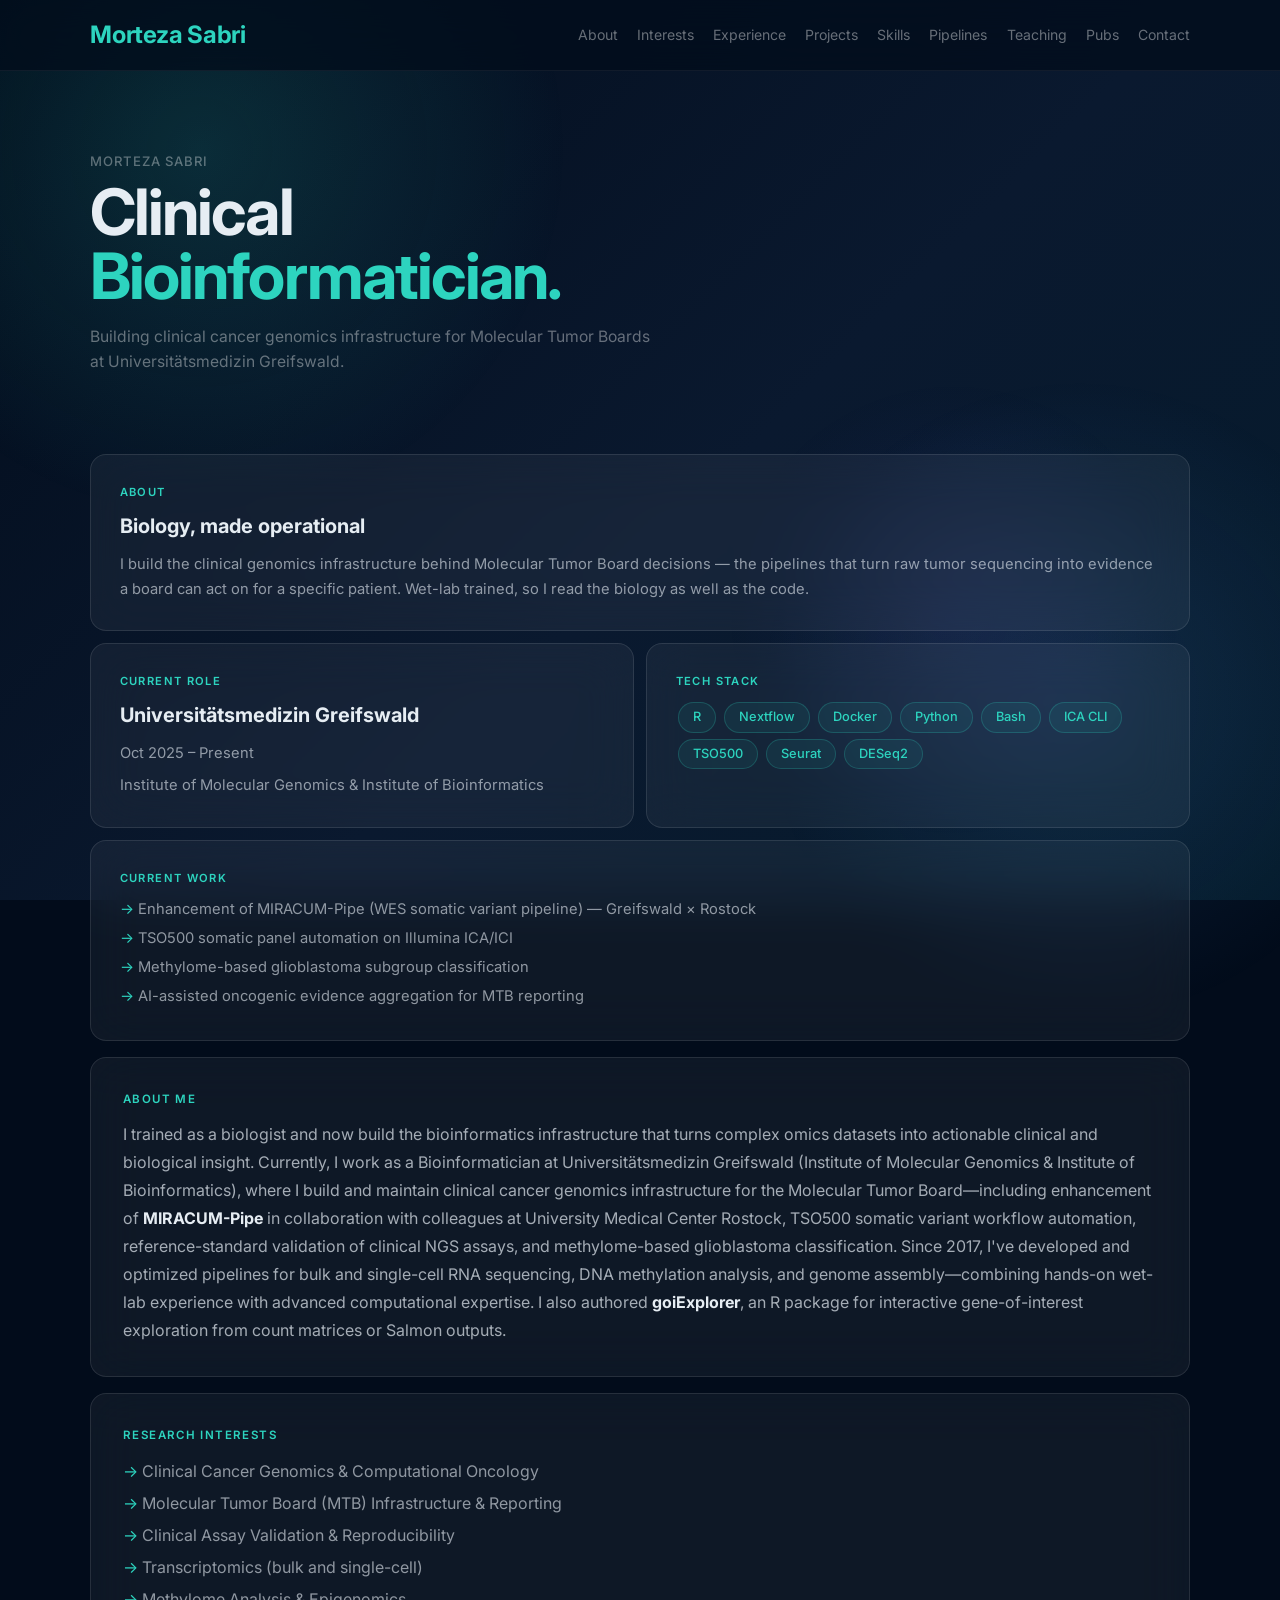
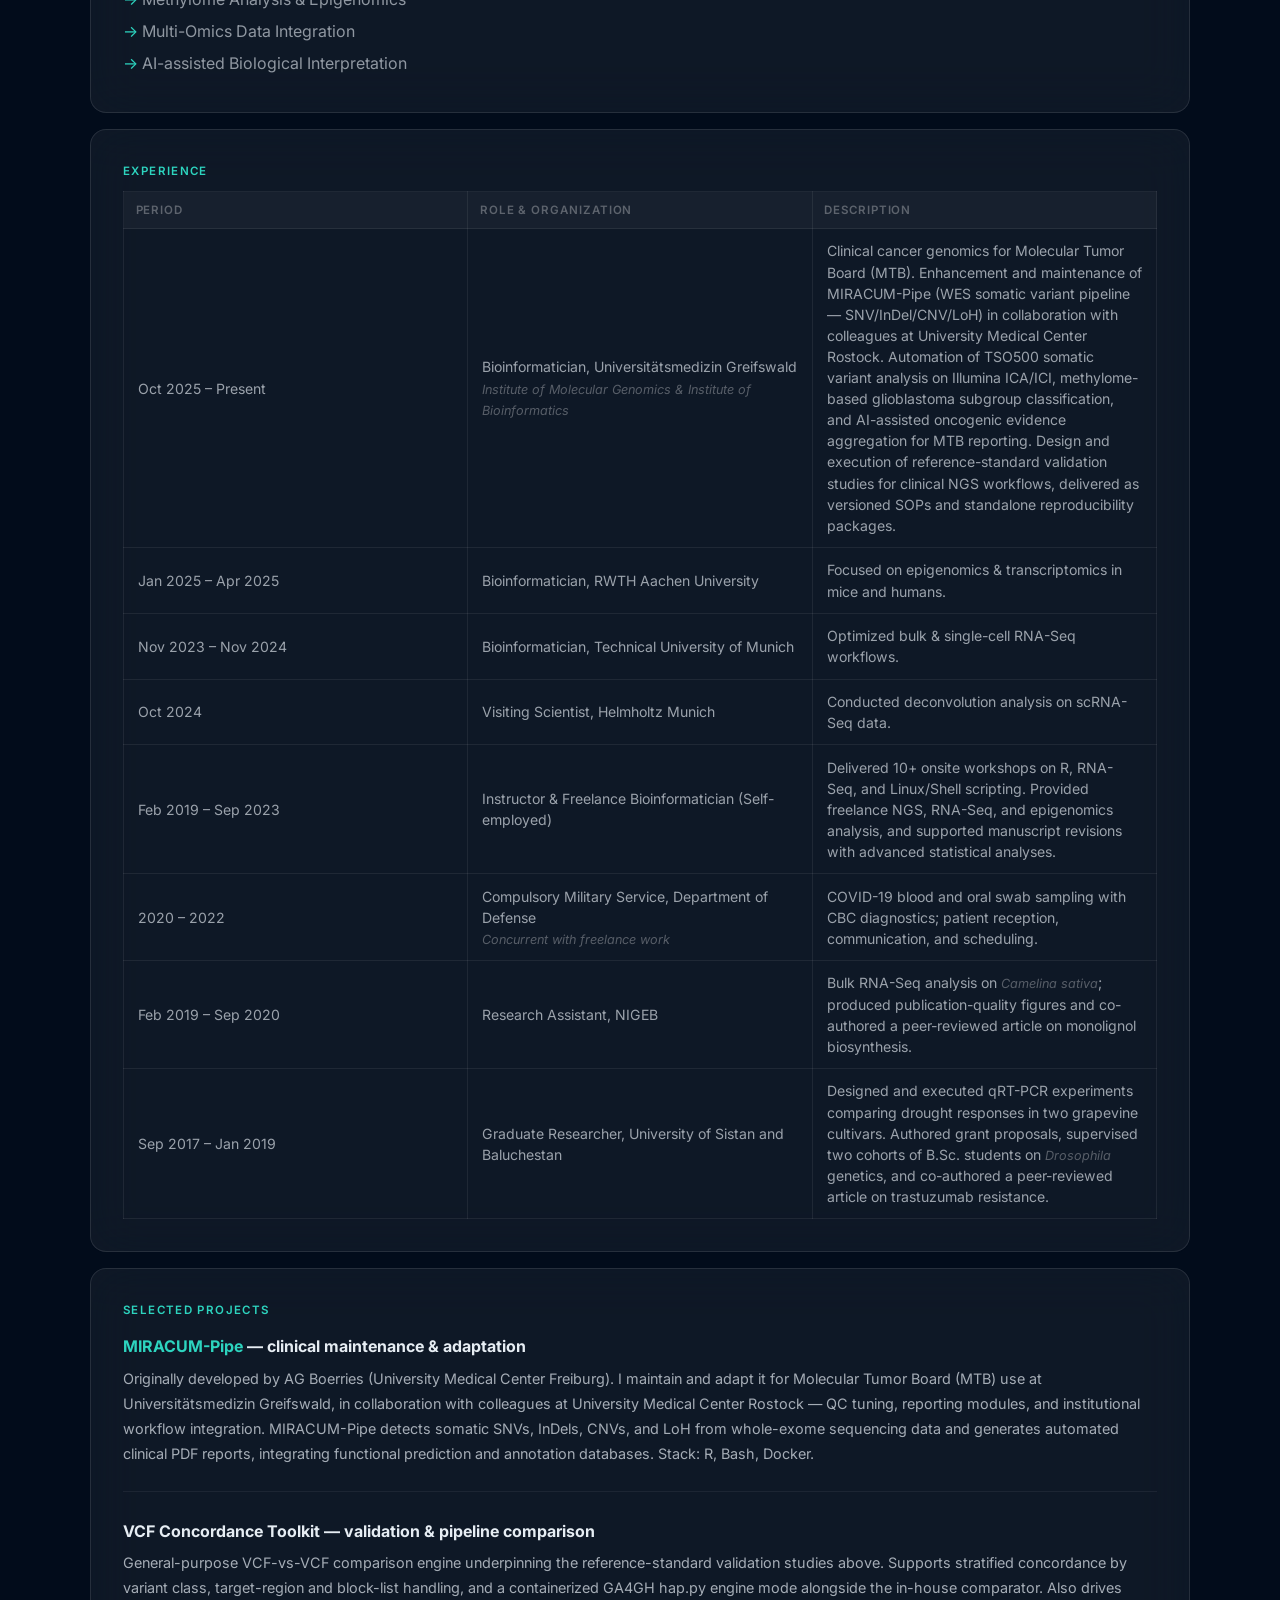
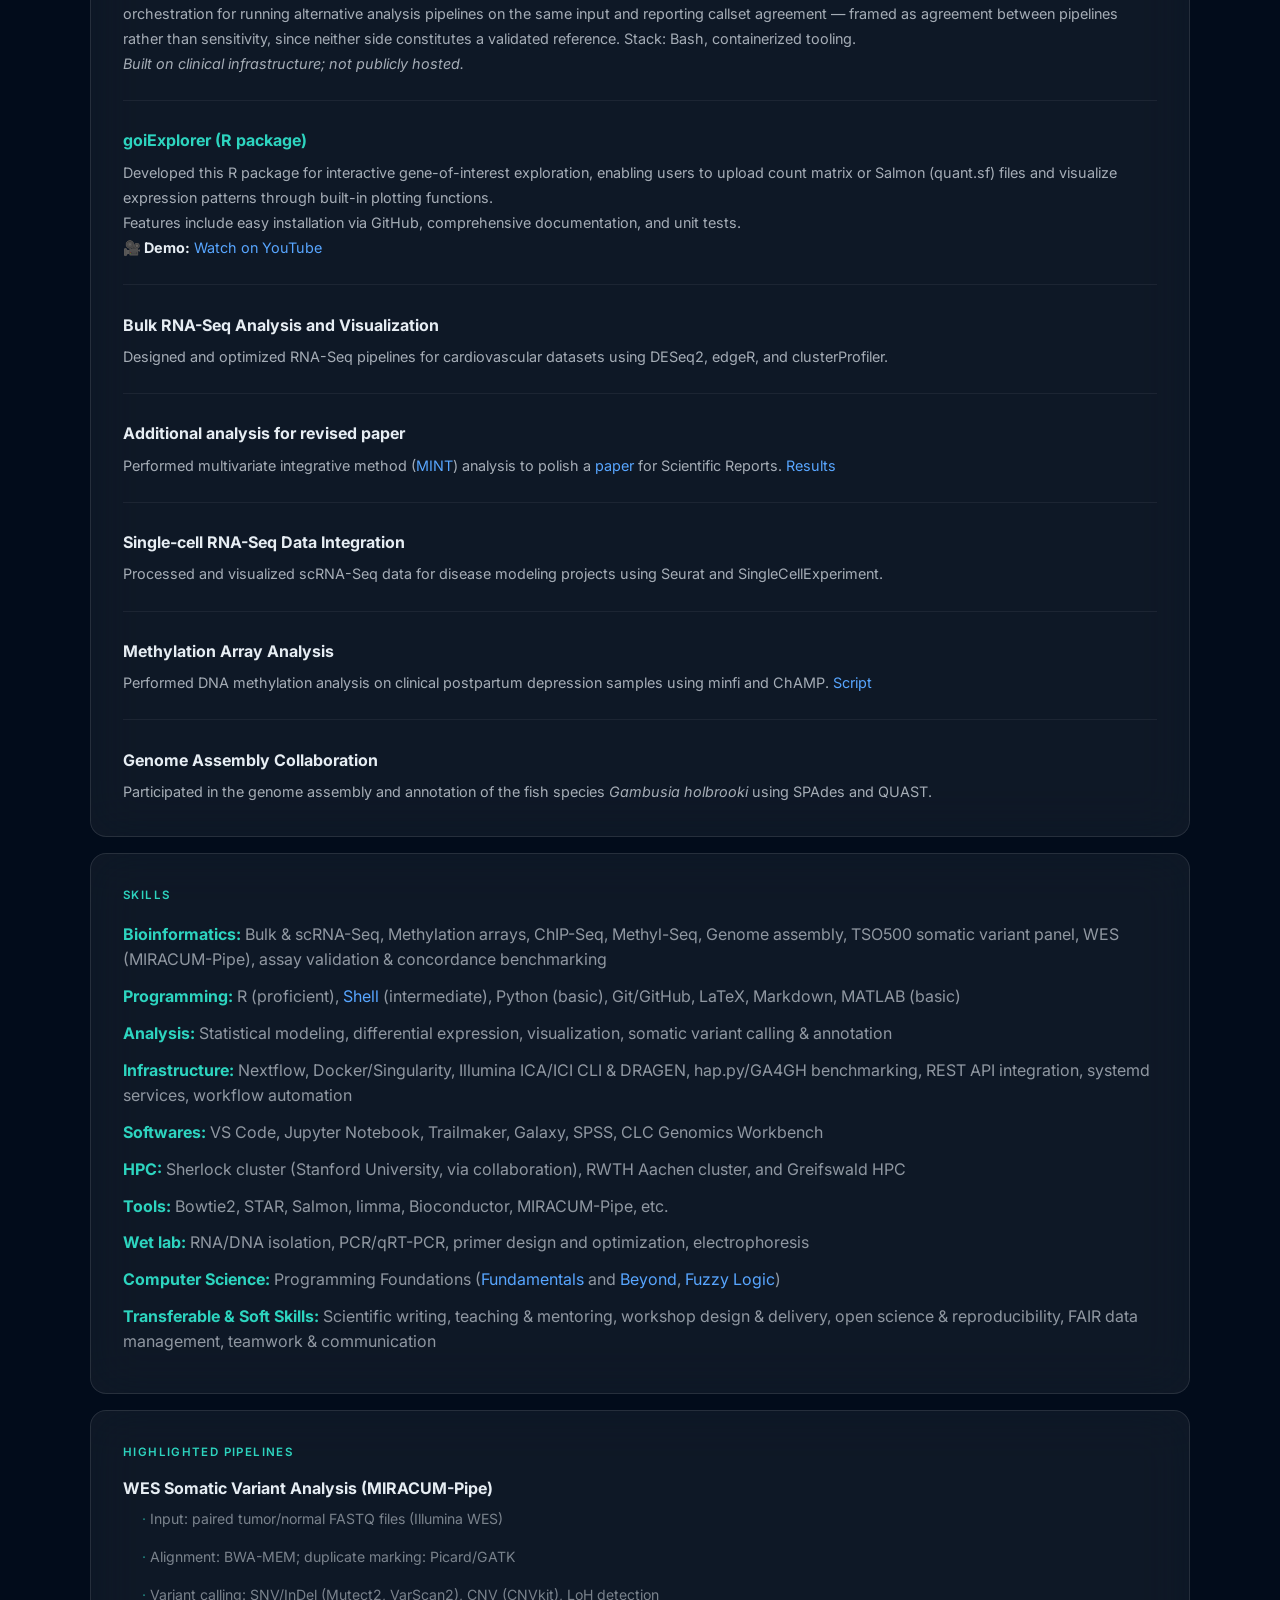
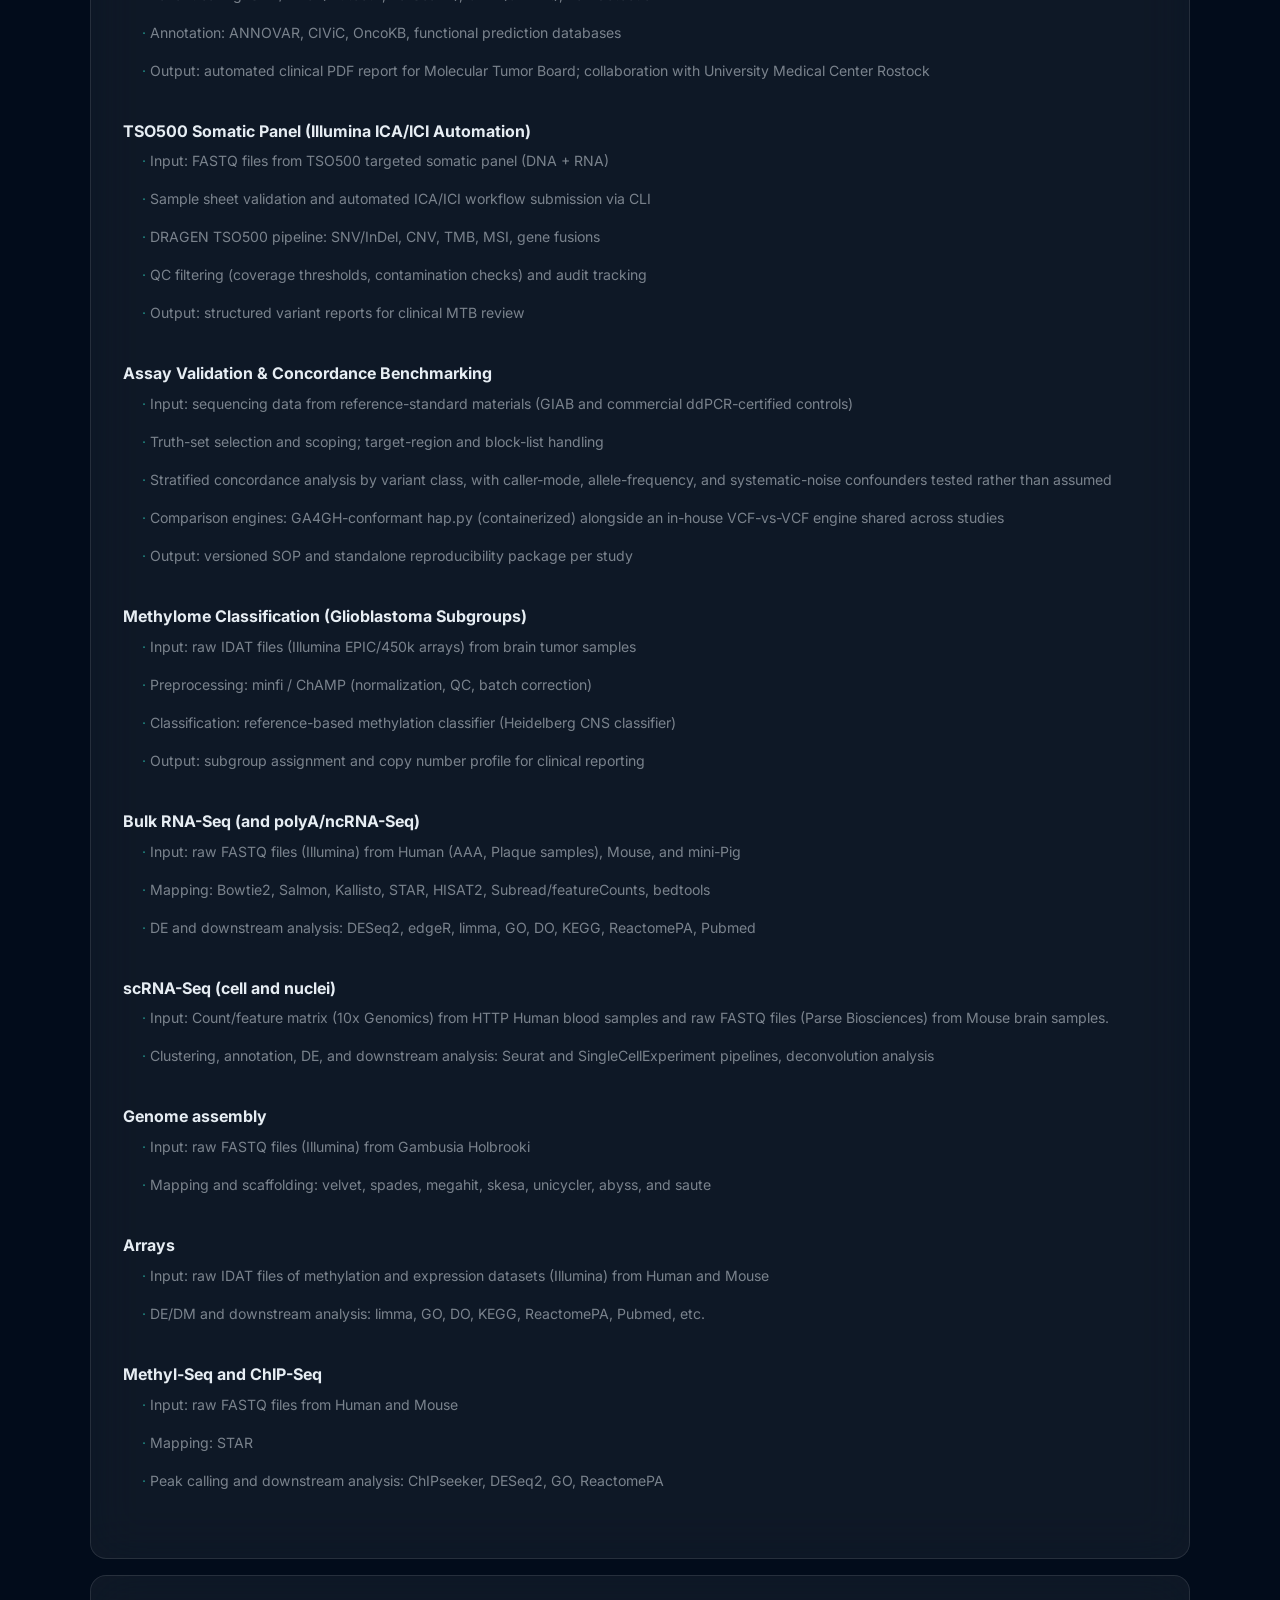
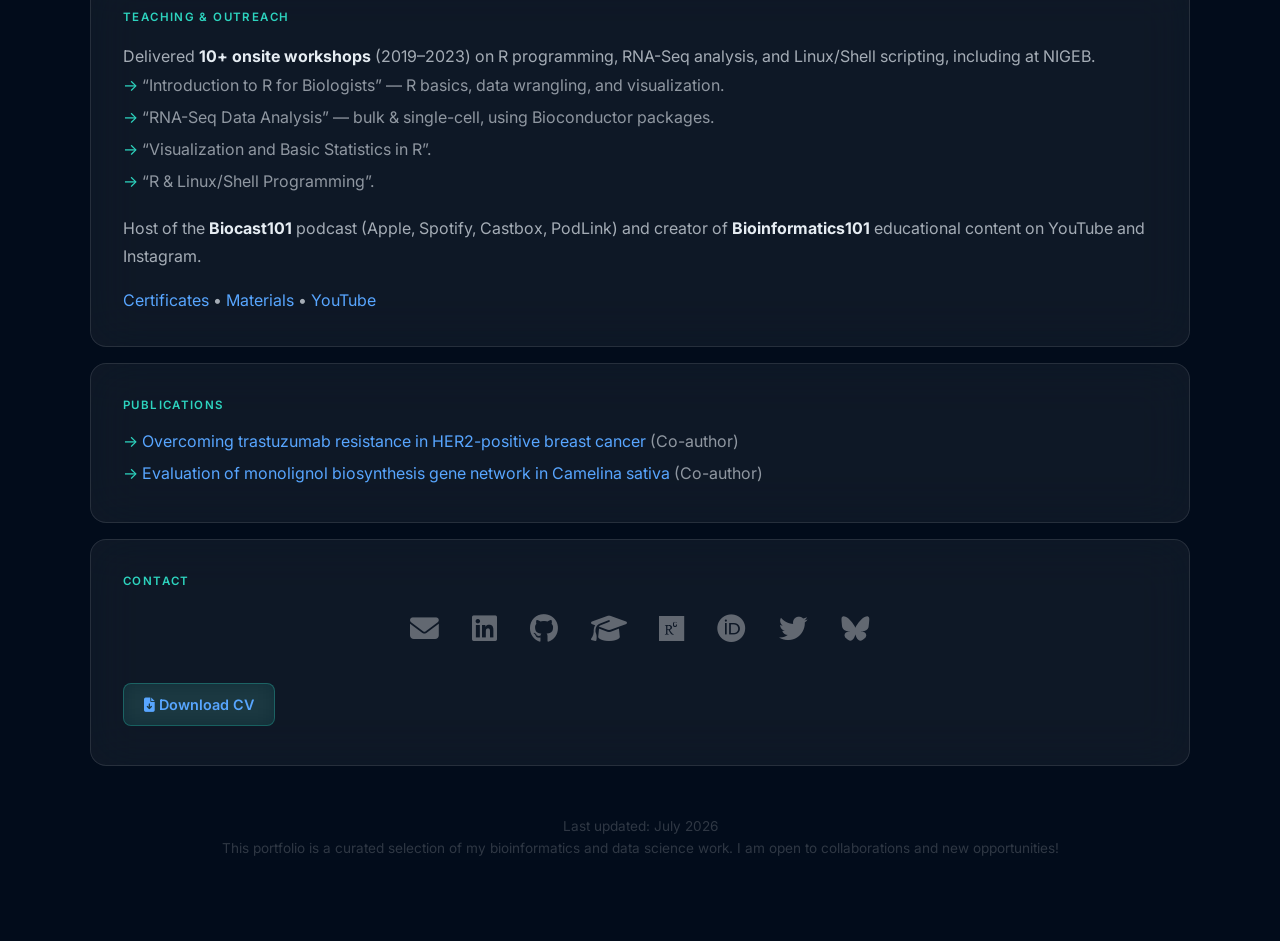
==== commit 92fda21d: "Add VCF concordance toolkit to selected projects" ====
--- a/index.html
+++ b/index.html
@@ -162,6 +162,17 @@
           </p>
         </li>
         <li>
+          <strong>VCF Concordance Toolkit — validation &amp; pipeline comparison</strong>
+          <p class="project-desc">
+            General-purpose VCF-vs-VCF comparison engine underpinning the reference-standard validation studies above.
+            Supports stratified concordance by variant class, target-region and block-list handling, and a containerized
+            GA4GH hap.py engine mode alongside the in-house comparator. Also drives orchestration for running alternative
+            analysis pipelines on the same input and reporting callset agreement — framed as agreement between pipelines
+            rather than sensitivity, since neither side constitutes a validated reference. Stack: Bash, containerized tooling.
+            <br><em>Built on clinical infrastructure; not publicly hosted.</em>
+          </p>
+        </li>
+        <li>
           <strong><a href="https://github.com/mortezasabri/goiExplorer" target="_blank">goiExplorer (R package)</a></strong>
           <p class="project-desc">
             Developed this R package for interactive gene-of-interest exploration, enabling users to upload count
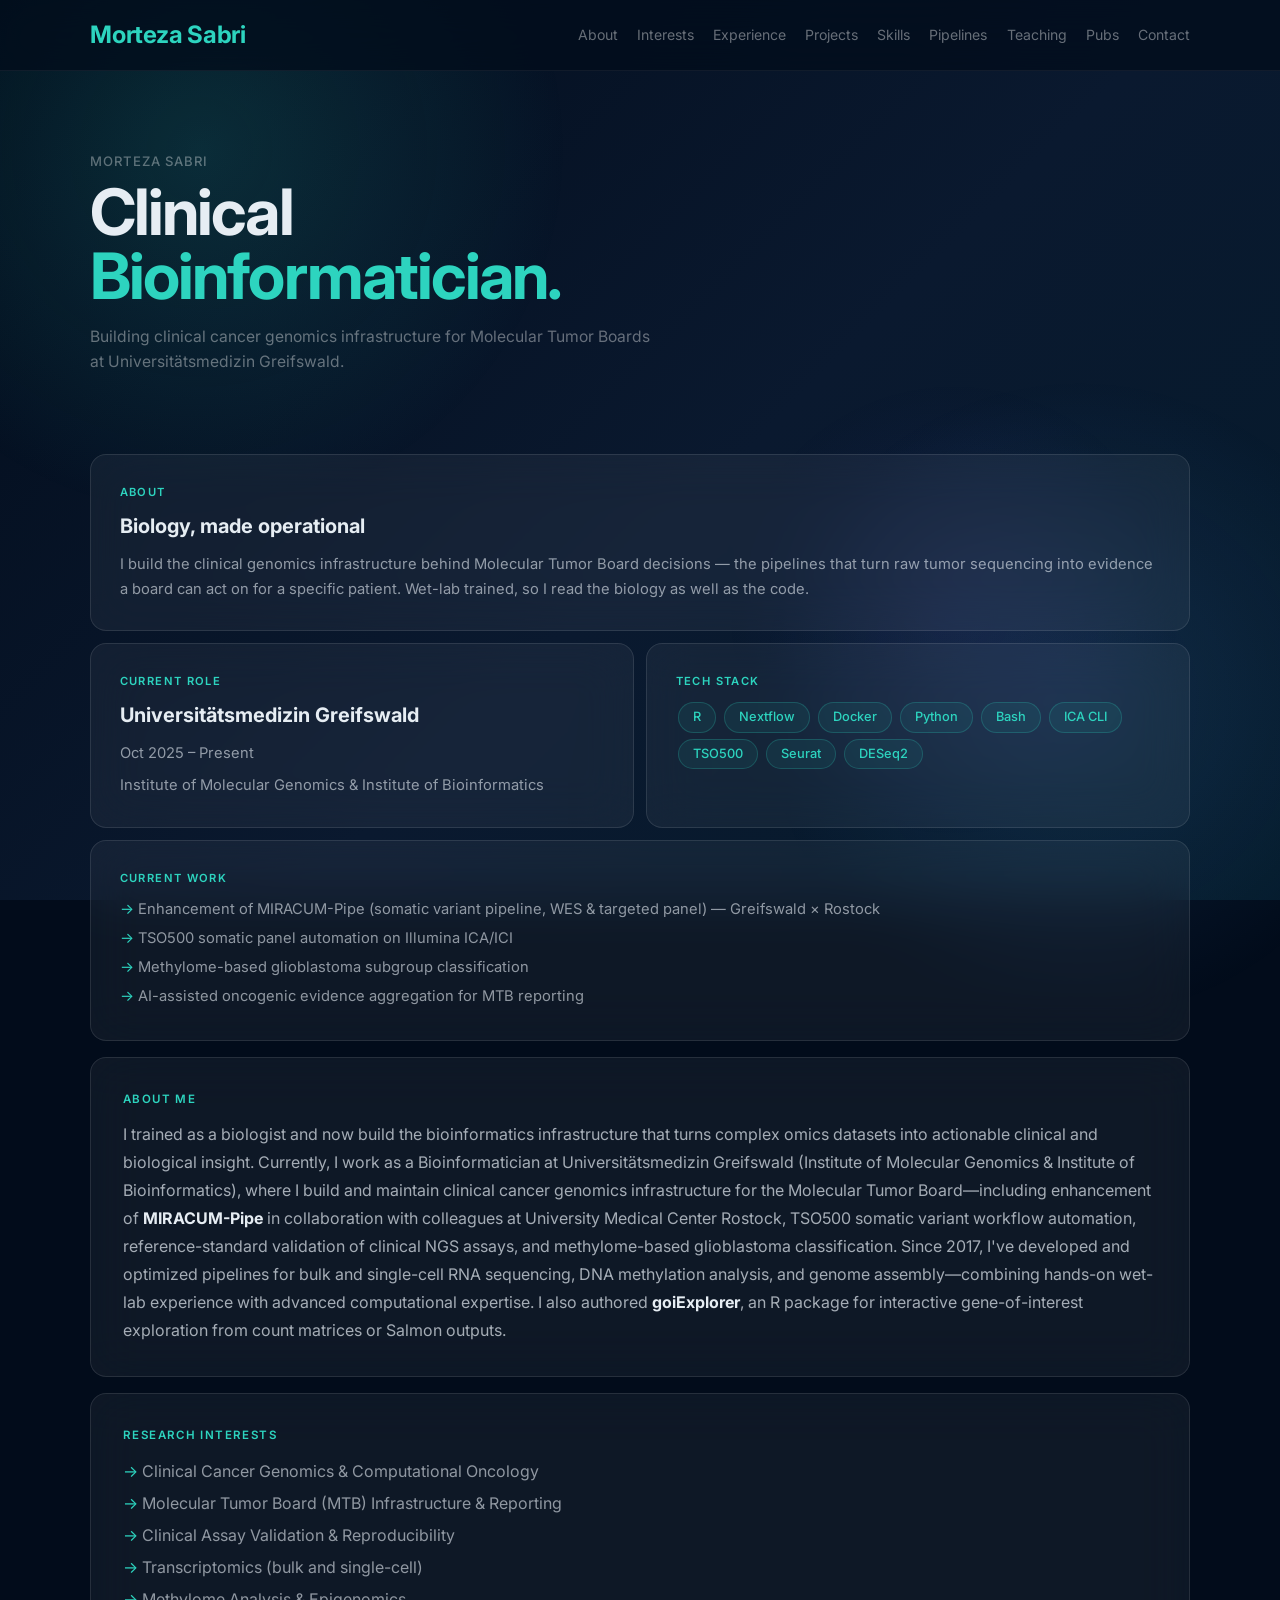
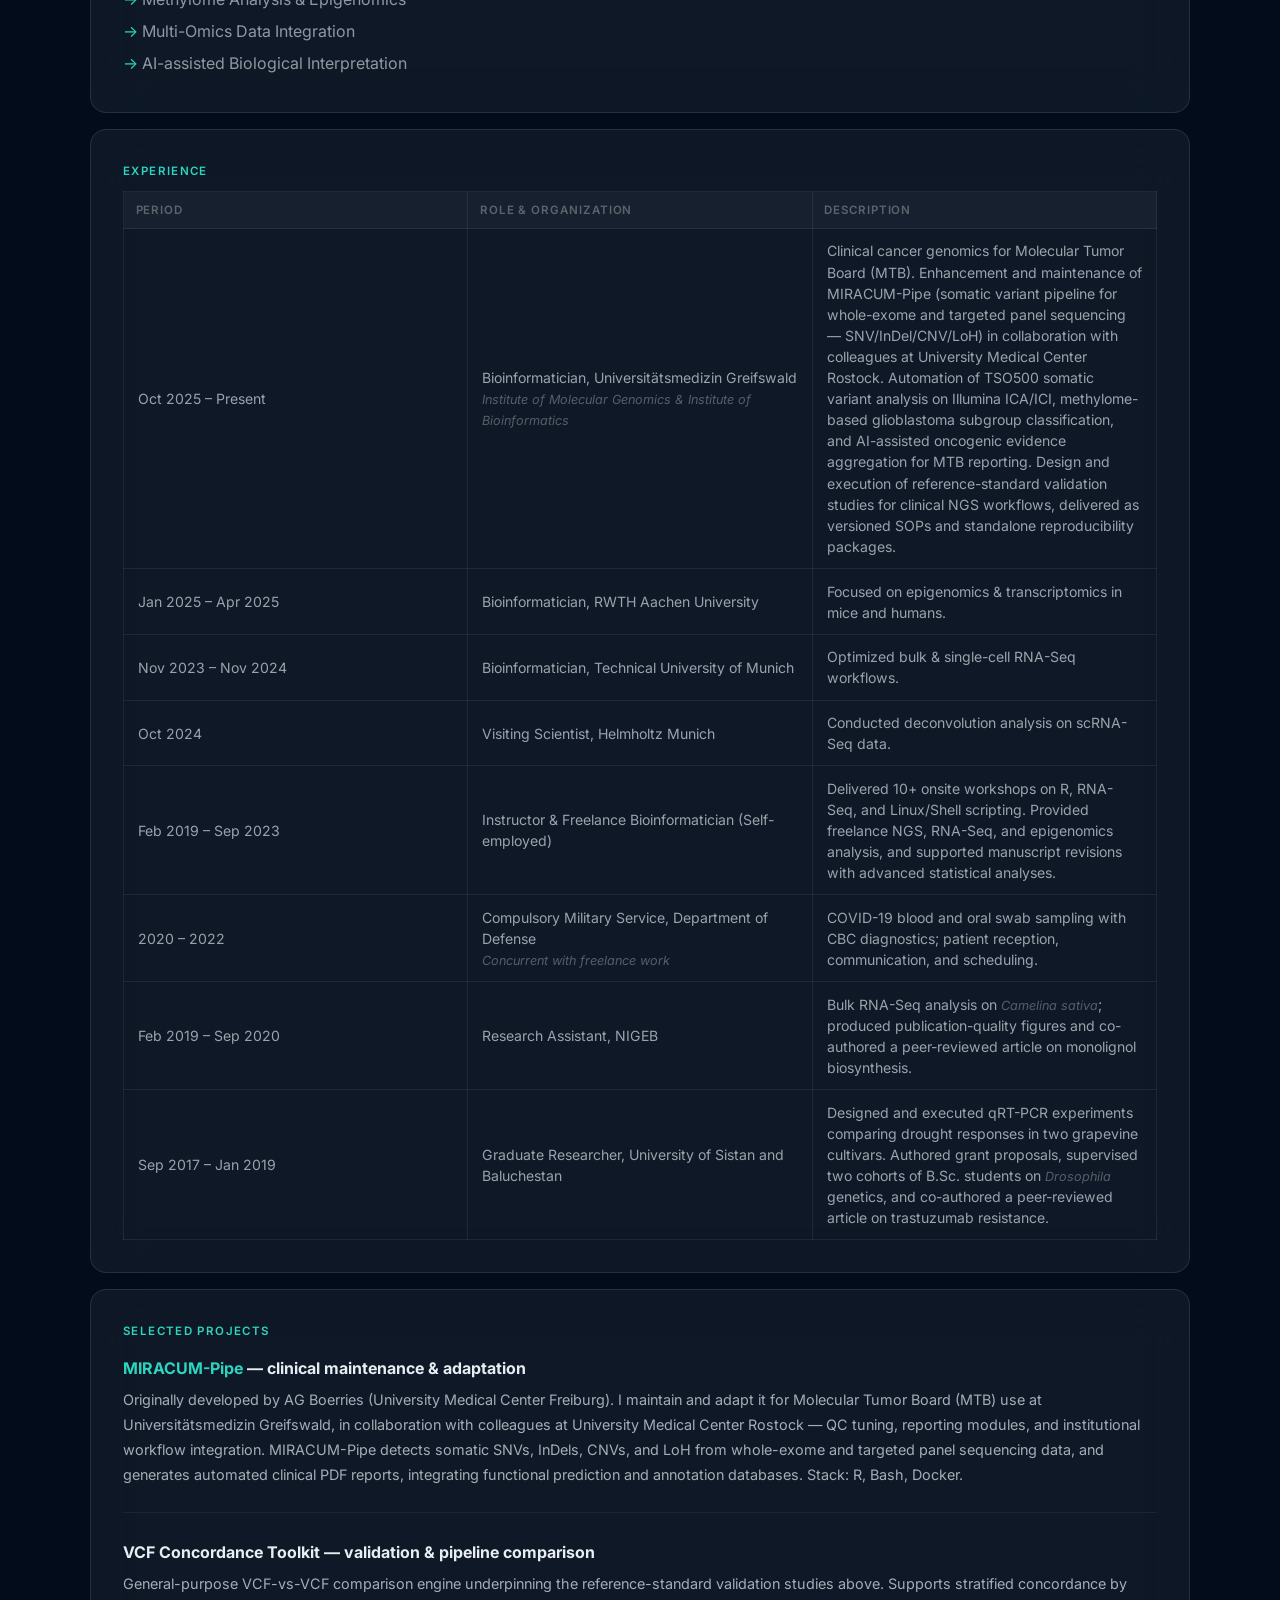
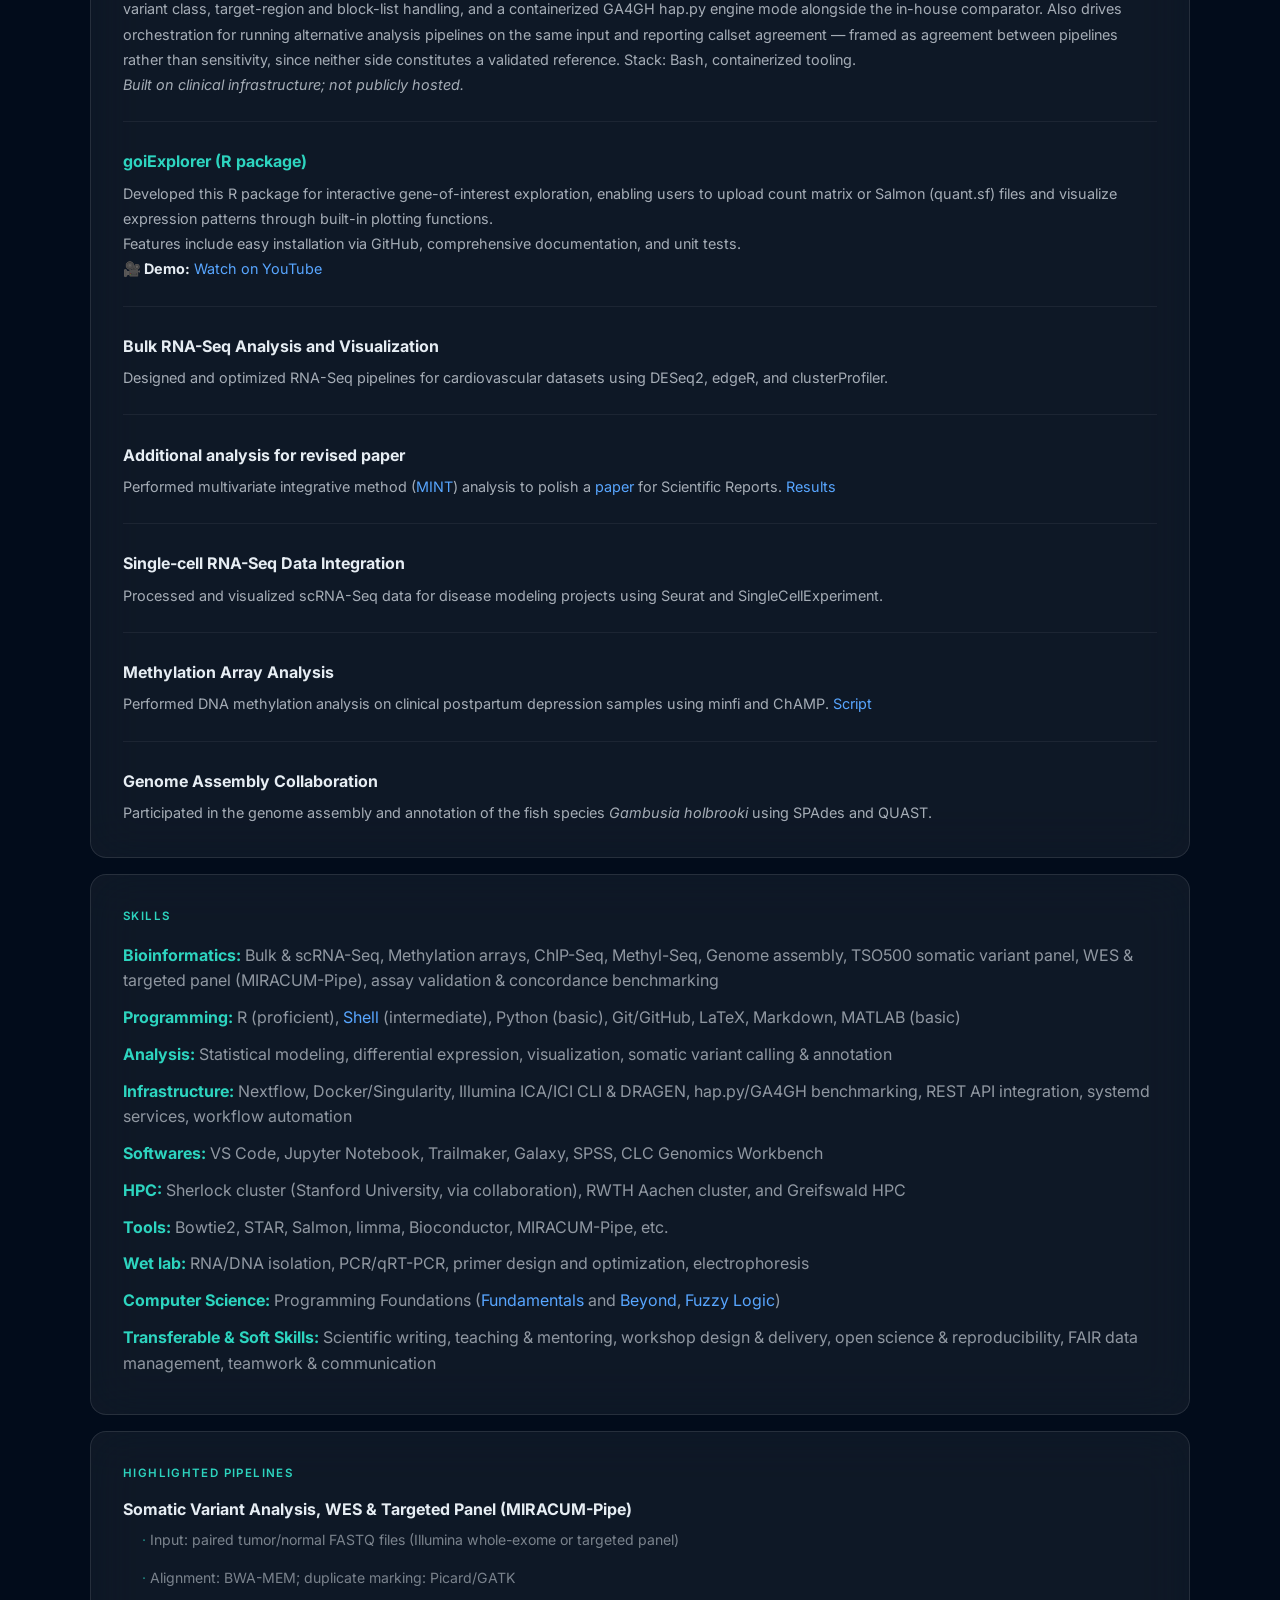
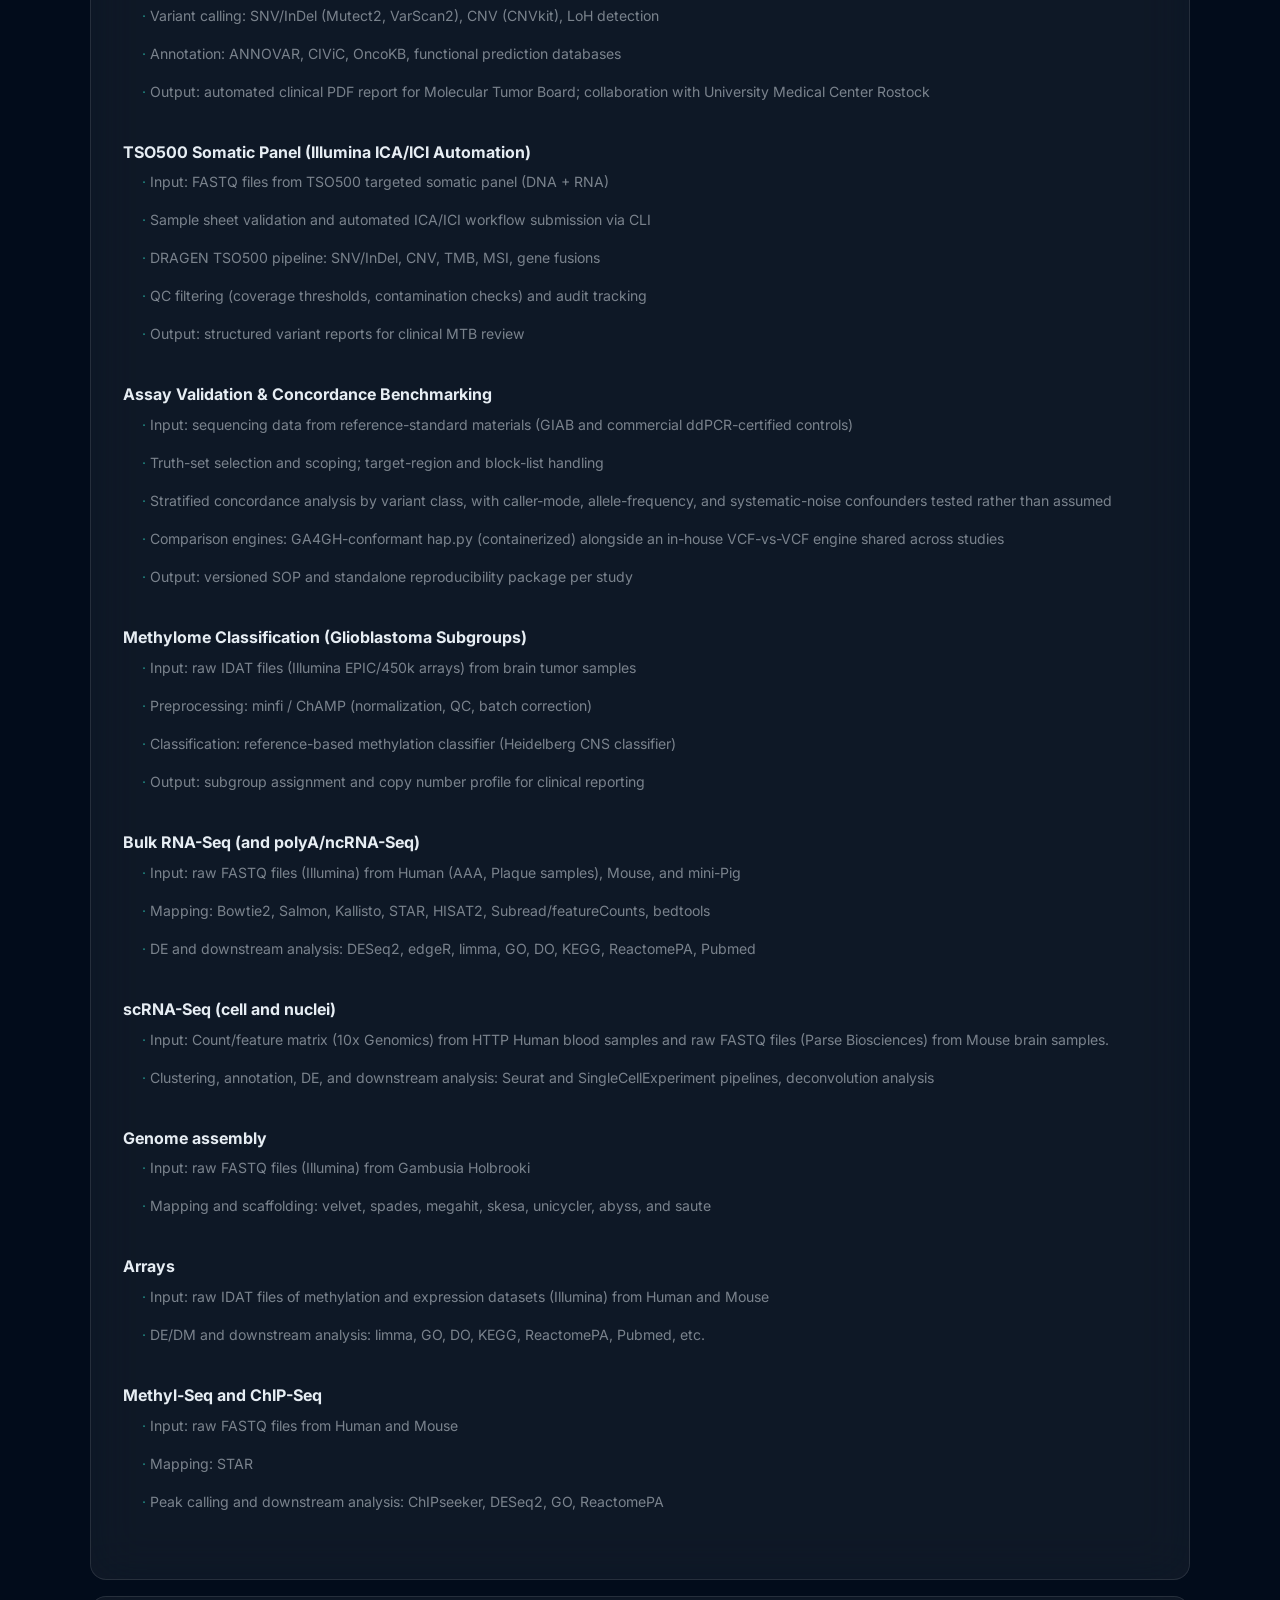
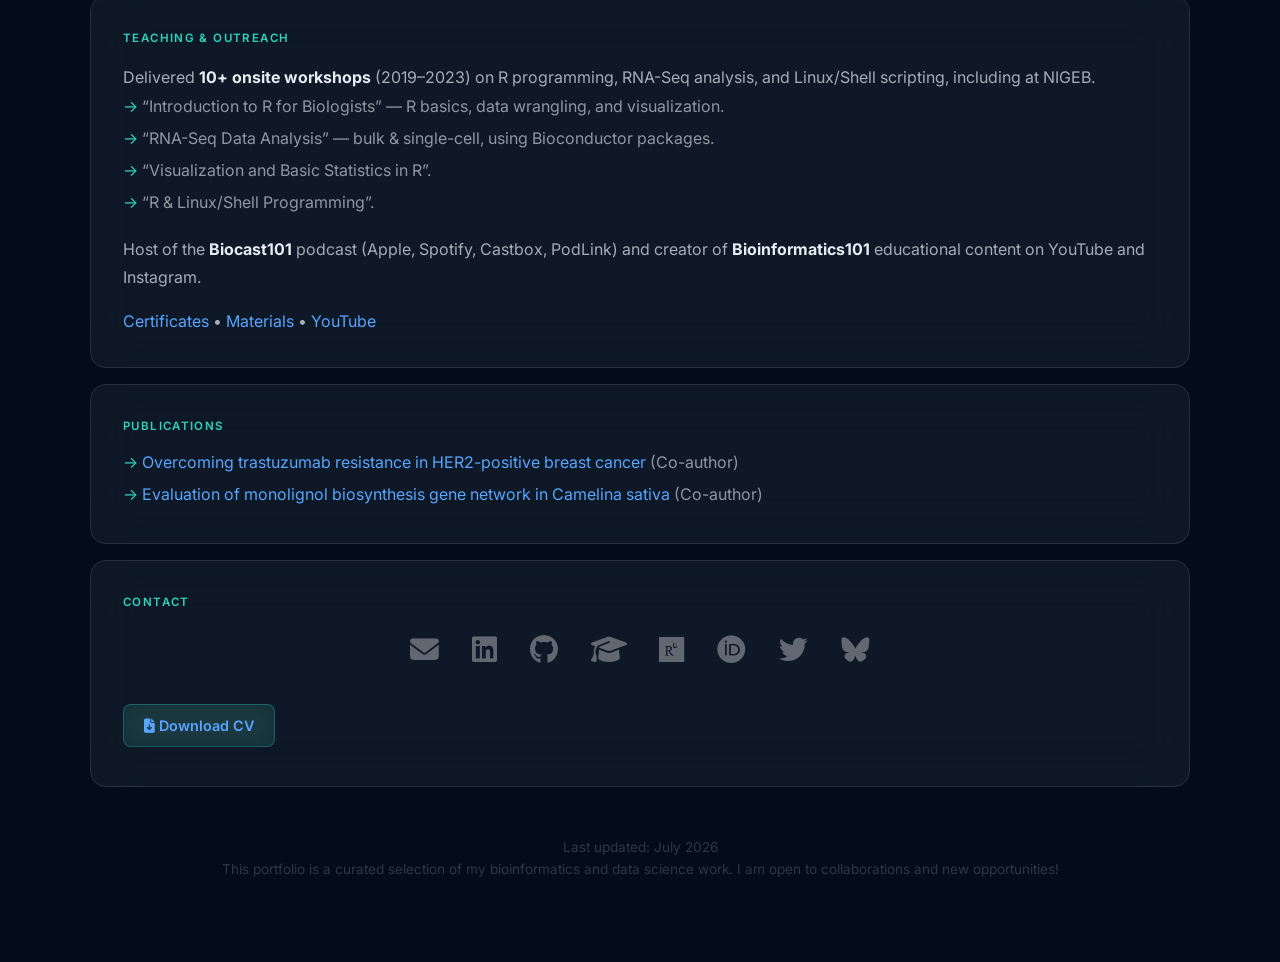
==== commit 64fe99f0: "Correct MIRACUM-Pipe scope: whole-exome and targeted panel" ====
--- a/index.html
+++ b/index.html
@@ -93,7 +93,7 @@
       <div class="glass-card wide">
         <div class="card-label">Current Work</div>
         <ul>
-          <li>Enhancement of MIRACUM-Pipe (WES somatic variant pipeline) — Greifswald × Rostock</li>
+          <li>Enhancement of MIRACUM-Pipe (somatic variant pipeline, WES &amp; targeted panel) — Greifswald × Rostock</li>
           <li>TSO500 somatic panel automation on Illumina ICA/ICI</li>
           <li>Methylome-based glioblastoma subgroup classification</li>
           <li>AI-assisted oncogenic evidence aggregation for MTB reporting</li>
@@ -134,7 +134,7 @@
           <tr>
             <td>Oct 2025 – Present</td>
             <td>Bioinformatician, Universitätsmedizin Greifswald<br><em>Institute of Molecular Genomics &amp; Institute of Bioinformatics</em></td>
-            <td>Clinical cancer genomics for Molecular Tumor Board (MTB). Enhancement and maintenance of MIRACUM-Pipe (WES somatic variant pipeline — SNV/InDel/CNV/LoH) in collaboration with colleagues at University Medical Center Rostock. Automation of TSO500 somatic variant analysis on Illumina ICA/ICI, methylome-based glioblastoma subgroup classification, and AI-assisted oncogenic evidence aggregation for MTB reporting. Design and execution of reference-standard validation studies for clinical NGS workflows, delivered as versioned SOPs and standalone reproducibility packages.</td>
+            <td>Clinical cancer genomics for Molecular Tumor Board (MTB). Enhancement and maintenance of MIRACUM-Pipe (somatic variant pipeline for whole-exome and targeted panel sequencing — SNV/InDel/CNV/LoH) in collaboration with colleagues at University Medical Center Rostock. Automation of TSO500 somatic variant analysis on Illumina ICA/ICI, methylome-based glioblastoma subgroup classification, and AI-assisted oncogenic evidence aggregation for MTB reporting. Design and execution of reference-standard validation studies for clinical NGS workflows, delivered as versioned SOPs and standalone reproducibility packages.</td>
           </tr>
           <tr><td>Jan 2025 – Apr 2025</td><td>Bioinformatician, RWTH Aachen University</td><td>Focused on epigenomics & transcriptomics in mice and humans.</td></tr>
           <tr><td>Nov 2023 – Nov 2024</td><td>Bioinformatician, Technical University of Munich</td><td>Optimized bulk & single-cell RNA-Seq workflows.</td></tr>
@@ -157,7 +157,7 @@
             Originally developed by AG Boerries (University Medical Center Freiburg). I maintain and adapt it for Molecular Tumor Board (MTB)
             use at Universitätsmedizin Greifswald, in collaboration with colleagues at University Medical Center Rostock — QC tuning,
             reporting modules, and institutional workflow integration. MIRACUM-Pipe detects somatic SNVs, InDels, CNVs,
-            and LoH from whole-exome sequencing data and generates automated clinical PDF reports, integrating functional prediction
+            and LoH from whole-exome and targeted panel sequencing data, and generates automated clinical PDF reports, integrating functional prediction
             and annotation databases. Stack: R, Bash, Docker.
           </p>
         </li>
@@ -204,7 +204,7 @@
     <section id="skills" class="section">
       <h2>Skills</h2>
       <ul>
-        <li><strong>Bioinformatics:</strong> Bulk &amp; scRNA-Seq, Methylation arrays, ChIP-Seq, Methyl-Seq, Genome assembly, TSO500 somatic variant panel, WES (MIRACUM-Pipe), assay validation &amp; concordance benchmarking</li>
+        <li><strong>Bioinformatics:</strong> Bulk &amp; scRNA-Seq, Methylation arrays, ChIP-Seq, Methyl-Seq, Genome assembly, TSO500 somatic variant panel, WES &amp; targeted panel (MIRACUM-Pipe), assay validation &amp; concordance benchmarking</li>
         <li><strong>Programming:</strong> R (proficient), <a href="https://www.linkedin.com/learning/certificates/51acdfdd6b47b7e9ea3e01ff81405e565270b947ee1eb015ab79d7042e4e1a13" target="_blank">Shell</a> (intermediate), Python (basic), Git/GitHub, LaTeX, Markdown, MATLAB (basic)</li>
         <li><strong>Analysis:</strong> Statistical modeling, differential expression, visualization, somatic variant calling &amp; annotation</li>
         <li><strong>Infrastructure:</strong> Nextflow, Docker/Singularity, Illumina ICA/ICI CLI &amp; DRAGEN, hap.py/GA4GH benchmarking, REST API integration, systemd services, workflow automation</li>
@@ -221,9 +221,9 @@
     <section id="pipelines" class="section">
       <h2>Highlighted Pipelines</h2>
       <ul>
-        <li><strong>WES Somatic Variant Analysis (MIRACUM-Pipe)</strong>
-          <ul>
-            <li>Input: paired tumor/normal FASTQ files (Illumina WES)</li>
+        <li><strong>Somatic Variant Analysis, WES &amp; Targeted Panel (MIRACUM-Pipe)</strong>
+          <ul>
+            <li>Input: paired tumor/normal FASTQ files (Illumina whole-exome or targeted panel)</li>
             <li>Alignment: BWA-MEM; duplicate marking: Picard/GATK</li>
             <li>Variant calling: SNV/InDel (Mutect2, VarScan2), CNV (CNVkit), LoH detection</li>
             <li>Annotation: ANNOVAR, CIViC, OncoKB, functional prediction databases</li>
